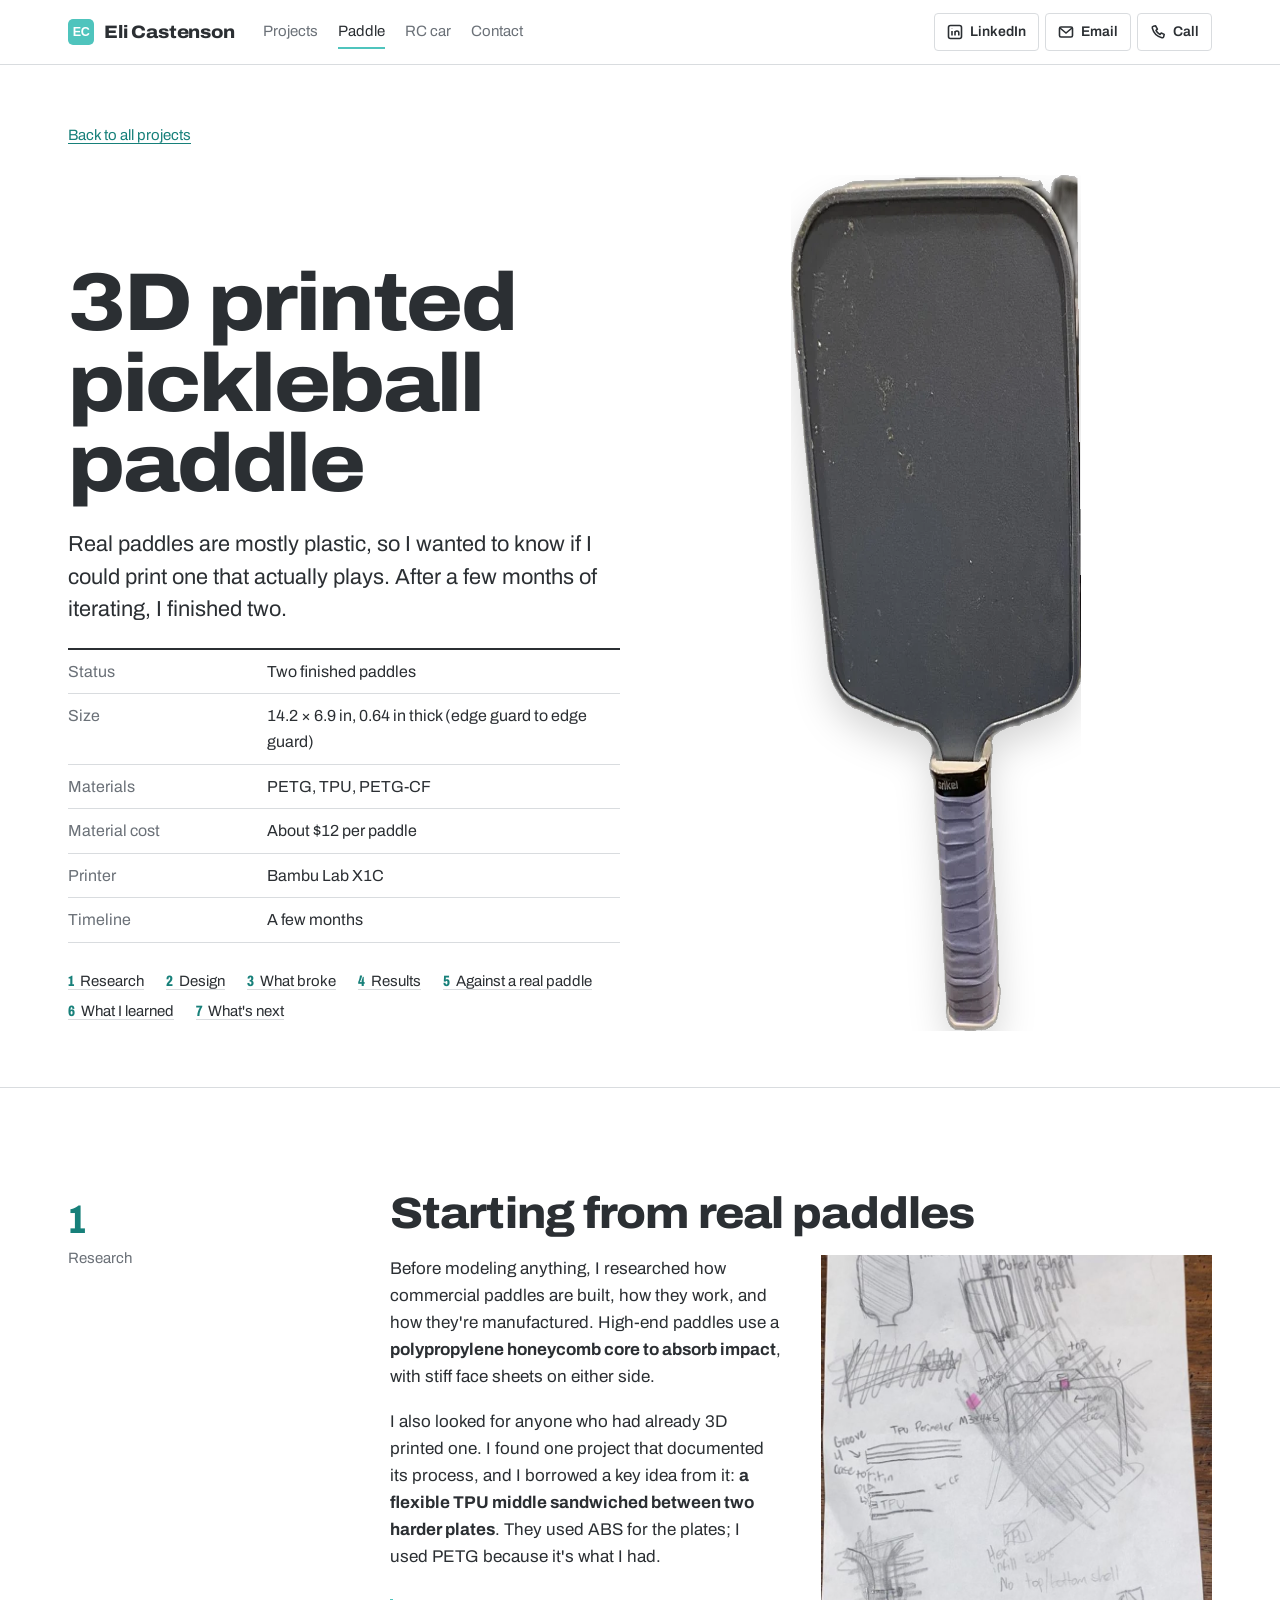
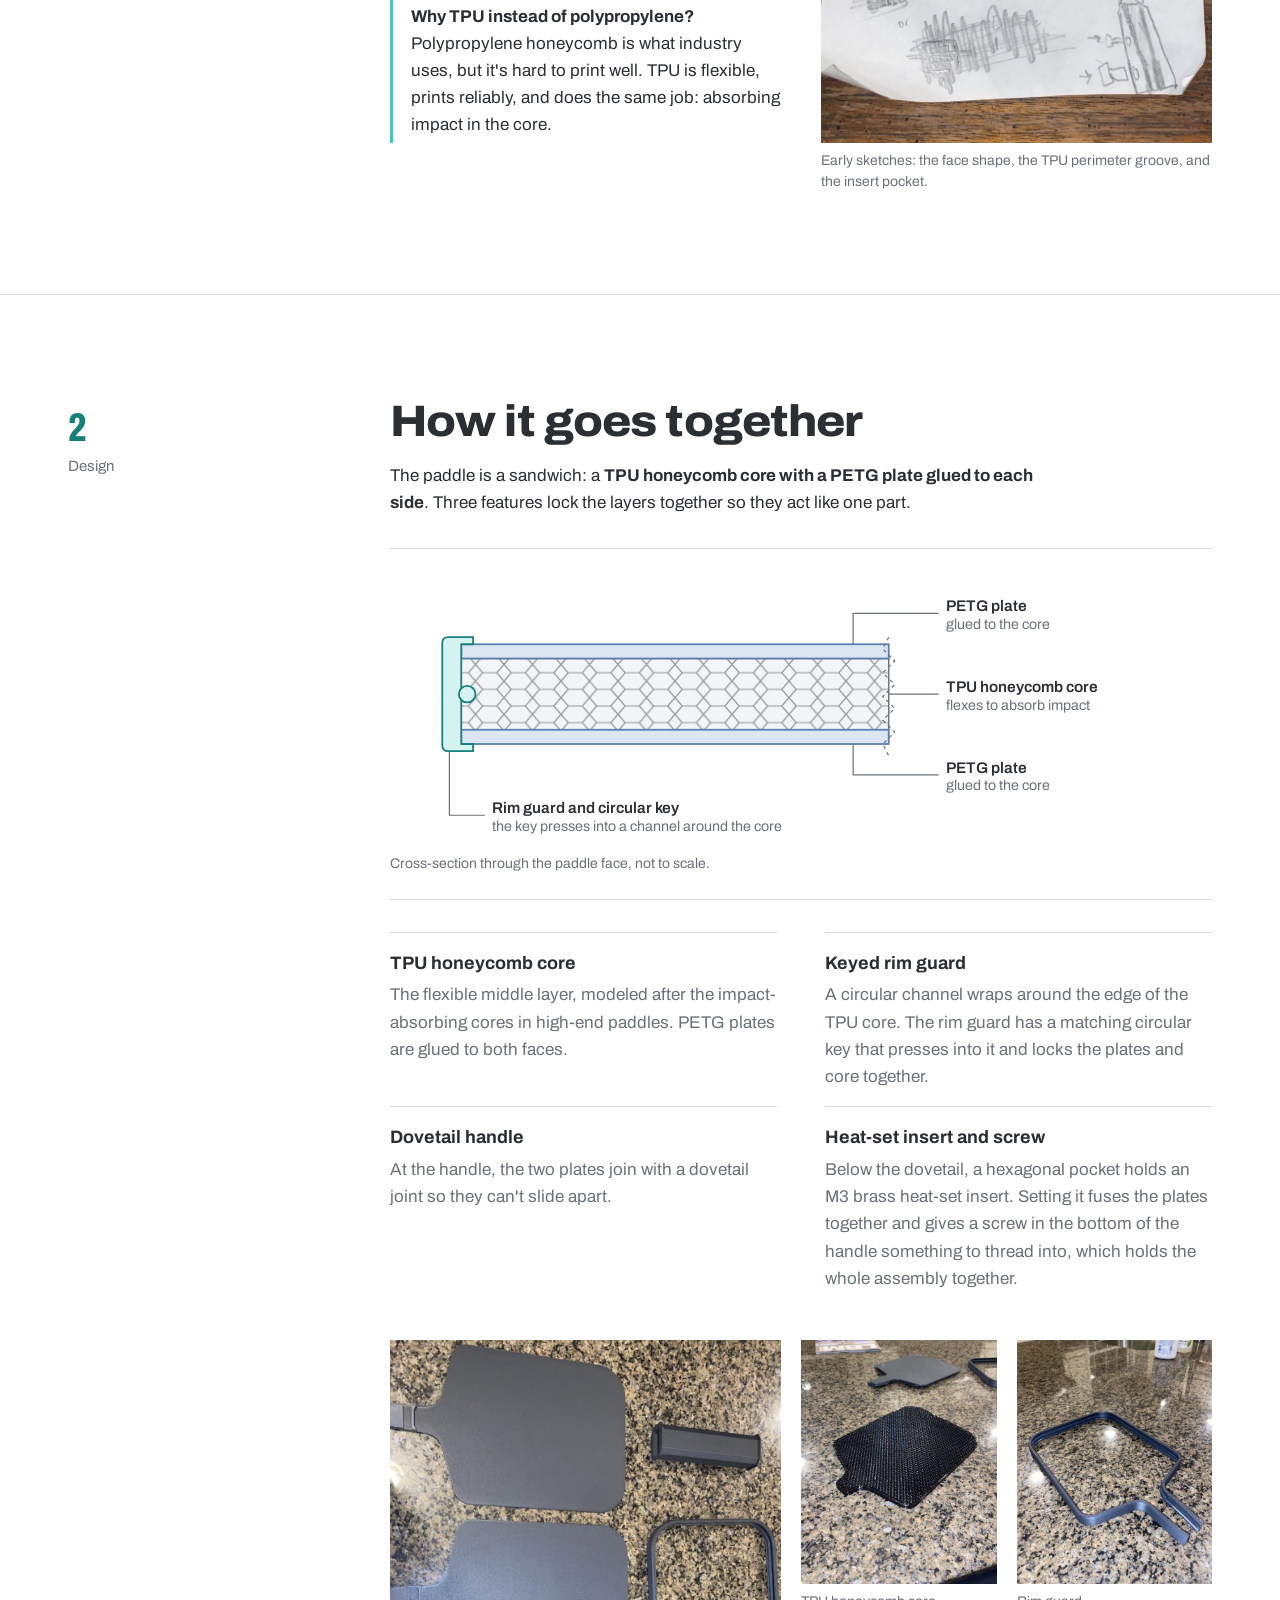
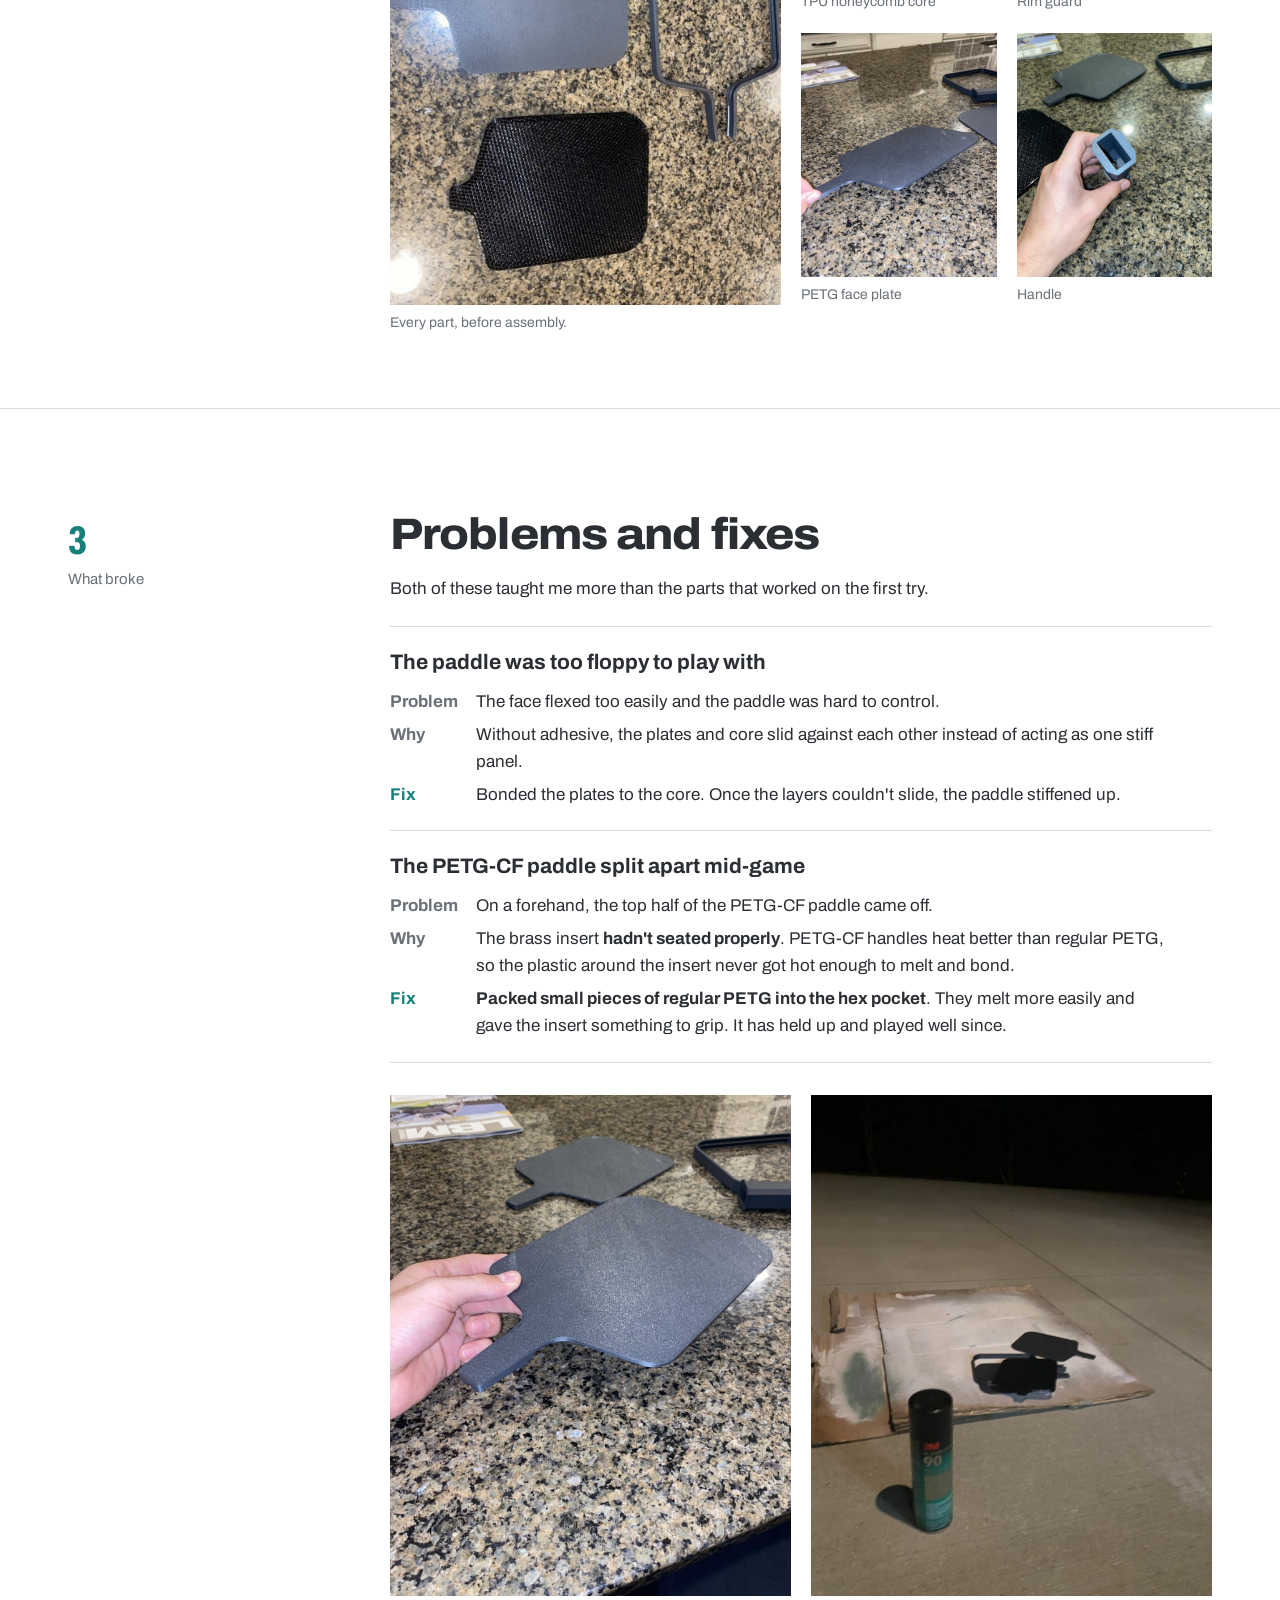
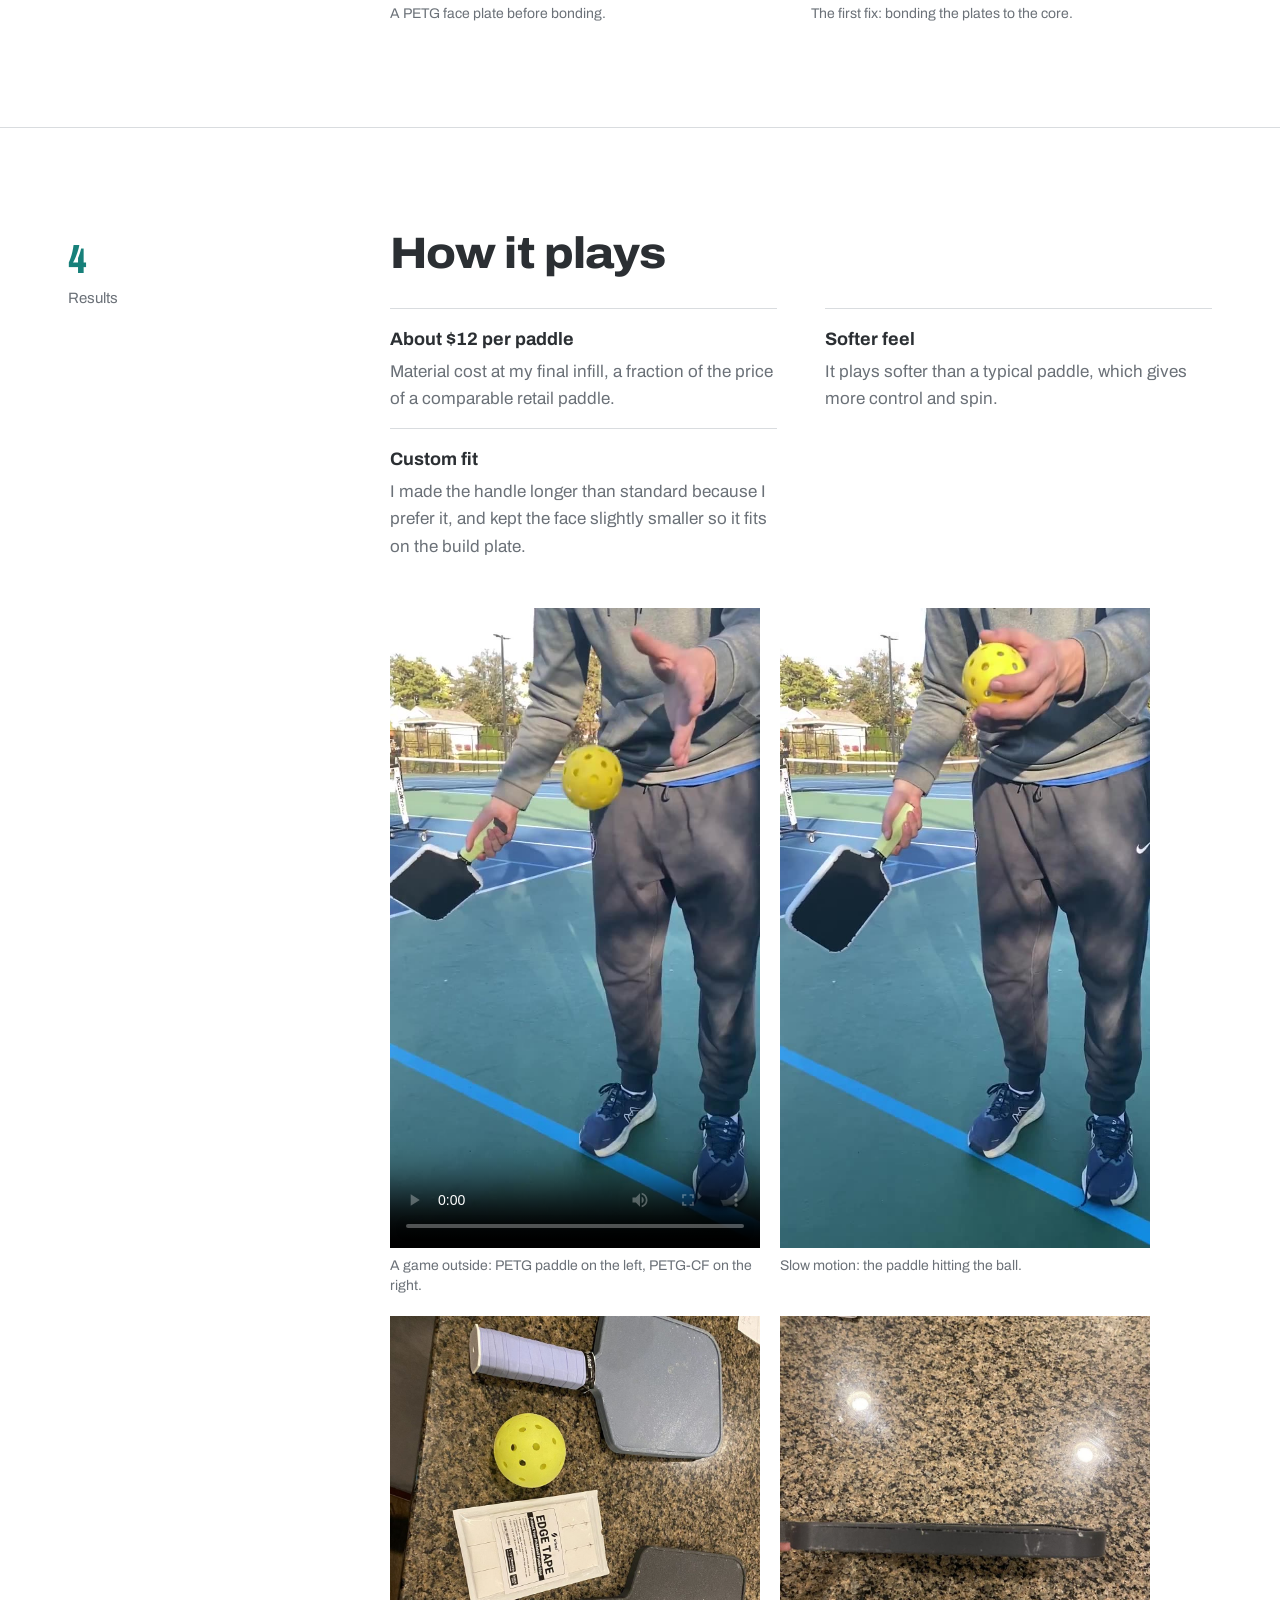
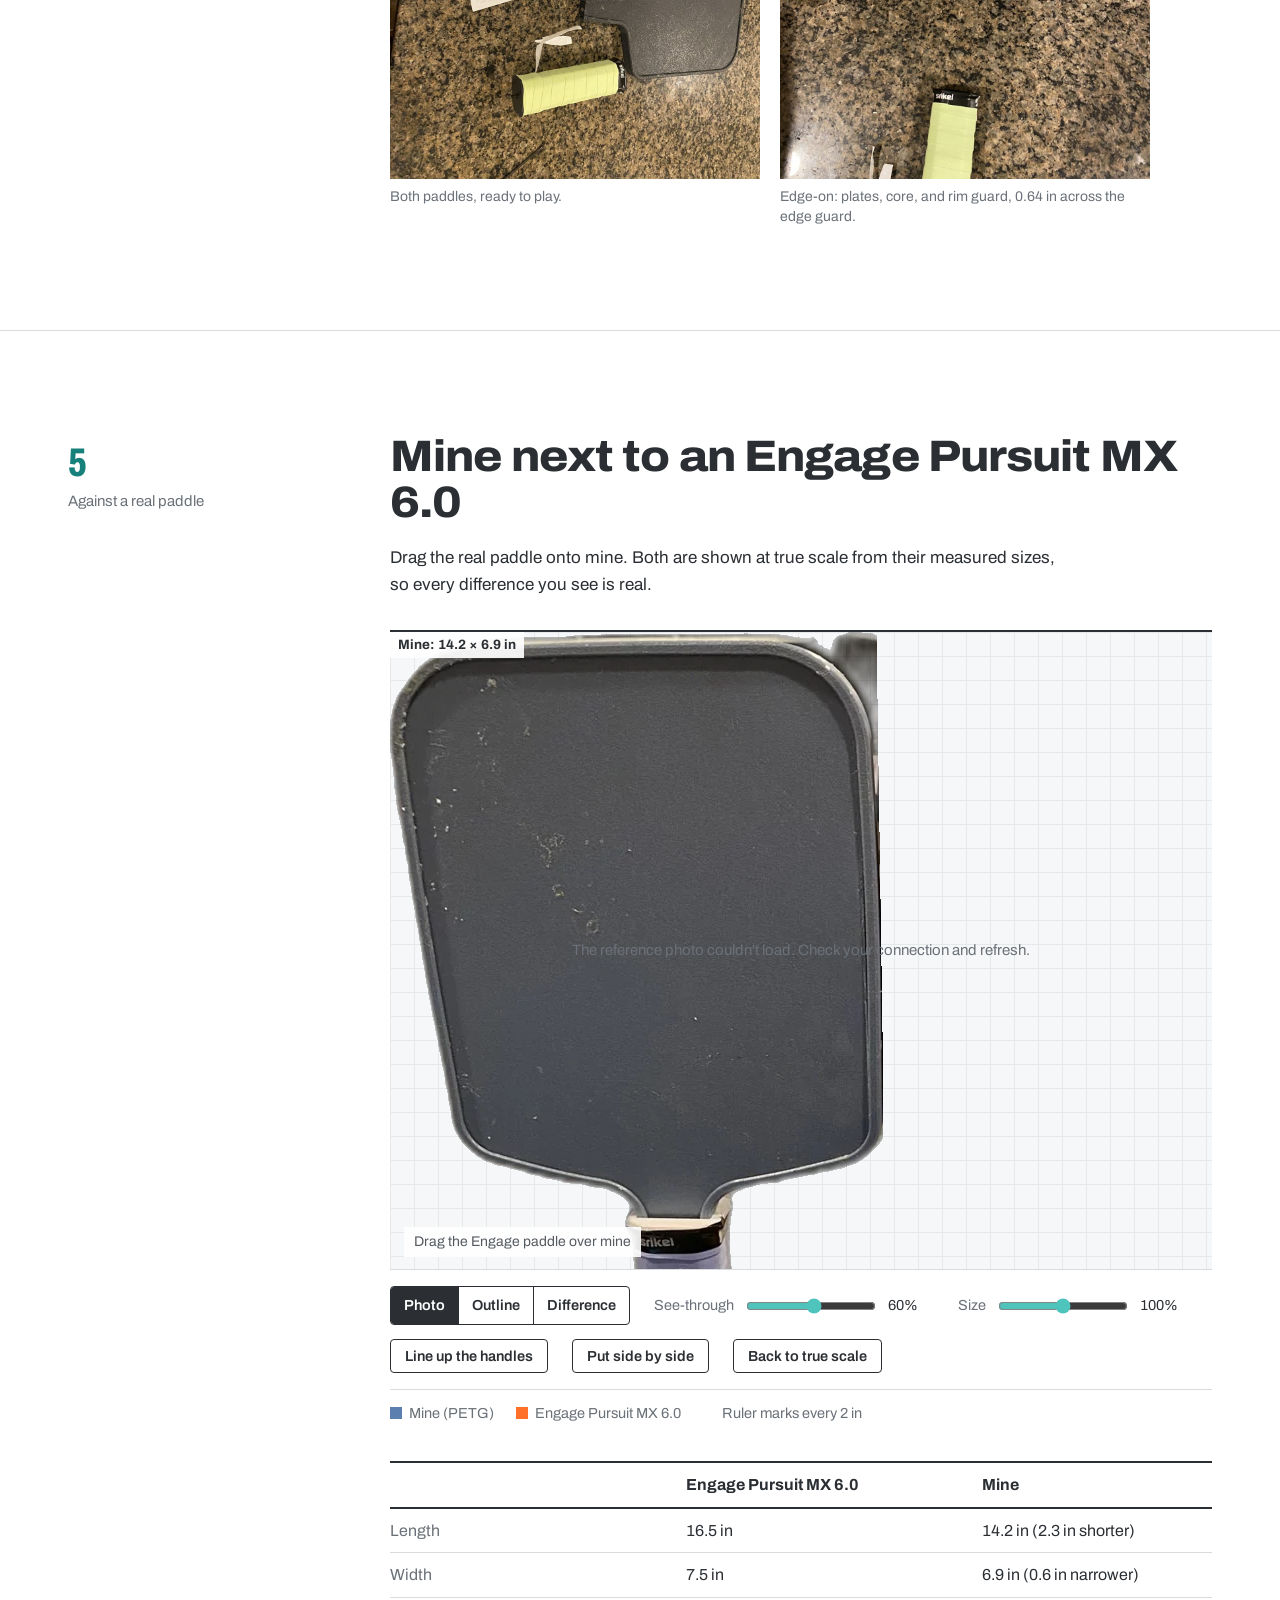
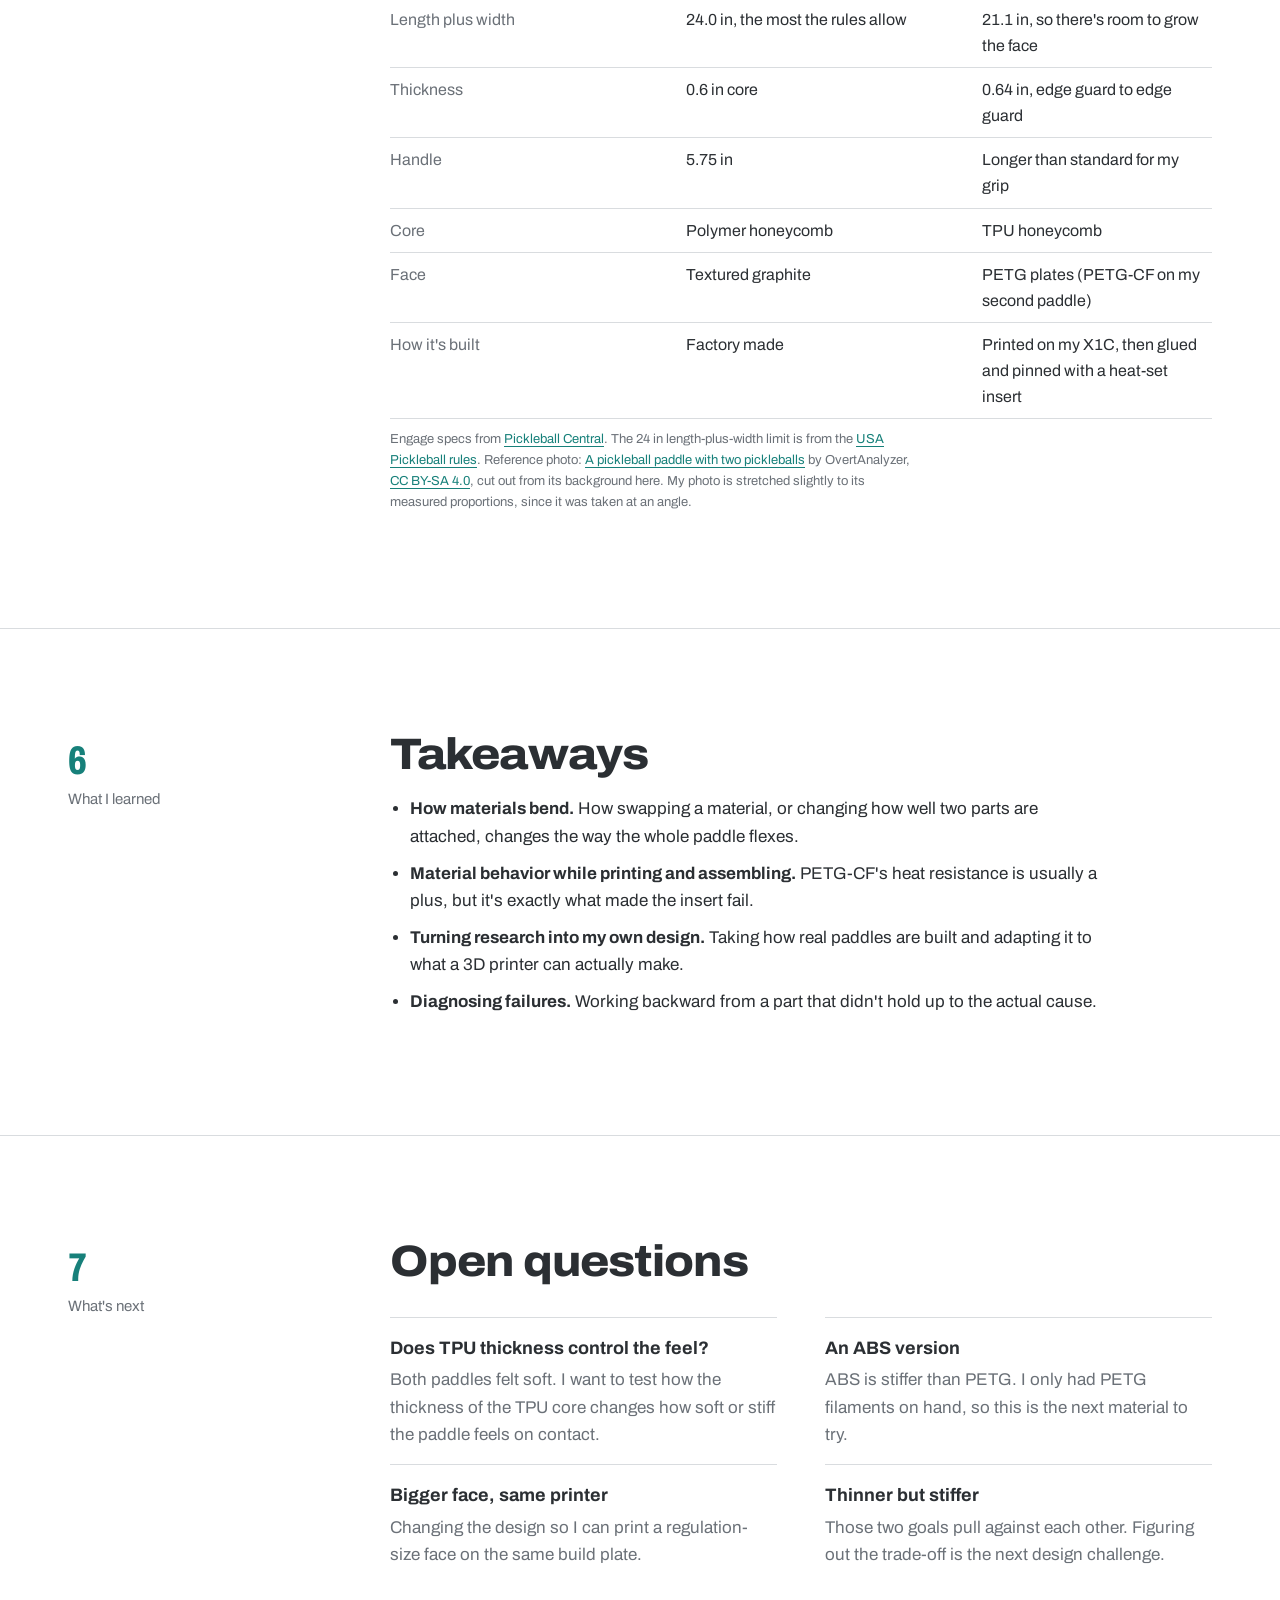
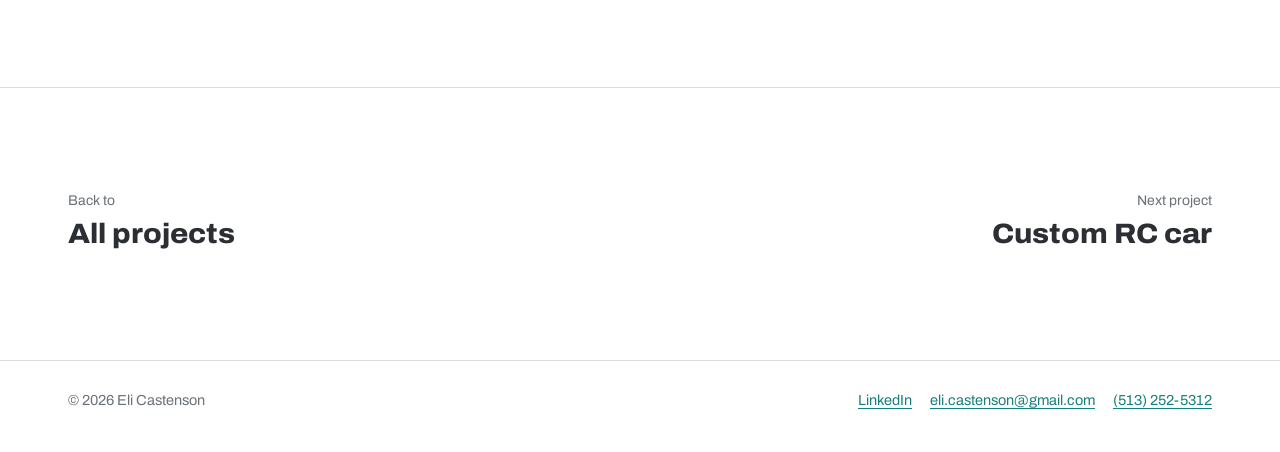
==== paddle.html @ 9dd08154 "Bold key phrases for skimming, link hero paddle to its project" ====
<!doctype html>
<html lang="en">
<head>
  <meta charset="utf-8">
  <meta name="viewport" content="width=device-width, initial-scale=1">
  <title>3D printed pickleball paddle: Eli Castenson</title>
  <meta name="description" content="Design process for a 3D printed pickleball paddle: TPU honeycomb core, PETG plates, keyed rim guard, and a heat-set insert handle, compared against an Engage Pursuit MX 6.0.">
  <meta property="og:title" content="3D printed pickleball paddle: Eli Castenson">
  <meta property="og:description" content="Design process for a 3D printed pickleball paddle: TPU honeycomb core, PETG plates, keyed rim guard, and a heat-set insert handle, compared against an Engage Pursuit MX 6.0.">
  <meta property="og:image" content="images/paddle/hero.jpg">
  <link rel="icon" href="favicon.svg" type="image/svg+xml">
  <link rel="icon" href="favicon-32.png" type="image/png" sizes="32x32">
  <link rel="icon" href="favicon.ico" sizes="any">
  <link rel="apple-touch-icon" href="apple-touch-icon.png">
  <meta name="theme-color" content="#ffffff">
  <link rel="preconnect" href="https://fonts.googleapis.com">
  <link rel="preconnect" href="https://fonts.gstatic.com" crossorigin>
  <link href="https://fonts.googleapis.com/css2?family=Archivo:wdth,wght@62..125,400..800&family=IBM+Plex+Mono:wght@400;500;600&display=swap" rel="stylesheet">
  <link rel="stylesheet" href="style.css">
</head>
<body>

<header class="site-header">
  <div class="wrap">
    <a class="brand" href="index.html"><img src="favicon.svg" alt="">Eli Castenson</a>
    <nav class="nav" aria-label="Main">
      <a href="index.html#projects">Projects</a>
      <a href="paddle.html" aria-current="page">Paddle</a>
      <a href="rc-car.html">RC car</a>
      <a href="index.html#contact">Contact</a>
    </nav>
    <div class="hdr-contact">
      <a href="https://www.linkedin.com/in/eli-castenson-846267266/" target="_blank" rel="noopener"><svg viewBox="0 0 16 16" fill="none" stroke="currentColor" stroke-width="1.6" aria-hidden="true"><rect x="1.5" y="1.5" width="13" height="13" rx="2"/><path d="M5 7v4.5M5 4.6v.1M8 11.5V7m0 2c0-1.3.9-2 2-2s1.8.7 1.8 2v2.5"/></svg><span>LinkedIn</span></a>
      <a href="mailto:eli.castenson@gmail.com"><svg viewBox="0 0 16 16" fill="none" stroke="currentColor" stroke-width="1.6" aria-hidden="true"><rect x="1.5" y="3" width="13" height="10" rx="1.5"/><path d="M2 4l6 5 6-5"/></svg><span>Email</span></a>
      <a href="tel:+15132525312"><svg viewBox="0 0 16 16" fill="none" stroke="currentColor" stroke-width="1.6" aria-hidden="true"><path d="M5.6 1.8 3.4 2.3c-.8.2-1.3 1-1.1 1.8 1.2 4.7 4.9 8.4 9.6 9.6.8.2 1.6-.3 1.8-1.1l.5-2.2-3-1.4-1.2 1.4c-1.8-.8-3.2-2.2-4-4l1.4-1.2z" stroke-linejoin="round"/></svg><span>Call</span></a>
    </div>
  </div>
</header>

<main>

  <section class="p-hero">
    <div class="wrap">
      <a class="back" href="index.html#projects">Back to all projects</a>
      <div class="p-hero-grid">
        <div class="p-hero-text">
          <h1>3D printed pickleball paddle</h1>
          <p class="lede">Real paddles are mostly plastic, so I wanted to know if I could print one that actually plays. After a few months of iterating, I finished two.</p>
          <table class="kv">
            <tr><th>Status</th><td>Two finished paddles</td></tr>
            <tr><th>Size</th><td>14.2 &times; 6.9 in, 0.64 in thick (edge guard to edge guard)</td></tr>
            <tr><th>Materials</th><td>PETG, TPU, PETG-CF</td></tr>
            <tr><th>Material cost</th><td>About $12 per paddle</td></tr>
            <tr><th>Printer</th><td>Bambu Lab X1C</td></tr>
            <tr><th>Timeline</th><td>A few months</td></tr>
          </table>
          <ol class="toc">
            <li><a href="#research"><span>1</span>Research</a></li>
            <li><a href="#design"><span>2</span>Design</a></li>
            <li><a href="#failures"><span>3</span>What broke</a></li>
            <li><a href="#results"><span>4</span>Results</a></li>
            <li><a href="#compare"><span>5</span>Against a real paddle</a></li>
            <li><a href="#learned"><span>6</span>What I learned</a></li>
            <li><a href="#next"><span>7</span>What's next</a></li>
          </ol>
        </div>
        <figure class="p-hero-media cut dimfig">
          <img src="images/compare/mine-petg.webp" alt="My PETG paddle, 14.2 inches long and 6.9 inches wide" width="493" height="856">
          <span class="dim dim-h" style="--a:0%;--b:100%;--at:-22px"><i></i><i></i><b></b><b></b><em>6.9 in</em></span>
          <span class="dim dim-v" style="--a:0%;--b:100%;--at:calc(100% + 26px)"><i></i><i></i><b></b><b></b><em>14.2 in</em></span>
        </figure>
      </div>
    </div>
  </section>

  <section id="research">
    <div class="wrap sec">
      <div class="sec-side"><b>1</b>Research</div>
      <div class="sec-main">
        <h2>Starting from real paddles</h2>
        <div class="split">
          <div>
            <p>Before modeling anything, I researched how commercial paddles are built, how they work, and how they're manufactured. High-end paddles use a <strong>polypropylene honeycomb core to absorb impact</strong>, with stiff face sheets on either side.</p>
            <p>I also looked for anyone who had already 3D printed one. I found one project that documented its process, and I borrowed a key idea from it: <strong>a flexible TPU middle sandwiched between two harder plates</strong>. They used ABS for the plates; I used PETG because it's what I had.</p>
            <div class="aside-note"><p><strong>Why TPU instead of polypropylene?</strong> Polypropylene honeycomb is what industry uses, but it's hard to print well. TPU is flexible, prints reliably, and does the same job: absorbing impact in the core.</p></div>
          </div>
          <figure>
            <img src="images/paddle/sketches.jpg" alt="Pencil sketches of the paddle face, the TPU core and its perimeter groove, and the hex insert pocket" style="aspect-ratio:4/5;object-fit:cover;width:100%">
            <figcaption>Early sketches: the face shape, the TPU perimeter groove, and the insert pocket.</figcaption>
          </figure>
        </div>
      </div>
    </div>
  </section>

  <section id="design">
    <div class="wrap sec">
      <div class="sec-side"><b>2</b>Design</div>
      <div class="sec-main">
        <h2>How it goes together</h2>
        <p>The paddle is a sandwich: a <strong>TPU honeycomb core with a PETG plate glued to each side</strong>. Three features lock the layers together so they act like one part.</p>
        <div class="diagram">
          <svg viewBox="0 0 640 230" role="img" aria-label="Cross-section of the paddle: PETG plate, TPU honeycomb core, PETG plate, with a rim guard whose circular key presses into a channel in the core">
            <defs><pattern id="hex" width="24" height="14" patternUnits="userSpaceOnUse"><path class="d-hex" d="M0,7 L6,0 H18 L24,7 L18,14 H6 Z"/></pattern></defs>
            <rect class="d-core" x="60" y="72" width="360" height="60"/>
            <rect x="60" y="72" width="360" height="60" fill="url(#hex)"/>
            <rect class="d-plate" x="60" y="60" width="360" height="12"/>
            <rect class="d-plate" x="60" y="132" width="360" height="12"/>
            <path class="d-line" d="M420,54 l-5,10 l10,10 l-10,10 l10,10 l-10,10 l10,10 l-10,10 l10,10 l-10,10 l5,10" stroke-dasharray="3 3"/>
            <path class="d-rim" d="M70,54 H49 Q44,54 44,59 V145 Q44,150 49,150 H70 V144 H60 V60 H70 Z"/>
            <circle class="d-rim" cx="65" cy="102" r="7"/>
            <polyline class="d-line" points="390,60 390,34 462,34"/><text class="d-label" x="468" y="32">PETG plate</text><text class="d-sub" x="468" y="47">glued to the core</text>
            <polyline class="d-line" points="420,102 462,102"/><text class="d-label" x="468" y="100">TPU honeycomb core</text><text class="d-sub" x="468" y="115">flexes to absorb impact</text>
            <polyline class="d-line" points="390,144 390,170 462,170"/><text class="d-label" x="468" y="168">PETG plate</text><text class="d-sub" x="468" y="183">glued to the core</text>
            <polyline class="d-line" points="50,150 50,204 80,204"/><text class="d-label" x="86" y="202">Rim guard and circular key</text><text class="d-sub" x="86" y="217">the key presses into a channel around the core</text>
          </svg>
          <figcaption>Cross-section through the paddle face, not to scale.</figcaption>
        </div>
        <dl class="defs">
          <div><dt>TPU honeycomb core</dt><dd>The flexible middle layer, modeled after the impact-absorbing cores in high-end paddles. PETG plates are glued to both faces.</dd></div>
          <div><dt>Keyed rim guard</dt><dd>A circular channel wraps around the edge of the TPU core. The rim guard has a matching circular key that presses into it and locks the plates and core together.</dd></div>
          <div><dt>Dovetail handle</dt><dd>At the handle, the two plates join with a dovetail joint so they can't slide apart.</dd></div>
          <div><dt>Heat-set insert and screw</dt><dd>Below the dovetail, a hexagonal pocket holds an M3 brass heat-set insert. Setting it fuses the plates together and gives a screw in the bottom of the handle something to thread into, which holds the whole assembly together.</dd></div>
        </dl>
        <div class="shots lead-wide">
          <figure class="tall"><img src="images/paddle/parts.jpg" alt="Every printed paddle part laid out before assembly: two plates, the TPU core, the rim guard, and the handle"><figcaption>Every part, before assembly.</figcaption></figure>
          <figure><img src="images/paddle/core.jpg" alt="The printed black TPU honeycomb core"><figcaption>TPU honeycomb core</figcaption></figure>
          <figure><img src="images/paddle/rim.jpg" alt="The printed rim guard that keys into the core"><figcaption>Rim guard</figcaption></figure>
          <figure><img src="images/paddle/plate-flat.jpg" alt="A printed gray PETG face plate on the counter"><figcaption>PETG face plate</figcaption></figure>
          <figure><img src="images/paddle/handle.jpg" alt="A printed handle piece held in hand"><figcaption>Handle</figcaption></figure>
        </div>
      </div>
    </div>
  </section>

  <section id="failures">
    <div class="wrap sec">
      <div class="sec-side"><b>3</b>What broke</div>
      <div class="sec-main">
        <h2>Problems and fixes</h2>
        <p>Both of these taught me more than the parts that worked on the first try.</p>
        <div style="margin-top:24px">
          <article class="fail">
            <h3>The paddle was too floppy to play with</h3>
            <dl>
              <dt>Problem</dt><dd>The face flexed too easily and the paddle was hard to control.</dd>
              <dt>Why</dt><dd>Without adhesive, the plates and core slid against each other instead of acting as one stiff panel.</dd>
              <dt class="f">Fix</dt><dd>Bonded the plates to the core. Once the layers couldn't slide, the paddle stiffened up.</dd>
            </dl>
          </article>
          <article class="fail">
            <h3>The PETG-CF paddle split apart mid-game</h3>
            <dl>
              <dt>Problem</dt><dd>On a forehand, the top half of the PETG-CF paddle came off.</dd>
              <dt>Why</dt><dd>The brass insert <strong>hadn't seated properly</strong>. PETG-CF handles heat better than regular PETG, so the plastic around the insert never got hot enough to melt and bond.</dd>
              <dt class="f">Fix</dt><dd><strong>Packed small pieces of regular PETG into the hex pocket</strong>. They melt more easily and gave the insert something to grip. It has held up and played well since.</dd>
            </dl>
          </article>
        </div>
        <div class="shots c2">
          <figure><img src="images/paddle/plate.jpg" alt="A printed PETG face plate held in hand"><figcaption>A PETG face plate before bonding.</figcaption></figure>
          <figure><img src="images/paddle/glue.jpg" alt="Spraying adhesive onto the paddle plates on a cardboard sheet"><figcaption>The first fix: bonding the plates to the core.</figcaption></figure>
        </div>
      </div>
    </div>
  </section>

  <section id="results">
    <div class="wrap sec">
      <div class="sec-side"><b>4</b>Results</div>
      <div class="sec-main">
        <h2>How it plays</h2>
        <dl class="defs">
          <div><dt>About $12 per paddle</dt><dd>Material cost at my final infill, a fraction of the price of a comparable retail paddle.</dd></div>
          <div><dt>Softer feel</dt><dd>It plays softer than a typical paddle, which gives more control and spin.</dd></div>
          <div><dt>Custom fit</dt><dd>I made the handle longer than standard because I prefer it, and kept the face slightly smaller so it fits on the build plate.</dd></div>
        </dl>
        <div class="shots c2 vids">
          <figure class="vid portrait"><video src="videos/pickle-game.mp4" poster="videos/pickle-game-poster.jpg" controls playsinline preload="metadata" aria-label="Video of a pickleball game outside using both paddles"></video><figcaption>A game outside: PETG paddle on the left, PETG-CF on the right.</figcaption></figure>
          <figure class="vid portrait"><video src="videos/pickle-slowmo.mp4" poster="videos/pickle-slowmo-poster.jpg" autoplay muted loop playsinline preload="metadata" aria-label="Slow-motion video of the paddle hitting a ball"></video><figcaption>Slow motion: the paddle hitting the ball.</figcaption></figure>
          <figure><img src="images/paddle/finished.jpg" alt="Both finished paddles next to a pickleball"><figcaption>Both paddles, ready to play.</figcaption></figure>
          <figure><img src="images/paddle/profile.jpg" alt="A finished paddle seen edge-on, showing its thickness"><figcaption>Edge-on: plates, core, and rim guard, 0.64 in across the edge guard.</figcaption></figure>
        </div>
      </div>
    </div>
  </section>

  <section id="compare">
    <div class="wrap sec">
      <div class="sec-side"><b>5</b>Against a real paddle</div>
      <div class="sec-main">
        <h2>Mine next to an Engage Pursuit MX 6.0</h2>
        <p>Drag the real paddle onto mine. Both are shown at true scale from their measured sizes, so every difference you see is real.</p>

        <div class="cmp" data-config='{"scale": "true", "mine": {"size": [6.9, 14.2], "target": [0.62, 1.0]}, "ref": {"src": "https://upload.wikimedia.org/wikipedia/commons/thumb/7/71/A_pickleball_paddle_with_two_pickleballs.jpg/1280px-A_pickleball_paddle_with_two_pickleballs.jpg", "cut": "dark", "seed": [0.5, 0.3], "box": [223, 38, 1061, 1945], "size": [7.5, 16.5], "anchor": [642, 1945]}}' data-view="photo">
          <div class="cmp-stage">
            <div class="cmp-ruler" aria-hidden="true"></div>
            <img class="cmp-base" src="images/compare/mine-petg.webp" alt="My PETG paddle at true scale">
            <span class="cmp-label mine">Mine: 14.2 &times; 6.9 in</span>
            <div class="cmp-ov" tabindex="0" role="group" aria-label="Engage Pursuit MX 6.0 overlay. Drag it, or use the arrow keys, to move it over my paddle.">
              <canvas class="cmp-photo"></canvas><canvas class="cmp-outline"></canvas>
              <span class="cmp-label" style="left:18%;top:-1%">Engage: 16.5 &times; 7.5 in</span>
            </div>
            <div class="cmp-hint">Drag the Engage paddle over mine</div>
            <div class="cmp-loading">Loading the reference photo</div>
          </div>
          <div class="cmp-controls">
            <div class="seg" role="group" aria-label="How to show the real paddle">
              <button type="button" data-mode="photo" aria-pressed="true">Photo</button>
              <button type="button" data-mode="outline" aria-pressed="false">Outline</button>
              <button type="button" data-mode="difference" aria-pressed="false">Difference</button>
            </div>
            <label class="range">See-through <input type="range" min="15" max="100" value="60" data-ctl="opacity"><output data-out="opacity">60%</output></label>
            <label class="range">Size <input type="range" min="50" max="150" value="100" data-ctl="size"><output data-out="size">100%</output></label>
            <button type="button" class="btn" data-act="lineup">Line up the handles</button>
            <button type="button" class="btn" data-act="apart">Put side by side</button>
            <button type="button" class="btn" data-act="truescale">Back to true scale</button>
            <span class="cmp-true" hidden>Not at true scale right now</span>
          </div>
          <div class="cmp-legend"><span class="k-mine">Mine (PETG)</span><span class="k-ref">Engage Pursuit MX 6.0</span><span>Ruler marks every 2 in</span></div>
        </div>

        <table class="kv wide" style="margin-top:36px">
          <thead><tr><th></th><th>Engage Pursuit MX 6.0</th><th>Mine</th></tr></thead>
          <tr><th>Length</th><td>16.5 in</td><td>14.2 in (2.3 in shorter)</td></tr>
          <tr><th>Width</th><td>7.5 in</td><td>6.9 in (0.6 in narrower)</td></tr>
          <tr><th>Length plus width</th><td>24.0 in, the most the rules allow</td><td>21.1 in, so there's room to grow the face</td></tr>
          <tr><th>Thickness</th><td>0.6 in core</td><td>0.64 in, edge guard to edge guard</td></tr>
          <tr><th>Handle</th><td>5.75 in</td><td>Longer than standard for my grip</td></tr>
          <tr><th>Core</th><td>Polymer honeycomb</td><td>TPU honeycomb</td></tr>
          <tr><th>Face</th><td>Textured graphite</td><td>PETG plates (PETG-CF on my second paddle)</td></tr>
          <tr><th>How it's built</th><td>Factory made</td><td>Printed on my X1C, then glued and pinned with a heat-set insert</td></tr>
        </table>
        <p class="cmp-credit">Engage specs from <a href="https://pickleballcentral.com/pursuit-mx-6-0-graphite-pickleball-paddle" target="_blank" rel="noopener">Pickleball Central</a>. The 24 in length-plus-width limit is from the <a href="https://playpickleball.com/2025-usa-pickleball-rules-section-2-court-and-equipment" target="_blank" rel="noopener">USA Pickleball rules</a>. Reference photo: <a href="https://commons.wikimedia.org/wiki/File:A_pickleball_paddle_with_two_pickleballs.jpg" target="_blank" rel="noopener">A pickleball paddle with two pickleballs</a> by OvertAnalyzer, <a href="https://creativecommons.org/licenses/by-sa/4.0/" target="_blank" rel="noopener">CC BY-SA 4.0</a>, cut out from its background here. My photo is stretched slightly to its measured proportions, since it was taken at an angle.</p>
      </div>
    </div>
  </section>

  <section id="learned">
    <div class="wrap sec">
      <div class="sec-side"><b>6</b>What I learned</div>
      <div class="sec-main prose">
        <h2>Takeaways</h2>
        <ul>
          <li><strong>How materials bend.</strong> How swapping a material, or changing how well two parts are attached, changes the way the whole paddle flexes.</li>
          <li><strong>Material behavior while printing and assembling.</strong> PETG-CF's heat resistance is usually a plus, but it's exactly what made the insert fail.</li>
          <li><strong>Turning research into my own design.</strong> Taking how real paddles are built and adapting it to what a 3D printer can actually make.</li>
          <li><strong>Diagnosing failures.</strong> Working backward from a part that didn't hold up to the actual cause.</li>
        </ul>
      </div>
    </div>
  </section>

  <section id="next">
    <div class="wrap sec">
      <div class="sec-side"><b>7</b>What's next</div>
      <div class="sec-main">
        <h2>Open questions</h2>
        <dl class="defs">
          <div><dt>Does TPU thickness control the feel?</dt><dd>Both paddles felt soft. I want to test how the thickness of the TPU core changes how soft or stiff the paddle feels on contact.</dd></div>
          <div><dt>An ABS version</dt><dd>ABS is stiffer than PETG. I only had PETG filaments on hand, so this is the next material to try.</dd></div>
          <div><dt>Bigger face, same printer</dt><dd>Changing the design so I can print a regulation-size face on the same build plate.</dd></div>
          <div><dt>Thinner but stiffer</dt><dd>Those two goals pull against each other. Figuring out the trade-off is the next design challenge.</dd></div>
        </dl>
      </div>
    </div>
  </section>

  <section>
    <div class="wrap next-nav">
      <a href="index.html#projects"><small>Back to</small>All projects</a>
      <a href="rc-car.html" style="text-align:right"><small>Next project</small>Custom RC car</a>
    </div>
  </section>

</main>

<footer class="site-footer">
  <div class="wrap">
    <span>&copy; <span id="year">2026</span> Eli Castenson</span>
    <span class="links">
      <a href="https://www.linkedin.com/in/eli-castenson-846267266/" target="_blank" rel="noopener">LinkedIn</a>
      <a href="mailto:eli.castenson@gmail.com">eli.castenson@gmail.com</a>
      <a href="tel:+15132525312">(513) 252-5312</a>
    </span>

  </div>
</footer>

<script src="script.js" defer></script>
<script src="compare.js" defer></script>
</body>
</html>
---- style.css ----
/* ==========================================================
   Eli Castenson: photos + measurements
   White paper, graphite ink, one teal accent (the tab icon color).
   One type family, Archivo; its width axis does the expressive work:
   wide + heavy for headlines, condensed for dimension labels.
   ========================================================== */
:root {
  --paper: #ffffff;
  --paper-2: #f3f4f5;        /* photo mats, stage backgrounds */
  --ink: #2b2f33;            /* graphite: TPU / PETG-CF filament */
  --ink-2: #6b7178;          /* secondary text */
  --rule: #d9dcdf;           /* hairlines */
  --teal: #4fc4bd;           /* accent: dimension lines, focus */
  --teal-ink: #17807a;       /* teal dark enough for text on white */
  --screen: #171b1f;         /* printer touchscreen */
  --hot: #ff8a4c;            /* hot nozzle, only inside printer UI */
  --max: 1240px;
  --gutter: clamp(16px, 4vw, 48px);
  --font: "Archivo", "Helvetica Neue", Arial, sans-serif;
  --mono: "IBM Plex Mono", ui-monospace, Menlo, monospace;
}
@media (prefers-color-scheme: dark) {
  :root:not([data-theme="light"]) {
    --paper: #16191c;
    --paper-2: #1f2327;
    --ink: #e7e9eb;
    --ink-2: #a2a9b0;
    --rule: #33383d;
    --teal-ink: #6fd6cf;
  }
}
:root[data-theme="dark"] {
  --paper: #16191c; --paper-2: #1f2327; --ink: #e7e9eb; --ink-2: #a2a9b0; --rule: #33383d; --teal-ink: #6fd6cf;
}

* { box-sizing: border-box; }
html { scroll-behavior: smooth; -webkit-text-size-adjust: 100%; }
body {
  margin: 0; background: var(--paper); color: var(--ink);
  font: 400 17px/1.6 var(--font); font-variation-settings: "wdth" 100;
  -webkit-font-smoothing: antialiased;
}
img, video { max-width: 100%; display: block; }
a { color: var(--teal-ink); text-decoration-thickness: 1px; text-underline-offset: 3px; }
a:hover { color: var(--ink); }
:focus-visible { outline: 2px solid var(--teal); outline-offset: 3px; }
::selection { background: var(--teal); color: #fff; }

.wrap { max-width: var(--max); margin: 0 auto; padding: 0 var(--gutter); }

/* ---------- type ---------- */
h1, h2, h3, h4 { margin: 0; font-weight: 800; letter-spacing: -0.015em; }
h1 { font-size: clamp(40px, 6.4vw, 84px); line-height: 0.98; font-variation-settings: "wdth" 112; letter-spacing: -0.03em; }
h2 { font-size: clamp(28px, 3.6vw, 44px); line-height: 1.05; font-variation-settings: "wdth" 108; letter-spacing: -0.02em; }
h3 { font-size: 20px; line-height: 1.25; font-weight: 700; font-variation-settings: "wdth" 100; letter-spacing: 0; }
p { margin: 0 0 1em; }
.lede { font-size: clamp(19px, 1.7vw, 22px); line-height: 1.5; max-width: 34em; color: var(--ink); }
.muted { color: var(--ink-2); }
.num { font-variant-numeric: tabular-nums; }
.todo { background: #fff3c4; color: #5a4a00; padding: 0 4px; border-radius: 2px; box-shadow: inset 0 -2px 0 #e0b400; }

/* ---------- header ---------- */
.site-header { border-bottom: 1px solid var(--rule); background: var(--paper); position: sticky; top: 0; z-index: 20; }
.site-header .wrap { display: flex; align-items: center; gap: 10px 28px; min-height: 64px; flex-wrap: wrap; padding-top: 8px; padding-bottom: 8px; }
.brand { display: flex; align-items: center; gap: 10px; color: var(--ink); text-decoration: none; font-weight: 800; font-size: 18px; font-variation-settings: "wdth" 110; letter-spacing: -0.01em; }
.brand img { width: 26px; height: 26px; border-radius: 5px; }
.nav { display: flex; gap: 4px 20px; flex-wrap: wrap; margin-right: auto; }
.nav a { color: var(--ink-2); text-decoration: none; font-size: 15px; padding: 4px 0; border-bottom: 2px solid transparent; }
.nav a:hover, .nav a[aria-current="page"] { color: var(--ink); border-bottom-color: var(--teal); }
.hdr-contact { display: flex; gap: 6px; }
.hdr-contact a {
  display: inline-flex; align-items: center; gap: 7px; color: var(--ink); text-decoration: none;
  font-size: 14px; font-weight: 600; padding: 7px 12px; border: 1px solid var(--rule); border-radius: 4px;
}
.hdr-contact a:hover { border-color: var(--ink); }
.hdr-contact svg { width: 16px; height: 16px; flex: none; }
@media (max-width: 860px) {
  .nav { order: 3; width: 100%; margin-right: 0; }
  .brand { margin-right: auto; }
}
@media (max-width: 520px) {
  .hdr-contact a span { position: absolute; width: 1px; height: 1px; overflow: hidden; clip: rect(0 0 0 0); }
  .hdr-contact a { padding: 8px 10px; }
}

/* ---------- sections ---------- */
section { padding: clamp(56px, 8vw, 104px) 0; }
section + section { border-top: 1px solid var(--rule); }
.sec { display: grid; grid-template-columns: minmax(0, 3fr) minmax(0, 9fr); gap: 24px 48px; }
.sec-side { font-size: 15px; color: var(--ink-2); padding-top: 10px; }
.sec-side b { display: block; color: var(--teal-ink); font-weight: 800; font-size: 40px; line-height: 1; font-variation-settings: "wdth" 70; margin-bottom: 6px; font-variant-numeric: tabular-nums; }
.sec-main > h2 { margin-bottom: 18px; max-width: 18em; }
.sec-main > .lede, .sec-main > p { max-width: 40em; }
@media (max-width: 860px) {
  .sec { grid-template-columns: 1fr; gap: 8px; }
  .sec-side { display: flex; align-items: baseline; gap: 10px; padding-top: 0; }
  .sec-side b { font-size: 28px; margin: 0; }
}

/* ---------- buttons ---------- */
.actions { display: flex; flex-wrap: wrap; gap: 10px; margin-top: 28px; }
.btn {
  display: inline-flex; align-items: center; gap: 8px; text-decoration: none;
  font: 600 16px var(--font); padding: 12px 18px; border-radius: 4px;
  border: 1.5px solid var(--ink); color: var(--ink); background: transparent; cursor: pointer;
}
.btn.solid { background: var(--ink); color: var(--paper); }
.btn:hover { background: var(--teal); border-color: var(--teal); color: #08302d; }

/* ==========================================================
   Dimension lines + leader callouts (the signature element)
   ========================================================== */
.dimfig { position: relative; margin: 0; }
.dim { position: absolute; color: var(--teal-ink); font: 600 14px/1 var(--font); font-variation-settings: "wdth" 72; font-variant-numeric: tabular-nums; pointer-events: none; }
.dim::before { content: ""; position: absolute; background: var(--teal); }
.dim i { position: absolute; background: var(--teal); }              /* extension lines */
.dim em { position: absolute; font-style: normal; background: var(--paper); padding: 2px 5px; white-space: nowrap; }
/* horizontal: spans --a to --b across, sits at --at from the top */
.dim-h { left: var(--a); width: calc(var(--b) - var(--a)); top: var(--at); height: 1px; }
.dim-h::before { inset: 0; height: 1px; }
.dim-h i { top: -7px; width: 1px; height: 15px; }
.dim-h i:first-of-type { left: 0; } .dim-h i:last-of-type { right: 0; }
.dim-h em { left: 50%; top: 0; transform: translate(-50%, -50%); }
.dim-h::after, .dim-v::after { content: ""; }
/* vertical: spans --a to --b down, sits at --at from the left */
.dim-v { top: var(--a); height: calc(var(--b) - var(--a)); left: var(--at); width: 1px; }
.dim-v::before { inset: 0; width: 1px; }
.dim-v i { left: -7px; height: 1px; width: 15px; }
.dim-v i:first-of-type { top: 0; } .dim-v i:last-of-type { bottom: 0; }
.dim-v em { top: 50%; left: 0; transform: translate(-50%, -50%) rotate(-90deg); }
/* arrowheads */
.dim b { position: absolute; width: 0; height: 0; border: 4px solid transparent; }
.dim-h b:first-of-type { left: 0; top: -4px; border-right: 8px solid var(--teal); border-left: 0; }
.dim-h b:last-of-type { right: 0; top: -4px; border-left: 8px solid var(--teal); border-right: 0; }
.dim-v b:first-of-type { top: 0; left: -4px; border-bottom: 8px solid var(--teal); border-top: 0; }
.dim-v b:last-of-type { bottom: 0; left: -4px; border-top: 8px solid var(--teal); border-bottom: 0; }

/* leader callouts: a dot on the part, a line out to the label */
.lead { position: absolute; left: var(--x); top: var(--y); pointer-events: none; }
.lead::before { content: ""; position: absolute; left: -5px; top: -5px; width: 10px; height: 10px; border-radius: 50%; background: var(--teal); box-shadow: 0 0 0 3px rgba(255,255,255,.85); }
.lead span {
  position: absolute; top: -12px; left: 18px; white-space: nowrap; padding: 3px 8px; background: rgba(255,255,255,.94);
  color: #1d2124; font: 600 13.5px/1.3 var(--font); font-variation-settings: "wdth" 80; border-left: 2px solid var(--teal);
}
.lead.l span { left: auto; right: 18px; border-left: 0; border-right: 2px solid var(--teal); }

/* ==========================================================
   Home
   ========================================================== */
.hero { padding: clamp(40px, 6vw, 72px) 0 0; overflow: hidden; }
.hero-grid { display: grid; grid-template-columns: minmax(0, 7fr) minmax(0, 5fr); gap: 32px; align-items: end; }
.hero h1 { max-width: 9.5em; }
.hero .lede { margin-top: 28px; }
.hero-who { margin-top: 18px; color: var(--ink-2); font-size: 16px; max-width: 30em; }
.hero-text { padding-bottom: clamp(40px, 6vw, 80px); }
.hero-shot { position: relative; justify-self: center; width: min(100%, 300px); margin: 24px 56px 56px 0; }
.hero-shot img { width: 100%; aspect-ratio: 6.9 / 14.2; object-fit: fill; filter: drop-shadow(0 18px 18px rgba(0,0,0,.16)); }
.hero-shot figcaption { position: absolute; left: 0; right: 0; bottom: -46px; font-size: 14px; color: var(--ink-2); }
.hero-plate { position: absolute; left: -30%; right: -30%; bottom: -6px; height: 10px; background: repeating-linear-gradient(90deg, var(--rule) 0 2px, transparent 2px 10px); opacity: .9; }
/* the one orchestrated moment: the photo prints in layer by layer, then its dimensions draw */
.hero-shot .layers { position: relative; }
@media (prefers-reduced-motion: no-preference) {
  .hero-shot .layers img { animation: print-up 2.6s steps(38, end) .3s both; }
  .hero-shot .layers::after {
    content: ""; position: absolute; left: -12px; right: -12px; height: 2px; background: var(--teal);
    box-shadow: 0 0 12px var(--teal); animation: nozzle-up 2.6s steps(38, end) .3s both, gone .3s 2.95s forwards;
  }
  .hero-shot .dim { animation: dim-in .6s ease 3s both; }
  .hero-shot .dim-h { transform-origin: center; }
  @keyframes print-up { from { clip-path: inset(100% 0 0 0); } to { clip-path: inset(0 0 0 0); } }
  @keyframes nozzle-up { from { bottom: 0; } to { bottom: 100%; } }
  @keyframes gone { to { opacity: 0; } }
  @keyframes dim-in { from { opacity: 0; } to { opacity: 1; } }
}
@media (max-width: 860px) {
  .hero-grid { grid-template-columns: 1fr; }
  .hero-text { padding-bottom: 0; }
  .hero-shot { width: min(62%, 240px); margin: 24px auto 72px; }
}

/* project rows: text left, photo bleeding off the right edge (or left, on the flipped row) */
.proj { display: grid; grid-template-columns: minmax(0, 5fr) minmax(0, 7fr); gap: 40px; align-items: center; padding: clamp(40px, 6vw, 72px) 0; border-top: 1px solid var(--rule); }
.proj:first-of-type { border-top: 0; }
.proj-media { position: relative; margin-right: calc(-1 * var(--gutter) - max(0px, (100vw - var(--max)) / 2)); }
.proj.flip .proj-text { order: 2; }
.proj.flip .proj-media { margin-right: 0; margin-left: calc(-1 * var(--gutter) - max(0px, (100vw - var(--max)) / 2)); }
.proj-media img { width: 100%; aspect-ratio: 4 / 3; object-fit: cover; }
.proj h2 a { color: inherit; text-decoration: none; }
.proj h2 a:hover { color: var(--teal-ink); }
.proj p { max-width: 30em; }
.spec-list { margin: 22px 0 26px; display: grid; grid-template-columns: max-content 1fr; gap: 6px 18px; font-size: 15.5px; }
.spec-list dt { color: var(--ink-2); }
.spec-list dd { margin: 0; font-variant-numeric: tabular-nums; }
.state { display: inline-flex; align-items: center; gap: 8px; font-size: 15px; font-weight: 600; margin-bottom: 14px; }
.state::before { content: ""; width: 9px; height: 9px; border-radius: 50%; background: var(--teal); }
.state.wip::before { background: var(--hot); }
.mini-process { list-style: none; padding: 0; margin: 0 0 24px; display: flex; flex-wrap: wrap; gap: 4px 0; font-size: 14px; color: var(--ink-2); }
.mini-process li { padding-right: 22px; position: relative; }
.mini-process li:not(:last-child)::after { content: ""; position: absolute; right: 7px; top: 50%; width: 9px; border-top: 1px solid var(--rule); }
.mini-process li.now { color: var(--ink); font-weight: 700; }
.mini-process li.todo { background: none; box-shadow: none; padding: 0 22px 0 0; color: var(--ink-2); opacity: .7; }
@media (max-width: 860px) {
  .proj, .proj.flip { grid-template-columns: 1fr; }
  .proj.flip .proj-text { order: 0; }
  .proj-media, .proj.flip .proj-media { margin: 0 calc(-1 * var(--gutter)); }
}

/* process: layer rows */
.stack { list-style: none; margin: 0; padding: 0; display: flex; flex-direction: column-reverse; border-top: 1px solid var(--rule); }
.stack > li { border-bottom: 1px solid var(--rule); }
.stack > li:first-child { border-bottom: 0; }
.stack > li:last-child { border-bottom: 1px solid var(--rule); }
.layer summary {
  list-style: none; cursor: pointer; display: grid; grid-template-columns: 70px minmax(0, 1fr) 26px; gap: 16px;
  align-items: baseline; padding: 18px 4px;
}
.layer summary::-webkit-details-marker { display: none; }
.layer summary:hover .lh-title { color: var(--teal-ink); }
.layer .ln { font-weight: 800; font-size: 22px; font-variation-settings: "wdth" 70; color: var(--teal-ink); font-variant-numeric: tabular-nums; }
.layer-head { display: grid; grid-template-columns: minmax(0, 1fr) minmax(0, 1.2fr); gap: 4px 24px; }
.lh-title { font-weight: 700; font-size: 19px; }
.lh-desc { color: var(--ink-2); }
.layer .ex { grid-column: 1 / -1; font-size: 14px; color: var(--ink-2); }
.chev { width: 22px; height: 22px; position: relative; align-self: center; }
.chev::before, .chev::after { content: ""; position: absolute; left: 4px; right: 4px; top: 10px; height: 2px; background: var(--ink); }
.chev::after { transform: rotate(90deg); transition: transform .2s ease; }
.layer[open] .chev::after { transform: rotate(0deg); }
.layer-detail { padding: 0 4px 28px 86px; }
.layer-intro { font-size: 18px; max-width: 40em; margin: 0 0 20px; }
.layer-cols { display: grid; grid-template-columns: 1fr 1fr; gap: 28px; }
.layer-col { display: grid; grid-template-columns: 160px minmax(0, 1fr); gap: 16px; align-items: start; }
.layer-col figure { margin: 0; }
.layer-col figure img { width: 100%; aspect-ratio: 4 / 3; object-fit: cover; }
.pos-top img { object-position: top; }
.layer-col h4 { font-size: 15px; font-weight: 700; margin-bottom: 4px; }
.layer-col p { font-size: 15px; margin: 0 0 6px; }
.more { font-size: 15px; font-weight: 600; }
.plate { display: none; }
.process-head { display: grid; grid-template-columns: minmax(0, 6fr) minmax(0, 5fr); gap: 16px 48px; align-items: end; margin-bottom: 32px; }
.process-head p { margin: 0; color: var(--ink-2); }
.hint { color: var(--ink); font-weight: 600; }
@media (max-width: 860px) {
  .process-head { grid-template-columns: 1fr; }
  .layer-head { grid-template-columns: 1fr; }
  .layer-detail { padding-left: 4px; }
  .layer-cols { grid-template-columns: 1fr; }
}
@media (max-width: 520px) {
  .layer summary { grid-template-columns: 44px minmax(0, 1fr) 22px; gap: 10px; }
  .layer-col { grid-template-columns: 1fr; }
}

/* skills */
.skills { display: grid; grid-template-columns: repeat(3, minmax(0, 1fr)); gap: 32px 48px; }
.skills h3 { padding-top: 14px; border-top: 2px solid var(--ink); margin-bottom: 10px; }
.skills ul { list-style: none; margin: 0; padding: 0; }
.skills li { padding: 7px 0; border-bottom: 1px solid var(--rule); }
@media (max-width: 760px) { .skills { grid-template-columns: 1fr; } }

/* about + approach */
.about-grid { display: grid; grid-template-columns: minmax(0, 7fr) minmax(0, 5fr); gap: 32px 64px; align-items: start; }
.about-grid h2 { margin-bottom: 20px; }
.about-grid p { max-width: 36em; }
.facts { width: 100%; border-collapse: collapse; font-size: 16px; }
.facts th, .facts td { text-align: left; vertical-align: top; padding: 10px 0; border-bottom: 1px solid var(--rule); }
.facts tr:first-child th, .facts tr:first-child td { border-top: 2px solid var(--ink); }
.facts th { font-weight: 400; color: var(--ink-2); width: 38%; padding-right: 16px; }
.approach { margin-top: clamp(48px, 7vw, 88px); }
.approach > h2 { margin-bottom: 8px; }
.approach > p { color: var(--ink-2); max-width: 40em; margin-bottom: 28px; }
.approach ol { list-style: none; counter-reset: a; margin: 0; padding: 0; display: grid; grid-template-columns: repeat(2, minmax(0, 1fr)); gap: 0 56px; }
.approach li { counter-increment: a; display: grid; grid-template-columns: 52px minmax(0, 1fr); gap: 14px; padding: 20px 0; border-top: 1px solid var(--rule); }
.approach li::before { content: counter(a); font-weight: 800; font-size: 34px; line-height: 1; color: var(--teal-ink); font-variation-settings: "wdth" 70; }
.approach h3 { margin-bottom: 6px; }
.approach li p { margin: 0; color: var(--ink-2); font-size: 16px; }
.approach li p + p { margin-top: 6px; font-size: 14.5px; }
@media (max-width: 860px) { .about-grid, .approach ol { grid-template-columns: 1fr; } }

/* contact */
.contact-list { display: grid; gap: 0; margin-top: 24px; max-width: 760px; }
.contact-item { display: grid; grid-template-columns: 120px minmax(0, 1fr); gap: 16px; padding: 18px 0; border-top: 1px solid var(--rule); color: var(--ink); text-decoration: none; align-items: baseline; }
.contact-item:last-child { border-bottom: 1px solid var(--rule); }
.contact-item b { font-size: clamp(20px, 2.6vw, 30px); font-weight: 700; font-variation-settings: "wdth" 104; overflow-wrap: anywhere; }
.contact-item:hover b { color: var(--teal-ink); }
.ci-label { color: var(--ink-2); font-size: 15px; }
@media (max-width: 520px) { .contact-item { grid-template-columns: 1fr; gap: 2px; } }

/* footer */
.site-footer { border-top: 1px solid var(--rule); padding: 28px 0 40px; font-size: 14.5px; color: var(--ink-2); }
.site-footer .wrap { display: flex; justify-content: space-between; gap: 12px 24px; flex-wrap: wrap; }
.links { display: flex; gap: 18px; flex-wrap: wrap; }
.credits { flex-basis: 100%; font-size: 13px; }

/* ==========================================================
   Project pages
   ========================================================== */
.p-hero { padding: clamp(32px, 5vw, 56px) 0 0; overflow: hidden; }
.back { display: inline-block; font-size: 15px; margin-bottom: 28px; }
.p-hero-grid { display: grid; grid-template-columns: minmax(0, 6fr) minmax(0, 6fr); gap: 40px; align-items: end; }
.p-hero h1 { margin-bottom: 24px; max-width: 8.5em; }
.p-hero-text { padding-bottom: clamp(32px, 5vw, 64px); }
.p-hero-media { position: relative; margin-right: calc(-1 * var(--gutter) - max(0px, (100vw - var(--max)) / 2)); }
.p-hero-media img { width: 100%; aspect-ratio: 5 / 4; object-fit: cover; }
.p-hero-media.cut { margin-right: 0; justify-self: center; width: min(100%, 290px); margin-bottom: 56px; }
.p-hero-media.cut img { aspect-ratio: 6.9 / 14.2; object-fit: fill; filter: drop-shadow(0 18px 18px rgba(0,0,0,.16)); }
.toc { list-style: none; margin: 26px 0 0; padding: 0; display: flex; flex-wrap: wrap; gap: 6px 22px; font-size: 15px; }
.toc a { color: var(--ink); text-decoration: none; border-bottom: 1px solid var(--rule); }
.toc a:hover { border-color: var(--teal); }
.toc span { color: var(--teal-ink); font-weight: 800; font-variation-settings: "wdth" 70; margin-right: 6px; }
@media (max-width: 860px) {
  .p-hero-grid { grid-template-columns: 1fr; }
  .p-hero-text { padding-bottom: 0; }
  .p-hero-media { margin: 0 calc(-1 * var(--gutter)); }
  .p-hero-media.cut { margin: 8px auto 64px; width: min(60%, 240px); }
}

/* figures: square corners, thin mat, captions set small */
figure { margin: 0; }
figcaption { font-size: 14px; line-height: 1.45; color: var(--ink-2); margin-top: 8px; max-width: 34em; }
.shots { display: grid; gap: 20px; margin-top: 32px; }
.shots.c2 { grid-template-columns: repeat(2, minmax(0, 1fr)); }
.shots.c3 { grid-template-columns: repeat(3, minmax(0, 1fr)); }
.shots.c4 { grid-template-columns: repeat(4, minmax(0, 1fr)); }
.shots.lead-wide { grid-template-columns: 2fr 1fr 1fr; }
.shots img { width: 100%; aspect-ratio: 4 / 5; object-fit: cover; background: var(--paper-2); }
.shots .wide img { aspect-ratio: 4 / 3; }
.shots .tall { grid-row: span 2; }
.shots .tall img { aspect-ratio: auto; height: 100%; }
@media (max-width: 860px) { .shots.c3, .shots.c4, .shots.lead-wide { grid-template-columns: repeat(2, minmax(0, 1fr)); } .shots .tall { grid-row: auto; } .shots .tall img { aspect-ratio: 4 / 5; height: auto; } }
@media (max-width: 480px) { .shots.c2 { grid-template-columns: 1fr; } }

.split { display: grid; grid-template-columns: minmax(0, 1fr) minmax(0, 1fr); gap: 40px; align-items: start; }
@media (max-width: 860px) { .split { grid-template-columns: 1fr; } }
.aside-note { border-left: 3px solid var(--teal); padding: 4px 0 4px 18px; margin: 28px 0; max-width: 36em; }
.aside-note p { margin: 0; }

/* key-value spec (project heroes, comparison table) */
.kv { width: 100%; max-width: 560px; border-collapse: collapse; font-size: 16px; margin-top: 4px; }
.kv th, .kv td { text-align: left; vertical-align: top; padding: 9px 12px 9px 0; border-bottom: 1px solid var(--rule); }
.kv tr:first-child th, .kv tr:first-child td { border-top: 2px solid var(--ink); }
.kv th { font-weight: 400; color: var(--ink-2); width: 36%; }
.kv td { font-variant-numeric: tabular-nums; }
.kv thead th { color: var(--ink); font-weight: 700; border-top: 2px solid var(--ink); }
.kv.wide { max-width: none; }

/* section diagram */
.diagram { margin-top: 32px; padding: 24px 0; border-top: 1px solid var(--rule); border-bottom: 1px solid var(--rule); }
.diagram svg { width: 100%; height: auto; display: block; max-width: 760px; }
.d-plate { fill: #dbe6f2; stroke: #5b7fae; stroke-width: 1.5; }
.d-core { fill: var(--paper-2); stroke: var(--ink-2); stroke-width: 1.2; }
.d-hex { fill: none; stroke: var(--ink-2); stroke-width: 1; opacity: .7; }
.d-rim { fill: #d6f2f0; stroke: var(--teal-ink); stroke-width: 1.5; }
.d-line { stroke: var(--ink-2); stroke-width: 1; fill: none; }
.d-label { font: 600 13px var(--font); fill: var(--ink); }
.d-sub { font: 400 12px var(--font); fill: var(--ink-2); }

/* feature definitions */
.defs { margin: 32px 0 0; display: grid; grid-template-columns: repeat(2, minmax(0, 1fr)); gap: 0 48px; }
.defs div { padding: 16px 0; border-top: 1px solid var(--rule); }
.defs dt { font-weight: 700; font-size: 18px; margin-bottom: 4px; }
.defs dd { margin: 0; color: var(--ink-2); }
@media (max-width: 760px) { .defs { grid-template-columns: 1fr; } }

/* problem / why / fix */
.fail { padding: 22px 0; border-top: 1px solid var(--rule); }
.fail:last-child { border-bottom: 1px solid var(--rule); }
.fail h3 { margin-bottom: 12px; font-size: 21px; }
.fail dl { margin: 0; display: grid; grid-template-columns: 70px minmax(0, 1fr); gap: 6px 16px; max-width: 46em; }
.fail dt { font-weight: 700; color: var(--ink-2); }
.fail dt.f { color: var(--teal-ink); }
.fail dd { margin: 0; }
@media (max-width: 520px) { .fail dl { grid-template-columns: 1fr; gap: 0; } .fail dd { margin-bottom: 8px; } }

/* numbered chain (the drivetrain chain reaction) */
.chain { list-style: none; counter-reset: c; margin: 24px 0 0; padding: 0; }
.chain li { counter-increment: c; display: grid; grid-template-columns: 44px minmax(0, 1fr); gap: 12px; padding: 16px 0; border-top: 1px solid var(--rule); }
.chain li::before { content: counter(c); font-weight: 800; font-size: 28px; line-height: 1; color: var(--hot); font-variation-settings: "wdth" 70; }
.chain h3 { margin-bottom: 4px; font-size: 18px; }
.chain p { margin: 0; color: var(--ink-2); }

.v-compare { display: grid; grid-template-columns: 1fr 1fr; gap: 0 48px; margin-top: 28px; }
.v-compare > div { border-top: 2px solid var(--ink); padding-top: 14px; }
.v-compare > div.after { border-top-color: var(--teal); }
.v-compare ul { margin: 10px 0 0; padding-left: 18px; }
.v-compare li { margin: 6px 0; }
@media (max-width: 700px) { .v-compare { grid-template-columns: 1fr; gap: 28px; } }

.quote { font-size: clamp(26px, 3.4vw, 40px); line-height: 1.15; font-weight: 800; font-variation-settings: "wdth" 106; letter-spacing: -0.02em; margin: 0 0 28px; max-width: 20em; }
.prose ul { padding-left: 20px; max-width: 42em; }
.prose li { margin: 10px 0; }

.next-nav { display: flex; justify-content: space-between; gap: 16px; flex-wrap: wrap; }
.next-nav a { font-size: clamp(20px, 2.4vw, 28px); font-weight: 800; font-variation-settings: "wdth" 106; text-decoration: none; color: var(--ink); }
.next-nav a small { display: block; font-size: 14px; font-weight: 400; color: var(--ink-2); font-variation-settings: "wdth" 100; }
.next-nav a:hover { color: var(--teal-ink); }

/* videos */
.vid video { width: 100%; background: #000; }
.vid.portrait video { aspect-ratio: 9 / 16; max-height: 640px; object-fit: cover; }
.vid.landscape video { aspect-ratio: 16 / 9; }
.vids { max-width: 760px; }

/* photo placeholder (missing file) */
.ph { display: flex; flex-direction: column; align-items: center; justify-content: center; gap: 6px; text-align: center; padding: 16px; min-height: 160px; border: 1px dashed var(--ink-2); background: var(--paper-2); color: var(--ink-2); }
.ph code { font: 12px var(--mono); }

/* ==========================================================
   Now printing: the printer's touchscreen
   ========================================================== */
.jobs { display: grid; grid-template-columns: repeat(3, minmax(0, 1fr)); gap: 16px; margin-top: 32px; align-items: start; }
.job { background: var(--screen); color: #d9e2ea; border-radius: 6px; padding: 18px; display: flex; flex-direction: column; gap: 14px; }
.job-head { display: flex; justify-content: space-between; align-items: center; gap: 8px; font: 500 12.5px var(--mono); }
.job-head code { color: #7f8c98; overflow: hidden; text-overflow: ellipsis; white-space: nowrap; }
.live { color: var(--hot); display: inline-flex; align-items: center; gap: 6px; white-space: nowrap; }
.live::before { content: ""; width: 8px; height: 8px; border-radius: 50%; background: currentColor; animation: blink 1.8s steps(2, start) infinite; }
@keyframes blink { to { visibility: hidden; } }
.job h3 { color: #fff; font-size: 20px; }
.job .cursor { margin: 0; font-size: 15px; color: #a9b4bf; }
.cursor::after { content: "_"; color: var(--hot); animation: blink 1.6s steps(2, start) infinite; }
.mini { position: relative; height: 92px; border-radius: 4px; overflow: hidden; background: #1f252b; }
.mini .obj {
  position: absolute; left: 50%; bottom: 8px; width: 56%; transform: translateX(-50%);
  height: calc((100% - 24px) * var(--p, 0) / 100);
  background: repeating-linear-gradient(0deg, var(--job, #5b7fae) 0 3px, color-mix(in srgb, var(--job, #5b7fae) 70%, #000) 3px 4px);
  transition: height 2.8s ease;
}
.mini .obj::after { content: ""; position: absolute; left: 0; top: 0; height: 3px; width: 100%; background: var(--hot); transform-origin: left; animation: lay 2.2s linear infinite; }
@keyframes lay { from { transform: scaleX(0); } to { transform: scaleX(1); } }
.mini .bed { position: absolute; left: 10%; right: 10%; bottom: 4px; height: 4px; background: #4b5560; }
.mini .nozzle {
  position: absolute; width: 18px; height: 14px; left: 22%; bottom: calc(8px + (100% - 24px) * var(--p, 0) / 100);
  background: #d9e2ea; clip-path: polygon(0 0, 100% 0, 100% 55%, 62% 55%, 50% 100%, 38% 55%, 0 55%);
  animation: sweep 2.2s ease-in-out infinite alternate; transition: bottom 2.8s ease;
}
@keyframes sweep { from { left: 22%; } to { left: calc(78% - 18px); } }
.bar { height: 6px; background: #2a3138; overflow: hidden; }
.bar span { display: block; height: 100%; width: calc(var(--p, 0) * 1%); background: repeating-linear-gradient(-45deg, var(--hot) 0 8px, #e2570f 8px 16px); background-size: 22.6px 22.6px; animation: stripes 1.6s linear infinite; transition: width 2.8s ease; }
@keyframes stripes { to { background-position: 22.6px 0; } }
.job-meta { display: flex; justify-content: space-between; font: 500 12.5px var(--mono); color: #7f8c98; }
.job-meta b { color: #fff; font-weight: 600; }
.steps { list-style: none; padding: 0; margin: 0; font-size: 15px; display: grid; gap: 2px; }
.steps li { display: grid; grid-template-columns: 18px minmax(0, 1fr); color: #8d98a3; align-items: start; }
.steps li::before { content: "○"; padding-top: 3px; font-size: 12px; }
.steps li.done { color: #7fd3a1; } .steps li.done::before { content: "✓"; }
.steps li.now { color: #fff; } .steps li.now::before { content: "▸"; color: var(--hot); }
.step-btn { all: unset; box-sizing: border-box; cursor: pointer; width: 100%; padding: 3px 8px; margin-left: -4px; border-radius: 3px; color: inherit; }
.step-btn:hover { background: #262d34; color: #fff; }
.step-btn:focus-visible { outline: 2px solid var(--teal); outline-offset: 1px; }
.steps li.sel .step-btn { background: #2a3138; color: #fff; box-shadow: inset 2px 0 0 var(--teal); }
@media (max-width: 1000px) { .jobs { grid-template-columns: 1fr 1fr; } }
@media (max-width: 640px) { .jobs { grid-template-columns: 1fr; } }

.inspector { margin-top: 16px; display: grid; grid-template-columns: minmax(0, 1.05fr) minmax(0, 1fr); background: var(--screen); color: #d9e2ea; border-radius: 6px; overflow: hidden; scroll-margin-top: 90px; }
.inspector[hidden] { display: none; }
.insp-sim { padding: 18px; border-right: 1px solid #2a3138; display: flex; flex-direction: column; gap: 12px; min-width: 0; }
#insp-canvas { width: 100%; height: 280px; display: block; border-radius: 4px; background: #1f252b; }
.insp-readout { display: grid; grid-template-columns: repeat(4, minmax(0, 1fr)); gap: 8px; }
.insp-readout div { background: #1f252b; border-radius: 4px; padding: 8px 10px; min-width: 0; }
.insp-readout span { display: block; font-size: 12px; color: #8d98a3; }
.insp-readout b { font: 600 15px var(--mono); color: #fff; white-space: nowrap; }
.insp-readout .heating b { color: var(--hot); }
.term { height: 132px; overflow: hidden; background: #101316; border-radius: 4px; padding: 10px 12px; font: 12px/1.6 var(--mono); color: #8fd19e; display: flex; flex-direction: column; justify-content: flex-end; }
.term div { white-space: nowrap; overflow: hidden; text-overflow: ellipsis; }
.term .c { color: #7f8c98; } .term .ok { color: #7fd3a1; }
.term .typing::after { content: "▌"; color: var(--hot); animation: blink 1s steps(2, start) infinite; }
.insp-info { padding: 22px 24px 24px; display: flex; flex-direction: column; gap: 12px; min-width: 0; }
.insp-meta { display: flex; flex-wrap: wrap; align-items: center; gap: 8px 12px; }
.insp-status { font-size: 13px; font-weight: 700; padding: 2px 9px; border-radius: 3px; }
.insp-status.done { background: #1d3a2a; color: #7fd3a1; }
.insp-status.now { background: #3e2717; color: var(--hot); }
.insp-status.next { background: #262d34; color: #a9b4bf; }
.insp-job { font-size: 14px; color: #8d98a3; }
.insp-info h3 { color: #fff; font-size: 26px; font-weight: 800; font-variation-settings: "wdth" 106; }
.insp-body { display: flex; flex-direction: column; gap: 12px; }
.insp-body p { margin: 0; color: #c3ccd5; font-size: 16px; }
.insp-facts { list-style: none; padding: 0; margin: 0; display: flex; flex-wrap: wrap; gap: 6px; }
.insp-facts li { font-size: 13.5px; padding: 3px 9px; border-radius: 3px; background: #1f3533; color: #9fe3de; }
.insp-q { border-left: 3px solid var(--hot); padding: 4px 0 4px 12px; }
.insp-q b { color: var(--hot); }
.insp-body .todo { color: #5a4a00; }
.inspector.swap .insp-info { animation: insp-in .3s ease; }
@keyframes insp-in { from { opacity: 0; } to { opacity: 1; } }
.viewer-main img, .viewer-main video { width: 100%; aspect-ratio: 4 / 3; object-fit: cover; border-radius: 4px; background: #000; display: block; }
.viewer-main .is-video video { object-fit: contain; }
.viewer-main .is-diagram img, .viewer-main .is-diagram svg { aspect-ratio: 300 / 330; object-fit: contain; max-height: 440px; width: 100%; background: #1c2228; border-radius: 4px; display: block; }
.viewer-main figcaption { color: #9aa7b4; }
.thumbs { display: flex; gap: 8px; flex-wrap: wrap; margin-top: 10px; }
.thumb { all: unset; cursor: pointer; width: 60px; height: 60px; border-radius: 3px; overflow: hidden; border: 2px solid #2a3138; position: relative; flex: none; box-sizing: border-box; }
.thumb img { width: 100%; height: 100%; object-fit: cover; display: block; }
.thumb img[src$=".svg"] { object-fit: contain; background: #1c2228; }
.thumb.vid::after { content: "▶"; position: absolute; inset: 0; display: grid; place-items: center; color: #fff; font-size: 15px; background: rgba(0,0,0,.35); }
.thumb[aria-current="true"] { border-color: var(--teal); }
.thumb:focus-visible { outline: 2px solid var(--teal); outline-offset: 2px; }
/* turn-the-input scrubber for the gear diagrams */
.scrub { display: grid; grid-template-columns: auto minmax(0, 1fr) auto; gap: 10px; align-items: center; margin-top: 10px; font-size: 14px; color: #c3ccd5; }
.scrub button { all: unset; cursor: pointer; font-weight: 700; color: #fff; background: #2a3138; padding: 5px 10px; border-radius: 3px; }
.scrub button:focus-visible { outline: 2px solid var(--teal); }
.scrub input { width: 100%; accent-color: var(--teal); }
.scrub output { font-variant-numeric: tabular-nums; white-space: nowrap; }
.gx-scrub .gx-spin { animation-play-state: paused !important; animation-delay: calc(var(--gx-t, 0) * -1s) !important; }
@media (max-width: 900px) { .inspector { grid-template-columns: 1fr; } .insp-sim { border-right: 0; border-bottom: 1px solid #2a3138; } #insp-canvas { height: 230px; } }
@media (max-width: 480px) { .insp-readout { grid-template-columns: 1fr 1fr; } .insp-info { padding: 18px; } }

/* ==========================================================
   Drag-to-compare
   ========================================================== */
.cmp { margin-top: 32px; }
.cmp-stage {
  position: relative; height: clamp(440px, 62vw, 640px); overflow: hidden; touch-action: pan-y;
  background-color: #f6f7f8;
  background-image: linear-gradient(#e6e8ea 1px, transparent 1px), linear-gradient(90deg, #e6e8ea 1px, transparent 1px);
  background-size: 24px 24px; border-top: 2px solid var(--ink); border-bottom: 1px solid var(--rule);
}
.cmp.rc .cmp-stage { height: clamp(380px, 56vw, 600px); }
.cmp-base { position: absolute; object-fit: fill; user-select: none; -webkit-user-drag: none; pointer-events: none; }
.cmp-ov { position: absolute; left: 0; top: 0; cursor: grab; touch-action: none; opacity: 0; transition: opacity .3s; }
.cmp.ready .cmp-ov { opacity: 1; }
.cmp-ov.dragging { cursor: grabbing; }
.cmp-ov.glide { transition: transform .6s cubic-bezier(.2,.8,.2,1); }
.cmp-ov:focus-visible { outline: 2px dashed var(--teal); outline-offset: 4px; }
.cmp-ov canvas { position: absolute; inset: 0; width: 100%; height: 100%; }
.cmp-photo { opacity: var(--op, .6); }
.cmp-outline { display: none; }
.cmp[data-view="outline"] .cmp-photo { opacity: .12; }
.cmp[data-view="outline"] .cmp-outline { display: block; }
.cmp[data-view="difference"] .cmp-photo { opacity: 1; mix-blend-mode: difference; }
.cmp-loading { position: absolute; inset: 0; display: grid; place-items: center; color: var(--ink-2); font-size: 15px; }
.cmp-hint { position: absolute; left: 14px; bottom: 12px; font-size: 14px; color: #555b61; background: rgba(255,255,255,.9); padding: 4px 10px; pointer-events: none; transition: opacity .3s; }
.cmp.touched .cmp-hint { opacity: 0; }
.cmp-label { position: absolute; font-size: 13.5px; font-weight: 700; color: #2b2f33; background: rgba(255,255,255,.92); padding: 2px 8px; pointer-events: none; white-space: nowrap; }
.cmp-ov .cmp-label { transform: rotate(var(--r, 0deg)) scaleX(var(--fl, 1)); transform-origin: left top; color: #9a4a12; }
.cmp-ruler { position: absolute; left: 0; top: 0; bottom: 0; width: 40px; pointer-events: none; }
.cmp-ruler .tick { position: absolute; left: 0; width: 8px; height: 1px; background: #8a9096; }
.cmp-ruler .tick.major { width: 14px; }
.cmp-ruler .tick.major::after { content: attr(data-in); position: absolute; left: 18px; top: -8px; font: 600 12px var(--font); font-variation-settings: "wdth" 72; color: #6b7178; }
.cmp-controls { display: flex; flex-wrap: wrap; gap: 14px 24px; align-items: center; padding: 16px 0; border-bottom: 1px solid var(--rule); }
.seg { display: inline-flex; border: 1px solid var(--ink); border-radius: 4px; overflow: hidden; }
.seg button { all: unset; cursor: pointer; padding: 7px 13px; font-size: 14.5px; font-weight: 600; color: var(--ink); }
.seg button + button { border-left: 1px solid var(--ink); }
.seg button[aria-pressed="true"] { background: var(--ink); color: var(--paper); }
.seg button:focus-visible { outline: 2px solid var(--teal); outline-offset: -3px; }
.range { display: inline-flex; align-items: center; gap: 10px; font-size: 14.5px; color: var(--ink-2); }
.range input { width: 130px; accent-color: var(--teal); }
.range output { min-width: 3.2em; color: var(--ink); font-variant-numeric: tabular-nums; }
.cmp-controls .btn { padding: 8px 14px; font-size: 14.5px; }
.cmp-true { font-size: 14px; color: #9a4a12; }
.cmp-legend { display: flex; flex-wrap: wrap; gap: 6px 22px; font-size: 14.5px; padding-top: 12px; color: var(--ink-2); }
.cmp-legend span::before { content: ""; display: inline-block; width: 12px; height: 12px; margin-right: 7px; vertical-align: -1px; }
.cmp-legend .k-mine::before { background: #5b7fae; }
.cmp-legend .k-ref::before { background: #ff7029; }
.cmp-credit { font-size: 13px; color: var(--ink-2); margin-top: 10px; }
/* part markers */
.mk { position: absolute; width: 22px; height: 22px; margin: -11px 0 0 -11px; border-radius: 50%; display: grid; place-items: center; font: 700 12px var(--font); pointer-events: none; transition: transform .2s; }
.cmp-stage > .mk-layer .mk { background: #5b7fae; color: #fff; box-shadow: 0 0 0 2px #fff; }
.cmp-ov .mk { background: #ff7029; color: #fff; box-shadow: 0 0 0 2px #fff; transform: rotate(var(--r, 0deg)) scale(calc(1 / var(--s, 1))); }
.mk.on { animation: mk-pulse 1.2s ease-in-out infinite; z-index: 2; }
@keyframes mk-pulse { 50% { box-shadow: 0 0 0 2px #fff, 0 0 0 9px rgba(79,196,189,.45); } }
.mk-layer { position: absolute; pointer-events: none; }
.parts { display: flex; flex-wrap: wrap; gap: 6px; margin-top: 16px; }
.parts button { all: unset; cursor: pointer; font-size: 14.5px; padding: 6px 12px; border: 1px solid var(--rule); border-radius: 4px; }
.parts button b { color: var(--teal-ink); margin-right: 6px; font-variant-numeric: tabular-nums; }
.parts button[aria-pressed="true"] { border-color: var(--ink); background: var(--ink); color: var(--paper); }
.parts button[aria-pressed="true"] b { color: var(--teal); }
.parts button:focus-visible { outline: 2px solid var(--teal); }
.cmp-note { margin-top: 14px; padding: 4px 0 4px 16px; border-left: 3px solid var(--teal); max-width: 46em; min-height: 1.6em; }
.cmp-note p { margin: 0; }
@media (max-width: 600px) { .range input { width: 100px; } .cmp-controls { gap: 12px 16px; } }

@media (prefers-reduced-motion: reduce) {
  *, *::before, *::after { animation-duration: .001ms !important; animation-iteration-count: 1 !important; transition-duration: .001ms !important; }
  html { scroll-behavior: auto; }
}

/* printer status strip under the hero */
.hero-status { margin-top: 32px; display: inline-flex; flex-wrap: wrap; align-items: center; gap: 6px 18px; background: var(--screen); color: #a9b4bf; padding: 10px 16px; border-radius: 6px; font: 500 13px var(--mono); }
.hero-status .ok { color: #7fd3a1; display: inline-flex; align-items: center; gap: 7px; }
.hero-status .ok::before { content: ""; width: 8px; height: 8px; border-radius: 50%; background: currentColor; }
.hero-status code { color: #fff; font: inherit; }
.p-hero-media.wide43 img { aspect-ratio: 4 / 3; }
html, body { overflow-x: clip; }
.proj-media, .p-hero-media { overflow: hidden; }
.proj-media img.mat { object-fit: contain; background: var(--paper-2); padding: 4% 0; }
.proj h2 { margin-bottom: 14px; }
.hero-shot { width: min(100%, 230px); }
.hero-grid { align-items: center; }
.cmp-loading[hidden] { display: none; }
@media (max-width: 860px) { .hero-shot { width: min(46%, 190px); } .p-hero-media.cut { width: min(46%, 200px); } }

/* Skim-reading: bold key phrases in longer paragraphs */
p strong, dd strong, li p strong, figcaption strong { font-weight: 700; color: var(--ink); }
.muted strong { color: var(--ink); }

/* Hero ties into the paddle project */
.hero-shot a.layers { display: block; }
a.hero-status { text-decoration: none; transition: background .15s; }
a.hero-status:hover { background: #22282d; }
a.hero-status .go { color: var(--teal); text-decoration: underline; text-underline-offset: 3px; }
.hero-shot figcaption a { color: inherit; text-decoration: underline; text-underline-offset: 3px; }
.hero-shot figcaption a:hover { color: var(--ink); }
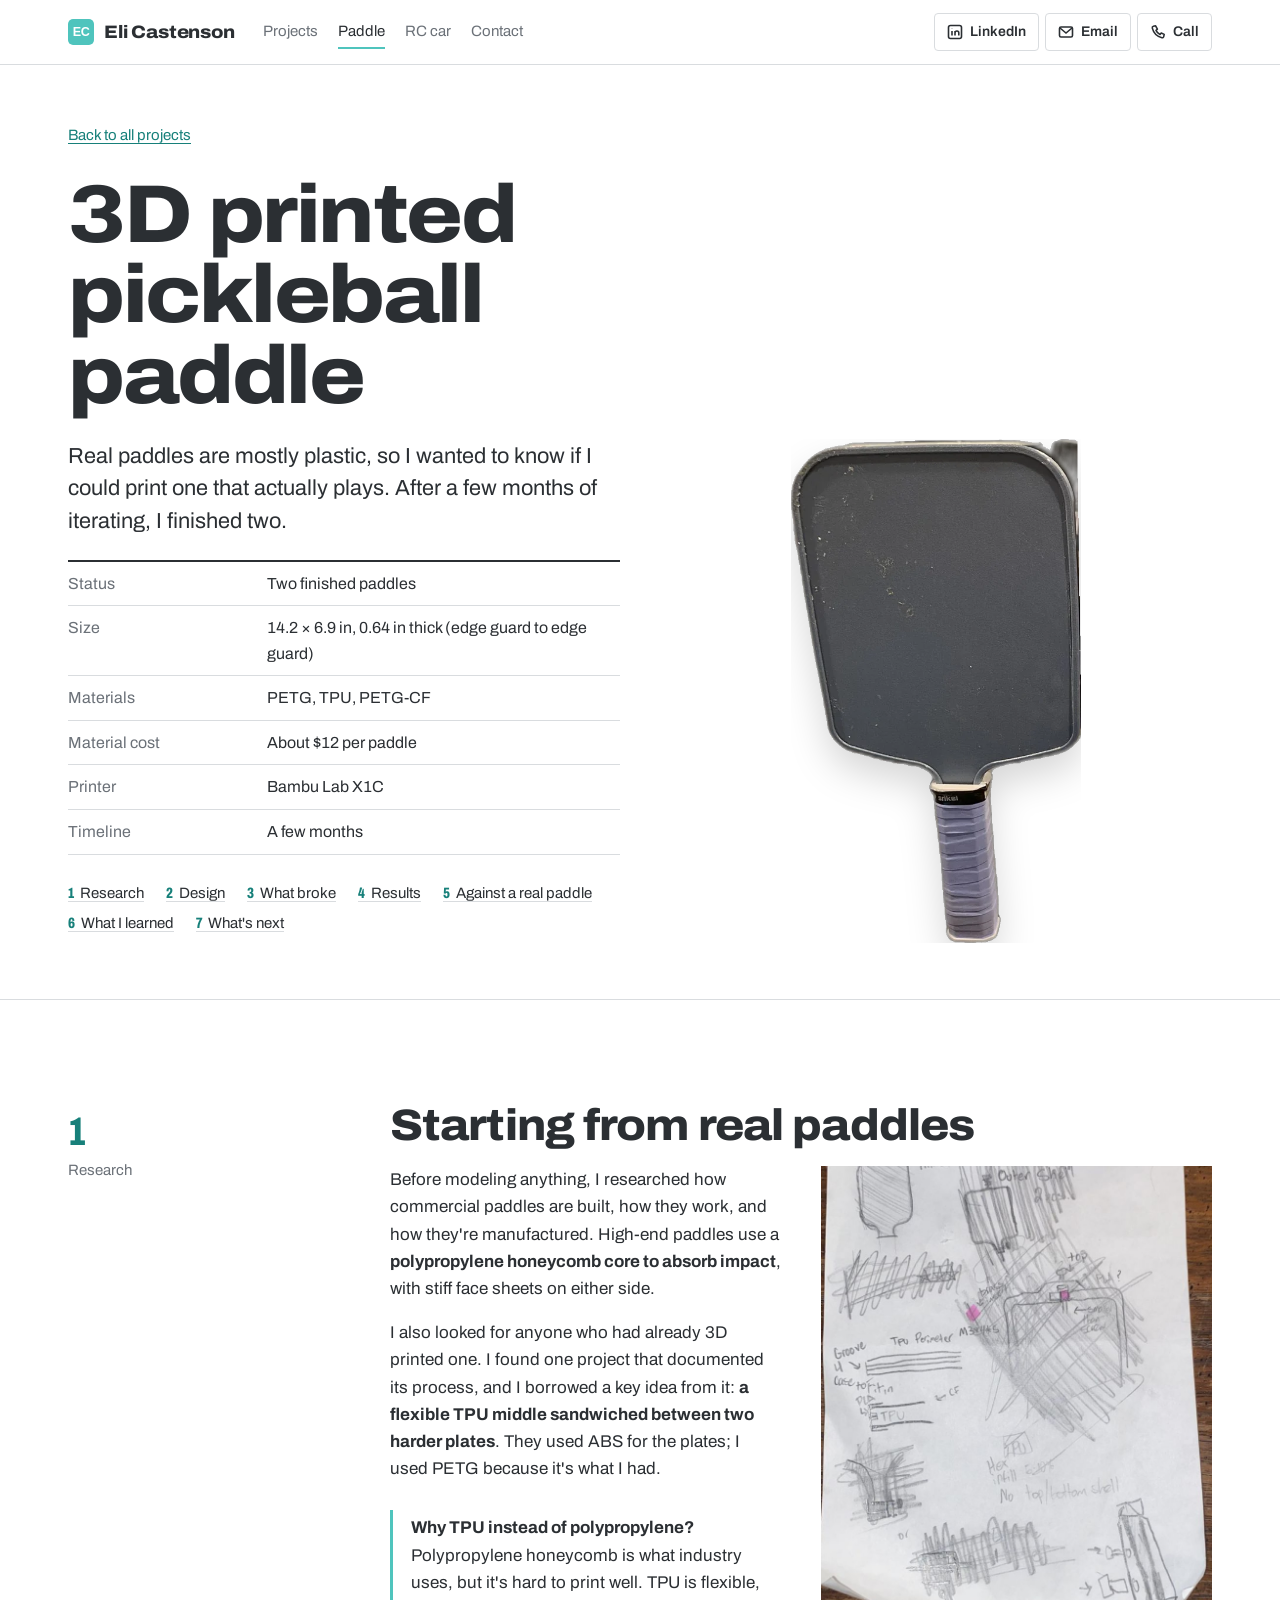
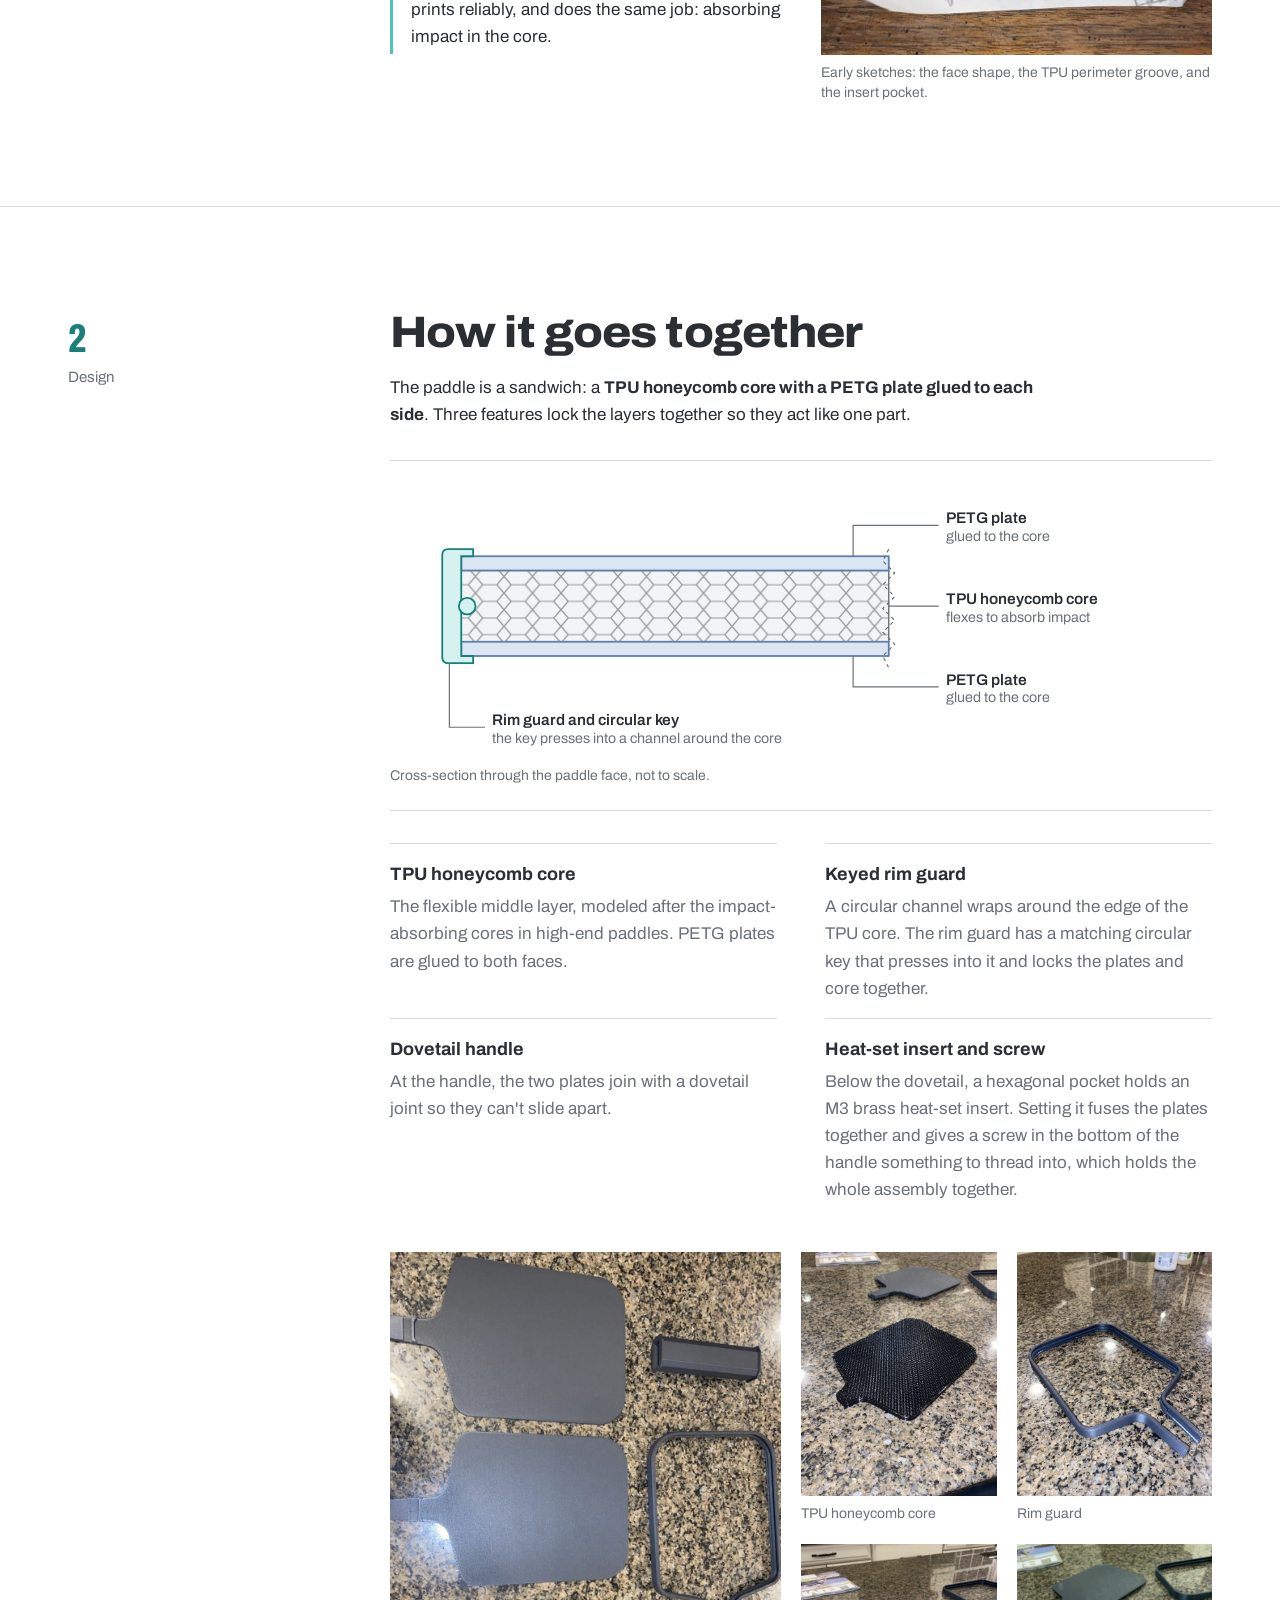
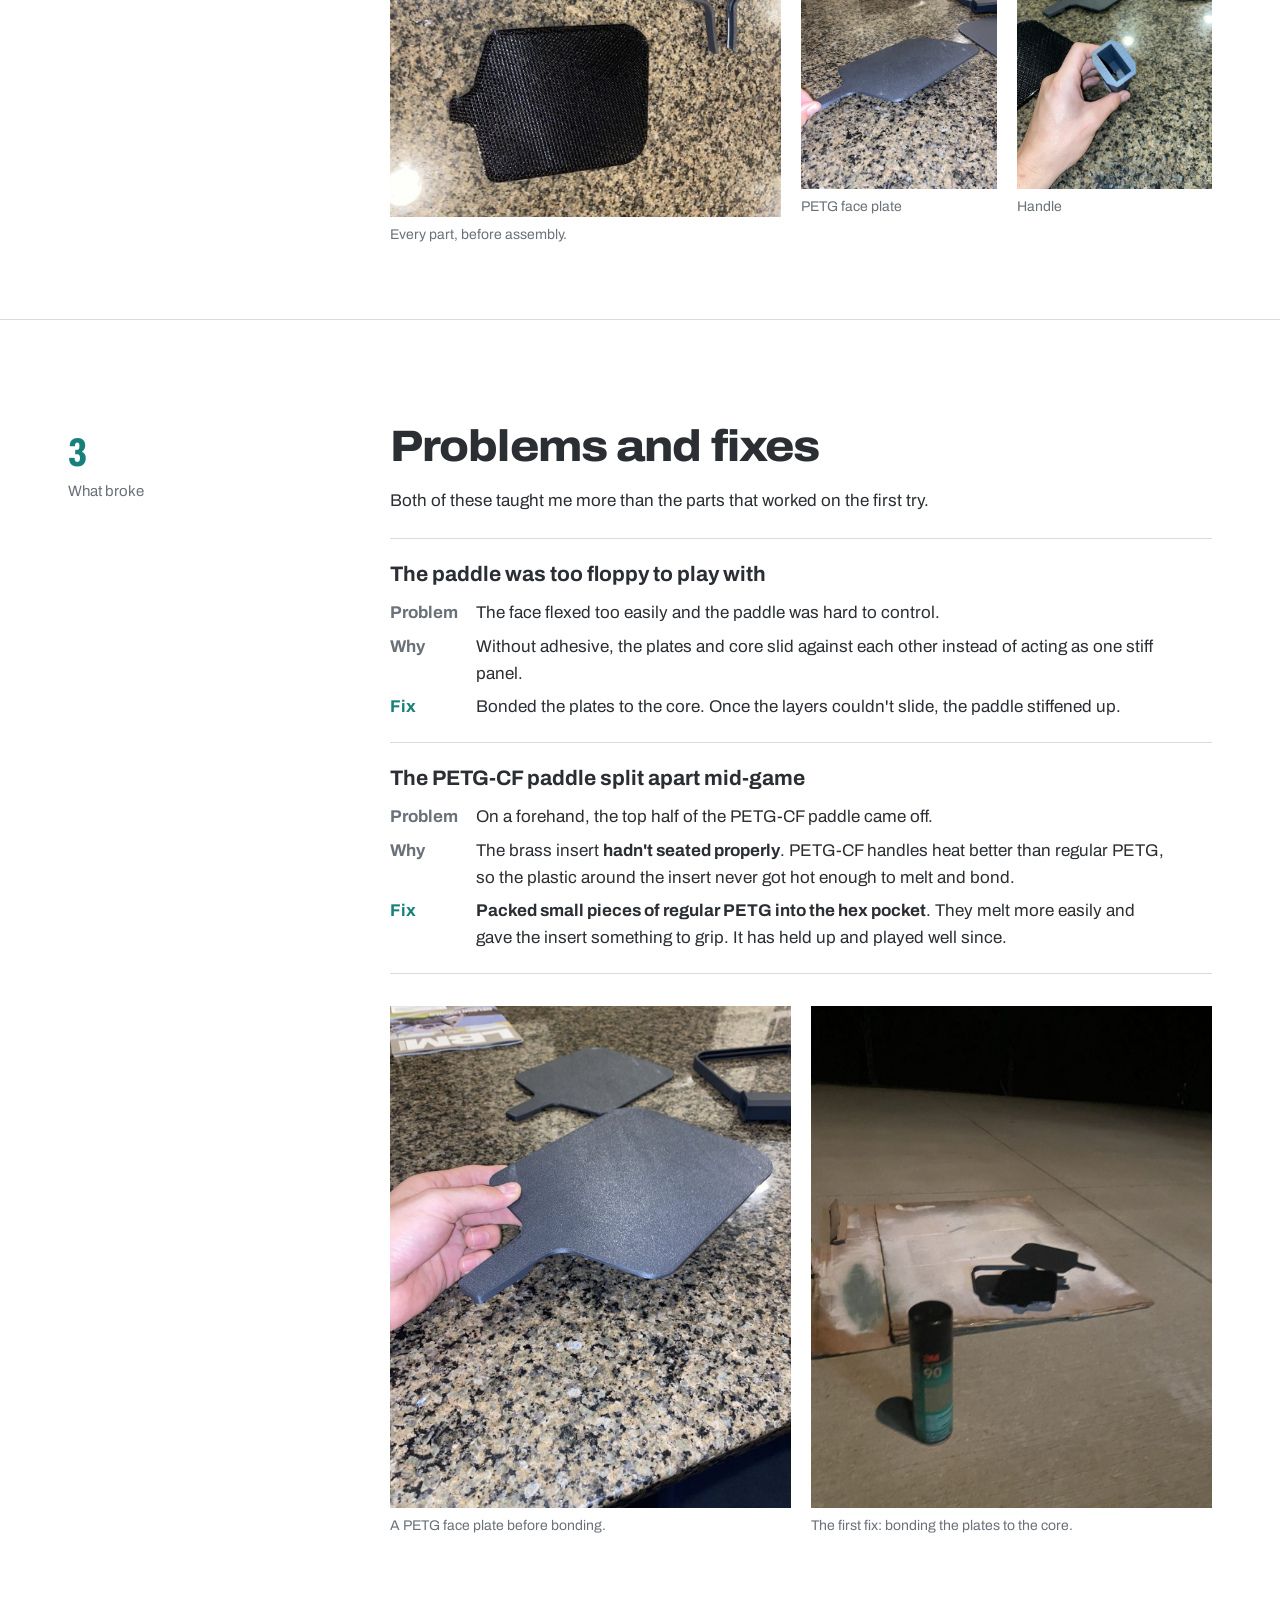
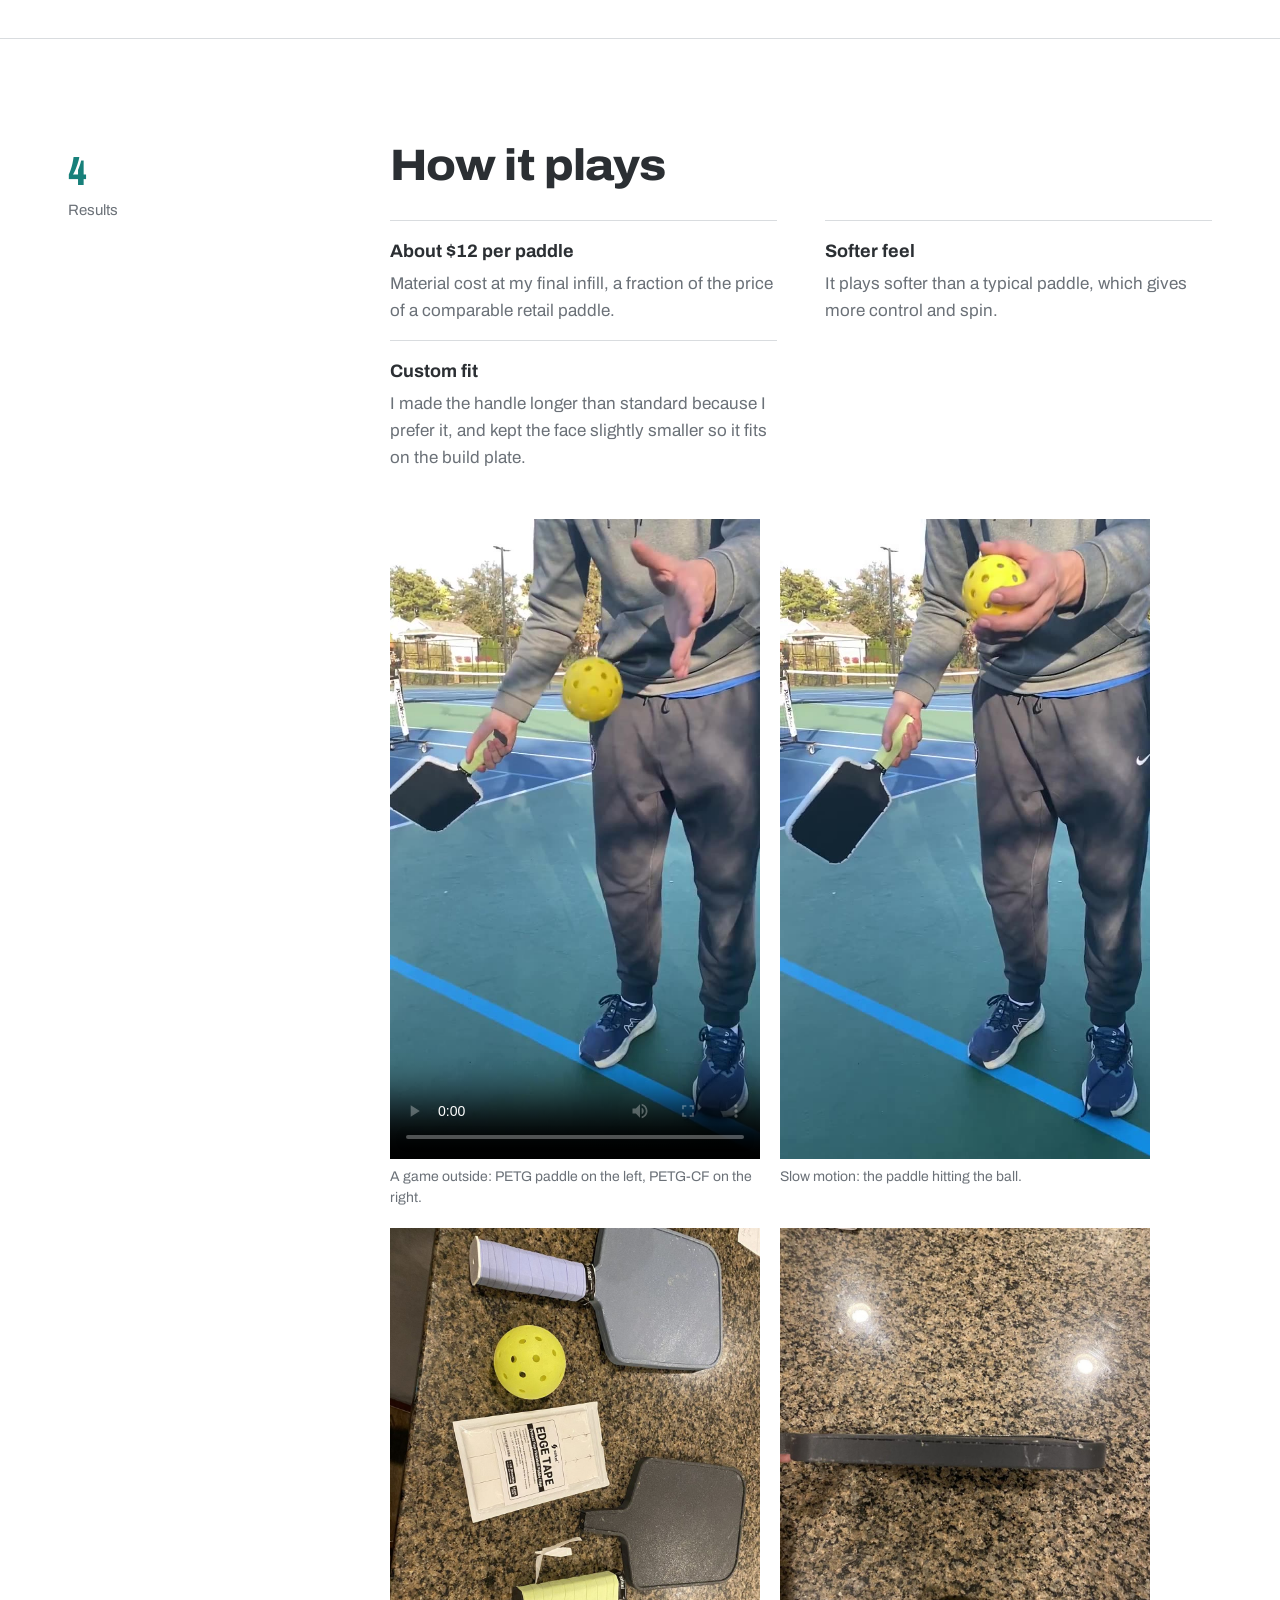
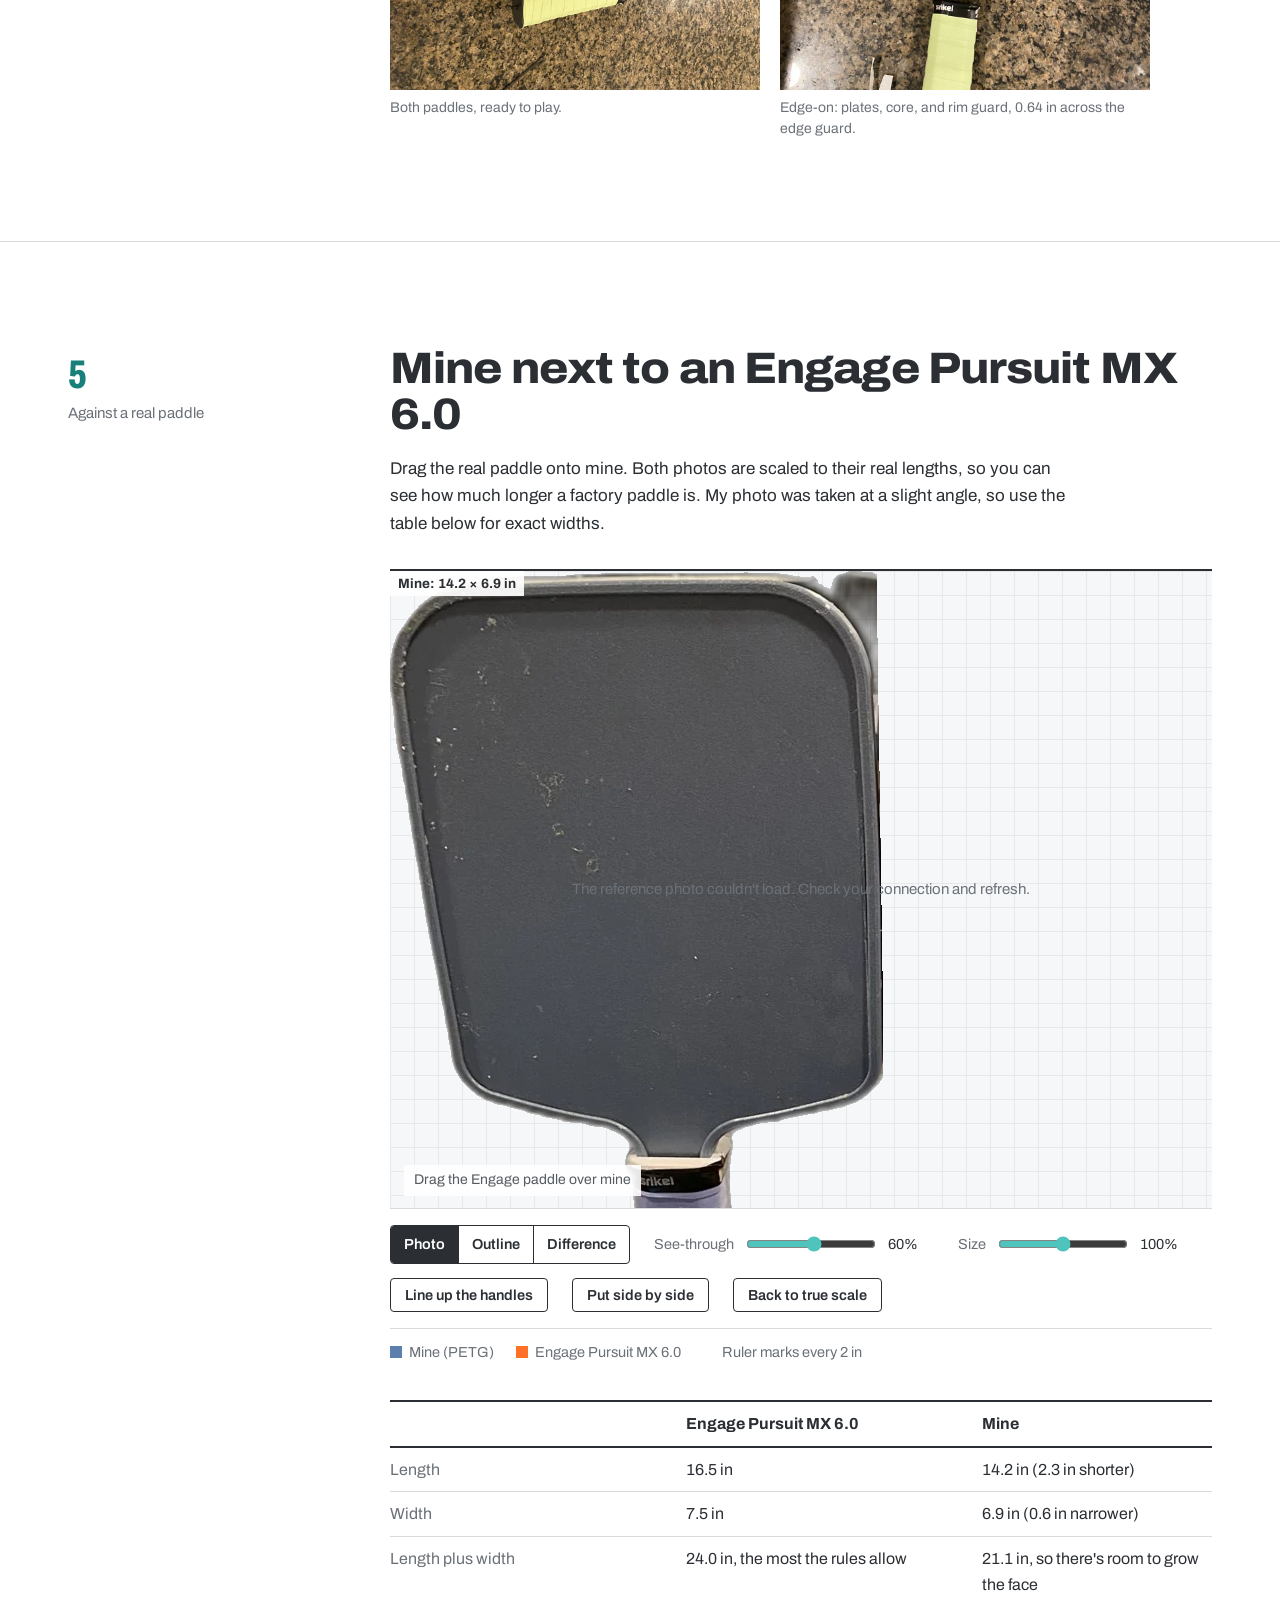
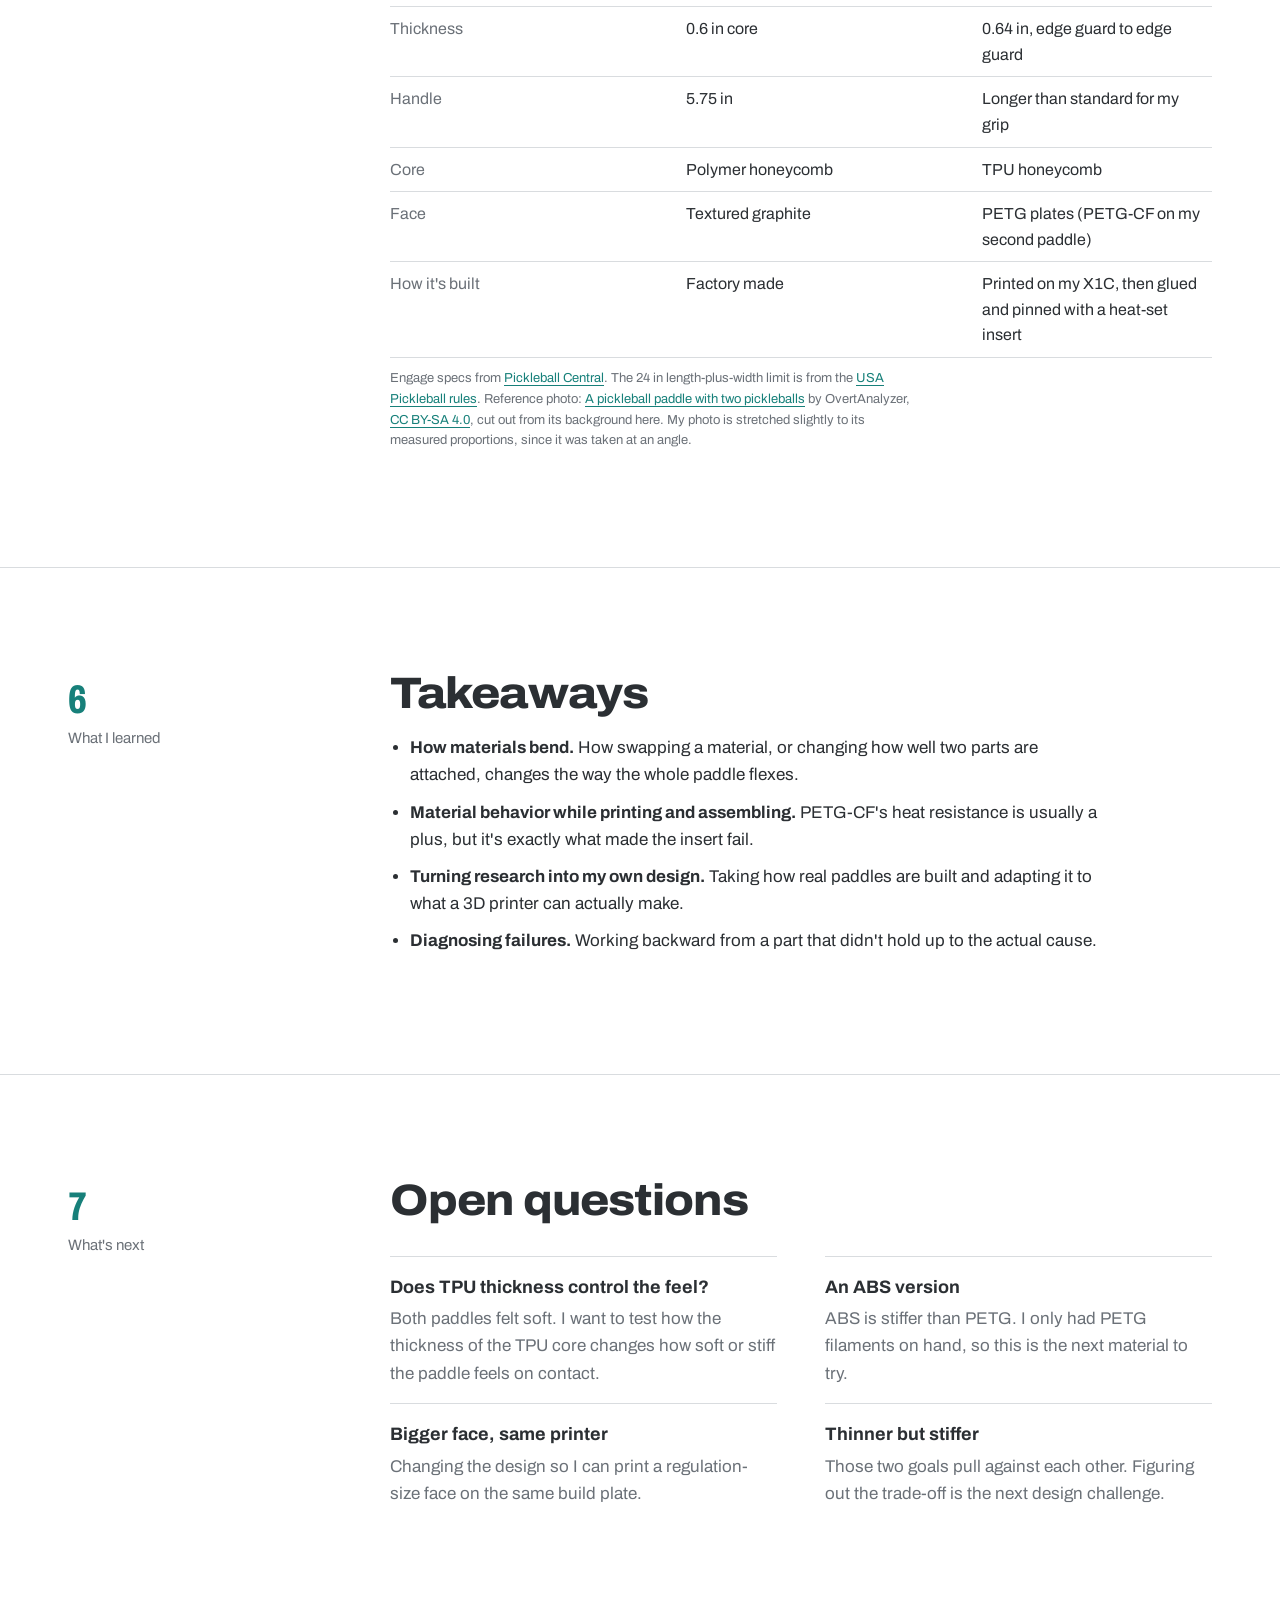
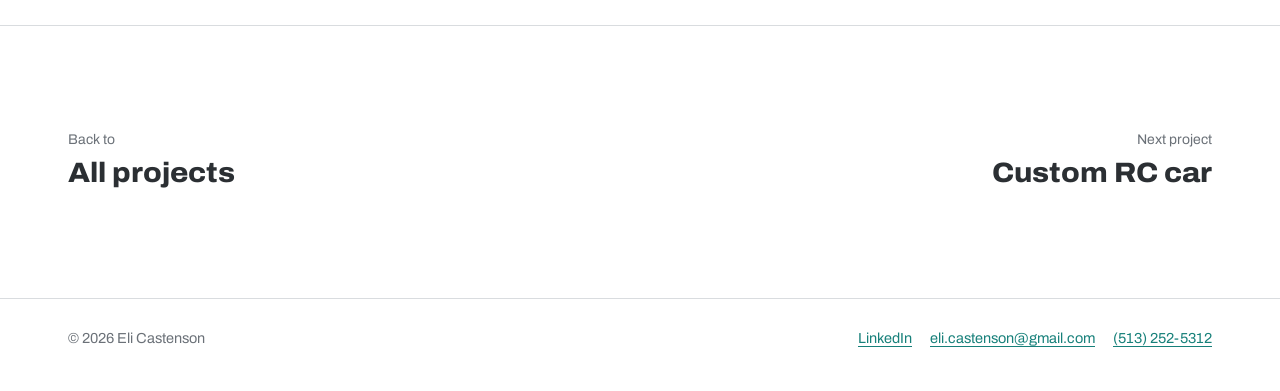
==== commit 27ac88a5: "Animated printer hero that cycles parts from each project; stop stretching photos Co-Authored-By: Cl" ====
--- a/paddle.html
+++ b/paddle.html
@@ -16,7 +16,7 @@
   <link rel="preconnect" href="https://fonts.googleapis.com">
   <link rel="preconnect" href="https://fonts.gstatic.com" crossorigin>
   <link href="https://fonts.googleapis.com/css2?family=Archivo:wdth,wght@62..125,400..800&family=IBM+Plex+Mono:wght@400;500;600&display=swap" rel="stylesheet">
-  <link rel="stylesheet" href="style.css">
+  <link rel="stylesheet" href="style.css?v=12">
 </head>
 <body>
 
@@ -190,12 +190,12 @@
       <div class="sec-side"><b>5</b>Against a real paddle</div>
       <div class="sec-main">
         <h2>Mine next to an Engage Pursuit MX 6.0</h2>
-        <p>Drag the real paddle onto mine. Both are shown at true scale from their measured sizes, so every difference you see is real.</p>
+        <p>Drag the real paddle onto mine. Both photos are scaled to their real lengths, so you can see how much longer a factory paddle is. My photo was taken at a slight angle, so use the table below for exact widths.</p>
 
         <div class="cmp" data-config='{"scale": "true", "mine": {"size": [6.9, 14.2], "target": [0.62, 1.0]}, "ref": {"src": "https://upload.wikimedia.org/wikipedia/commons/thumb/7/71/A_pickleball_paddle_with_two_pickleballs.jpg/1280px-A_pickleball_paddle_with_two_pickleballs.jpg", "cut": "dark", "seed": [0.5, 0.3], "box": [223, 38, 1061, 1945], "size": [7.5, 16.5], "anchor": [642, 1945]}}' data-view="photo">
           <div class="cmp-stage">
             <div class="cmp-ruler" aria-hidden="true"></div>
-            <img class="cmp-base" src="images/compare/mine-petg.webp" alt="My PETG paddle at true scale">
+            <img class="cmp-base" src="images/compare/mine-petg.webp" alt="My PETG paddle, scaled to its real length">
             <span class="cmp-label mine">Mine: 14.2 &times; 6.9 in</span>
             <div class="cmp-ov" tabindex="0" role="group" aria-label="Engage Pursuit MX 6.0 overlay. Drag it, or use the arrow keys, to move it over my paddle.">
               <canvas class="cmp-photo"></canvas><canvas class="cmp-outline"></canvas>
@@ -287,7 +287,7 @@
   </div>
 </footer>
 
-<script src="script.js" defer></script>
-<script src="compare.js" defer></script>
+<script src="script.js?v=12" defer></script>
+<script src="compare.js?v=12" defer></script>
 </body>
 </html>
--- a/style.css
+++ b/style.css
@@ -153,29 +153,9 @@
 .hero .lede { margin-top: 28px; }
 .hero-who { margin-top: 18px; color: var(--ink-2); font-size: 16px; max-width: 30em; }
 .hero-text { padding-bottom: clamp(40px, 6vw, 80px); }
-.hero-shot { position: relative; justify-self: center; width: min(100%, 300px); margin: 24px 56px 56px 0; }
-.hero-shot img { width: 100%; aspect-ratio: 6.9 / 14.2; object-fit: fill; filter: drop-shadow(0 18px 18px rgba(0,0,0,.16)); }
-.hero-shot figcaption { position: absolute; left: 0; right: 0; bottom: -46px; font-size: 14px; color: var(--ink-2); }
-.hero-plate { position: absolute; left: -30%; right: -30%; bottom: -6px; height: 10px; background: repeating-linear-gradient(90deg, var(--rule) 0 2px, transparent 2px 10px); opacity: .9; }
-/* the one orchestrated moment: the photo prints in layer by layer, then its dimensions draw */
-.hero-shot .layers { position: relative; }
-@media (prefers-reduced-motion: no-preference) {
-  .hero-shot .layers img { animation: print-up 2.6s steps(38, end) .3s both; }
-  .hero-shot .layers::after {
-    content: ""; position: absolute; left: -12px; right: -12px; height: 2px; background: var(--teal);
-    box-shadow: 0 0 12px var(--teal); animation: nozzle-up 2.6s steps(38, end) .3s both, gone .3s 2.95s forwards;
-  }
-  .hero-shot .dim { animation: dim-in .6s ease 3s both; }
-  .hero-shot .dim-h { transform-origin: center; }
-  @keyframes print-up { from { clip-path: inset(100% 0 0 0); } to { clip-path: inset(0 0 0 0); } }
-  @keyframes nozzle-up { from { bottom: 0; } to { bottom: 100%; } }
-  @keyframes gone { to { opacity: 0; } }
-  @keyframes dim-in { from { opacity: 0; } to { opacity: 1; } }
-}
 @media (max-width: 860px) {
   .hero-grid { grid-template-columns: 1fr; }
   .hero-text { padding-bottom: 0; }
-  .hero-shot { width: min(62%, 240px); margin: 24px auto 72px; }
 }
 
 /* project rows: text left, photo bleeding off the right edge (or left, on the flipped row) */
@@ -302,7 +282,7 @@
 .p-hero-media { position: relative; margin-right: calc(-1 * var(--gutter) - max(0px, (100vw - var(--max)) / 2)); }
 .p-hero-media img { width: 100%; aspect-ratio: 5 / 4; object-fit: cover; }
 .p-hero-media.cut { margin-right: 0; justify-self: center; width: min(100%, 290px); margin-bottom: 56px; }
-.p-hero-media.cut img { aspect-ratio: 6.9 / 14.2; object-fit: fill; filter: drop-shadow(0 18px 18px rgba(0,0,0,.16)); }
+.p-hero-media.cut img { aspect-ratio: auto; height: auto; object-fit: contain; filter: drop-shadow(0 18px 18px rgba(0,0,0,.16)); }
 .toc { list-style: none; margin: 26px 0 0; padding: 0; display: flex; flex-wrap: wrap; gap: 6px 22px; font-size: 15px; }
 .toc a { color: var(--ink); text-decoration: none; border-bottom: 1px solid var(--rule); }
 .toc a:hover { border-color: var(--teal); }
@@ -571,29 +551,46 @@
   html { scroll-behavior: auto; }
 }
 
-/* printer status strip under the hero */
-.hero-status { margin-top: 32px; display: inline-flex; flex-wrap: wrap; align-items: center; gap: 6px 18px; background: var(--screen); color: #a9b4bf; padding: 10px 16px; border-radius: 6px; font: 500 13px var(--mono); }
-.hero-status .ok { color: #7fd3a1; display: inline-flex; align-items: center; gap: 7px; }
-.hero-status .ok::before { content: ""; width: 8px; height: 8px; border-radius: 50%; background: currentColor; }
-.hero-status code { color: #fff; font: inherit; }
 .p-hero-media.wide43 img { aspect-ratio: 4 / 3; }
 html, body { overflow-x: clip; }
 .proj-media, .p-hero-media { overflow: hidden; }
 .proj-media img.mat { object-fit: contain; background: var(--paper-2); padding: 4% 0; }
 .proj h2 { margin-bottom: 14px; }
-.hero-shot { width: min(100%, 230px); }
 .hero-grid { align-items: center; }
 .cmp-loading[hidden] { display: none; }
-@media (max-width: 860px) { .hero-shot { width: min(46%, 190px); } .p-hero-media.cut { width: min(46%, 200px); } }
+@media (max-width: 860px) { .p-hero-media.cut { width: min(46%, 200px); } }
 
 /* Skim-reading: bold key phrases in longer paragraphs */
 p strong, dd strong, li p strong, figcaption strong { font-weight: 700; color: var(--ink); }
 .muted strong { color: var(--ink); }
 
-/* Hero ties into the paddle project */
-.hero-shot a.layers { display: block; }
-a.hero-status { text-decoration: none; transition: background .15s; }
-a.hero-status:hover { background: #22282d; }
-a.hero-status .go { color: var(--teal); text-decoration: underline; text-underline-offset: 3px; }
-.hero-shot figcaption a { color: inherit; text-decoration: underline; text-underline-offset: 3px; }
-.hero-shot figcaption a:hover { color: var(--ink); }
+/* ==========================================================
+   Hero printer (hero-printer.js)
+   ========================================================== */
+.hp { justify-self: center; width: min(100%, 380px); margin: 8px 0 clamp(32px, 5vw, 64px); }
+.hp-top { display: flex; justify-content: space-between; align-items: flex-end; gap: 10px; margin: 0 6px -1px; }
+.hp-ams, .hp-ext { display: flex; align-items: center; gap: 8px; background: #2b3136; border: 1px solid #3a4148; border-bottom: 0; border-radius: 8px 8px 0 0; padding: 8px 10px 9px; }
+.hp-top small { font: 500 10px var(--mono); color: #8a949d; letter-spacing: .04em; margin-left: 2px; }
+.sp { position: relative; width: 30px; height: 30px; border-radius: 50%; background: radial-gradient(circle, #1b1f23 0 27%, var(--c) 29% 86%, #4a525a 88%); box-shadow: inset 0 -2px 3px rgba(0,0,0,.35); }
+.sp::after { content: ""; position: absolute; inset: 0; border-radius: 50%; background: repeating-conic-gradient(from 0deg, rgba(255,255,255,.16) 0 6deg, transparent 6deg 120deg); -webkit-mask: radial-gradient(circle, transparent 0 18%, #000 19% 27%, transparent 28%); mask: radial-gradient(circle, transparent 0 18%, #000 19% 27%, transparent 28%); }
+.sp.on { outline: 2px solid var(--teal); outline-offset: 2px; }
+.hp.printing .sp.on::after { animation: sp-spin 1.6s linear infinite; }
+@keyframes sp-spin { to { transform: rotate(-360deg); } }
+.hp-box { background: #24292e; border: 1px solid #3a4148; border-radius: 10px; padding: 10px; box-shadow: 0 18px 30px -18px rgba(0,0,0,.45); }
+.hp-cv { display: block; width: 100%; aspect-ratio: 1 / 0.96; border-radius: 6px; background: #15191c; box-shadow: inset 0 0 0 1px #3a4148; }
+.hp-scr { margin-top: 10px; display: grid; grid-template-columns: auto minmax(0, 1fr); align-items: center; gap: 6px 12px; background: #101316; border-radius: 5px; padding: 9px 11px; font: 500 11.5px var(--mono); color: #a9b4bf; }
+.hp-state { color: #ffb38a; display: inline-flex; align-items: center; gap: 6px; }
+.hp-state::before { content: ""; width: 7px; height: 7px; border-radius: 50%; background: currentColor; }
+.hp-state.ok { color: #7fd3a1; }
+.hp-file { color: #fff; font: inherit; overflow: hidden; text-overflow: ellipsis; white-space: nowrap; }
+.hp-bar { grid-column: 1 / -1; height: 4px; background: #262c31; border-radius: 2px; overflow: hidden; }
+.hp-bar i { display: block; height: 100%; width: 0; background: var(--teal); }
+.hp-read { grid-column: 1 / -1; display: flex; justify-content: space-between; color: #8a949d; }
+.hp-cap { margin-top: 14px; font-size: 15px; color: var(--ink-2); min-height: 2.9em; }
+.hp-cap strong { color: var(--ink); }
+.hp-link { white-space: nowrap; }
+.hp-pick { display: flex; flex-wrap: wrap; gap: 6px; margin-top: 4px; }
+.hp-pick button { font: 500 12px var(--mono); color: var(--ink-2); background: transparent; border: 1px solid var(--rule); border-radius: 4px; padding: 5px 8px; cursor: pointer; }
+.hp-pick button:hover { color: var(--ink); border-color: var(--ink-2); }
+.hp-pick button[aria-pressed="true"] { color: var(--paper); background: var(--ink); border-color: var(--ink); }
+@media (max-width: 860px) { .hp { width: min(100%, 360px); margin-top: 28px; } }
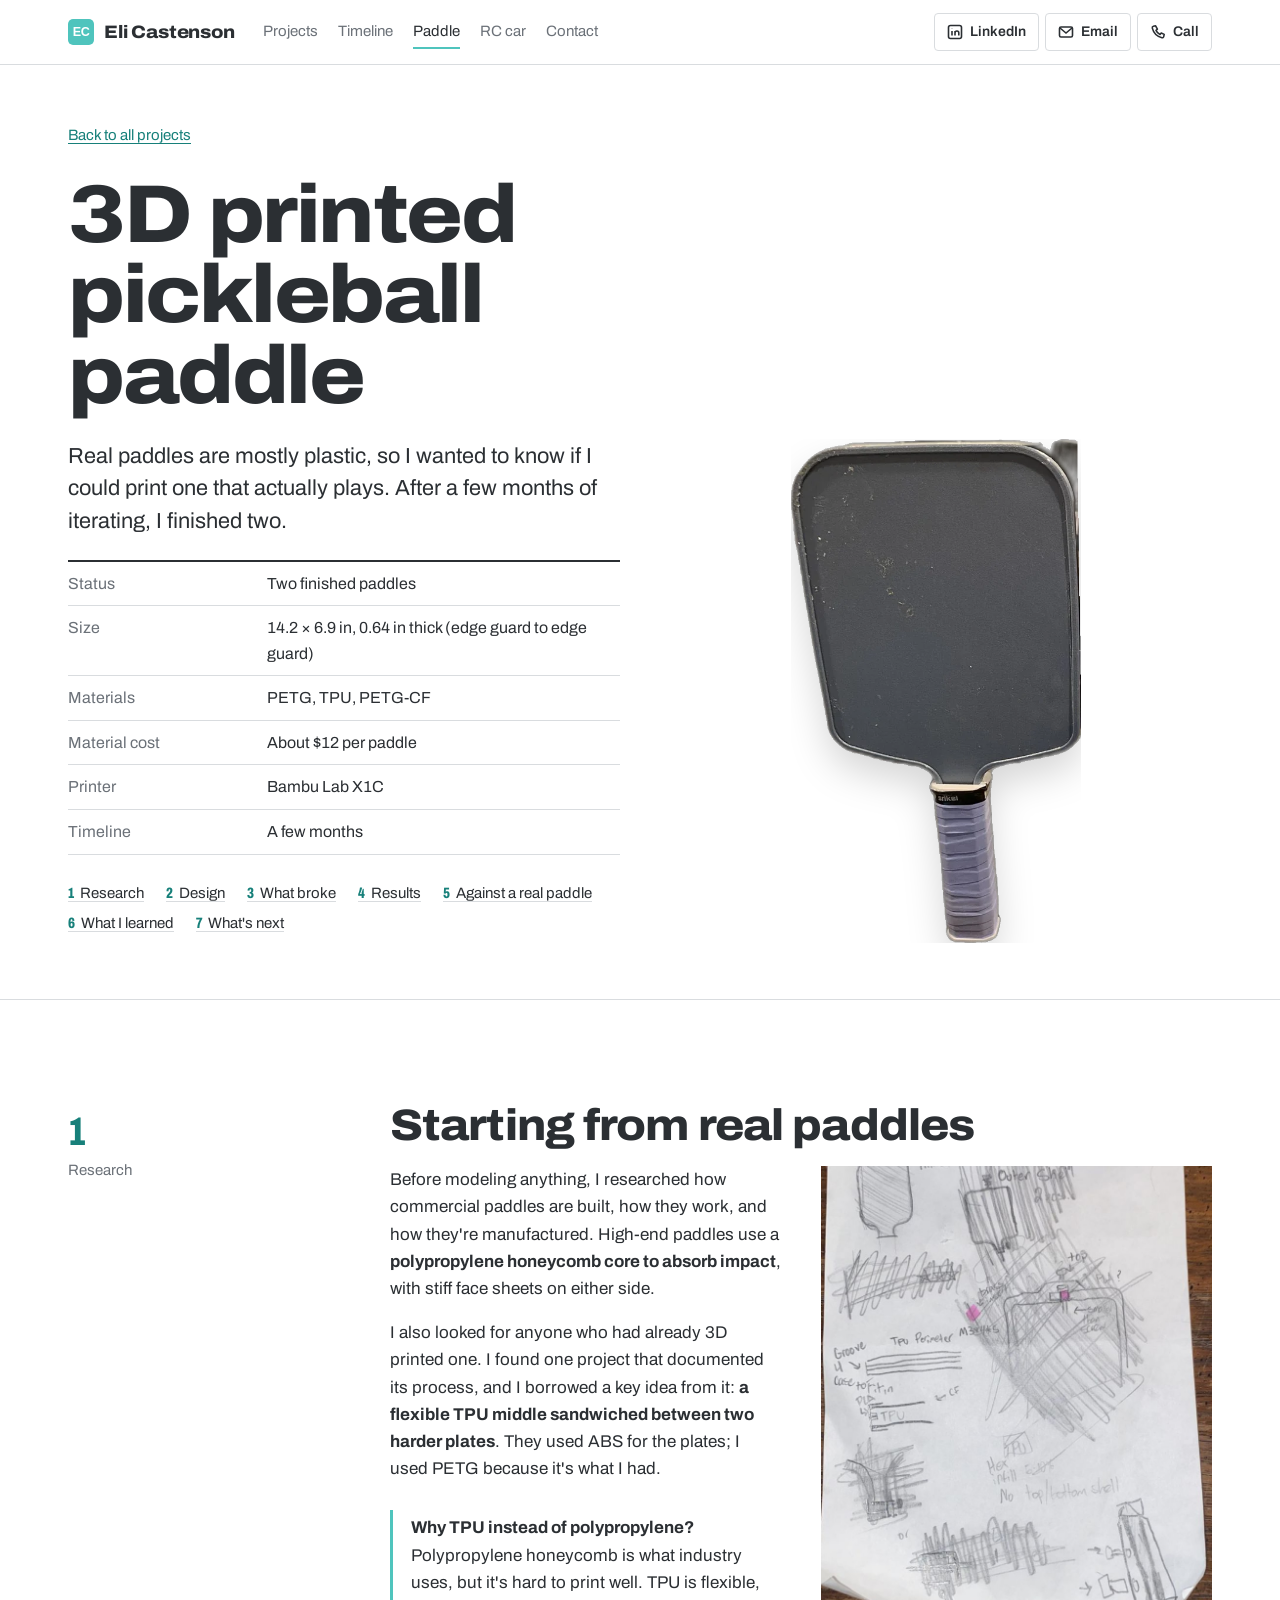
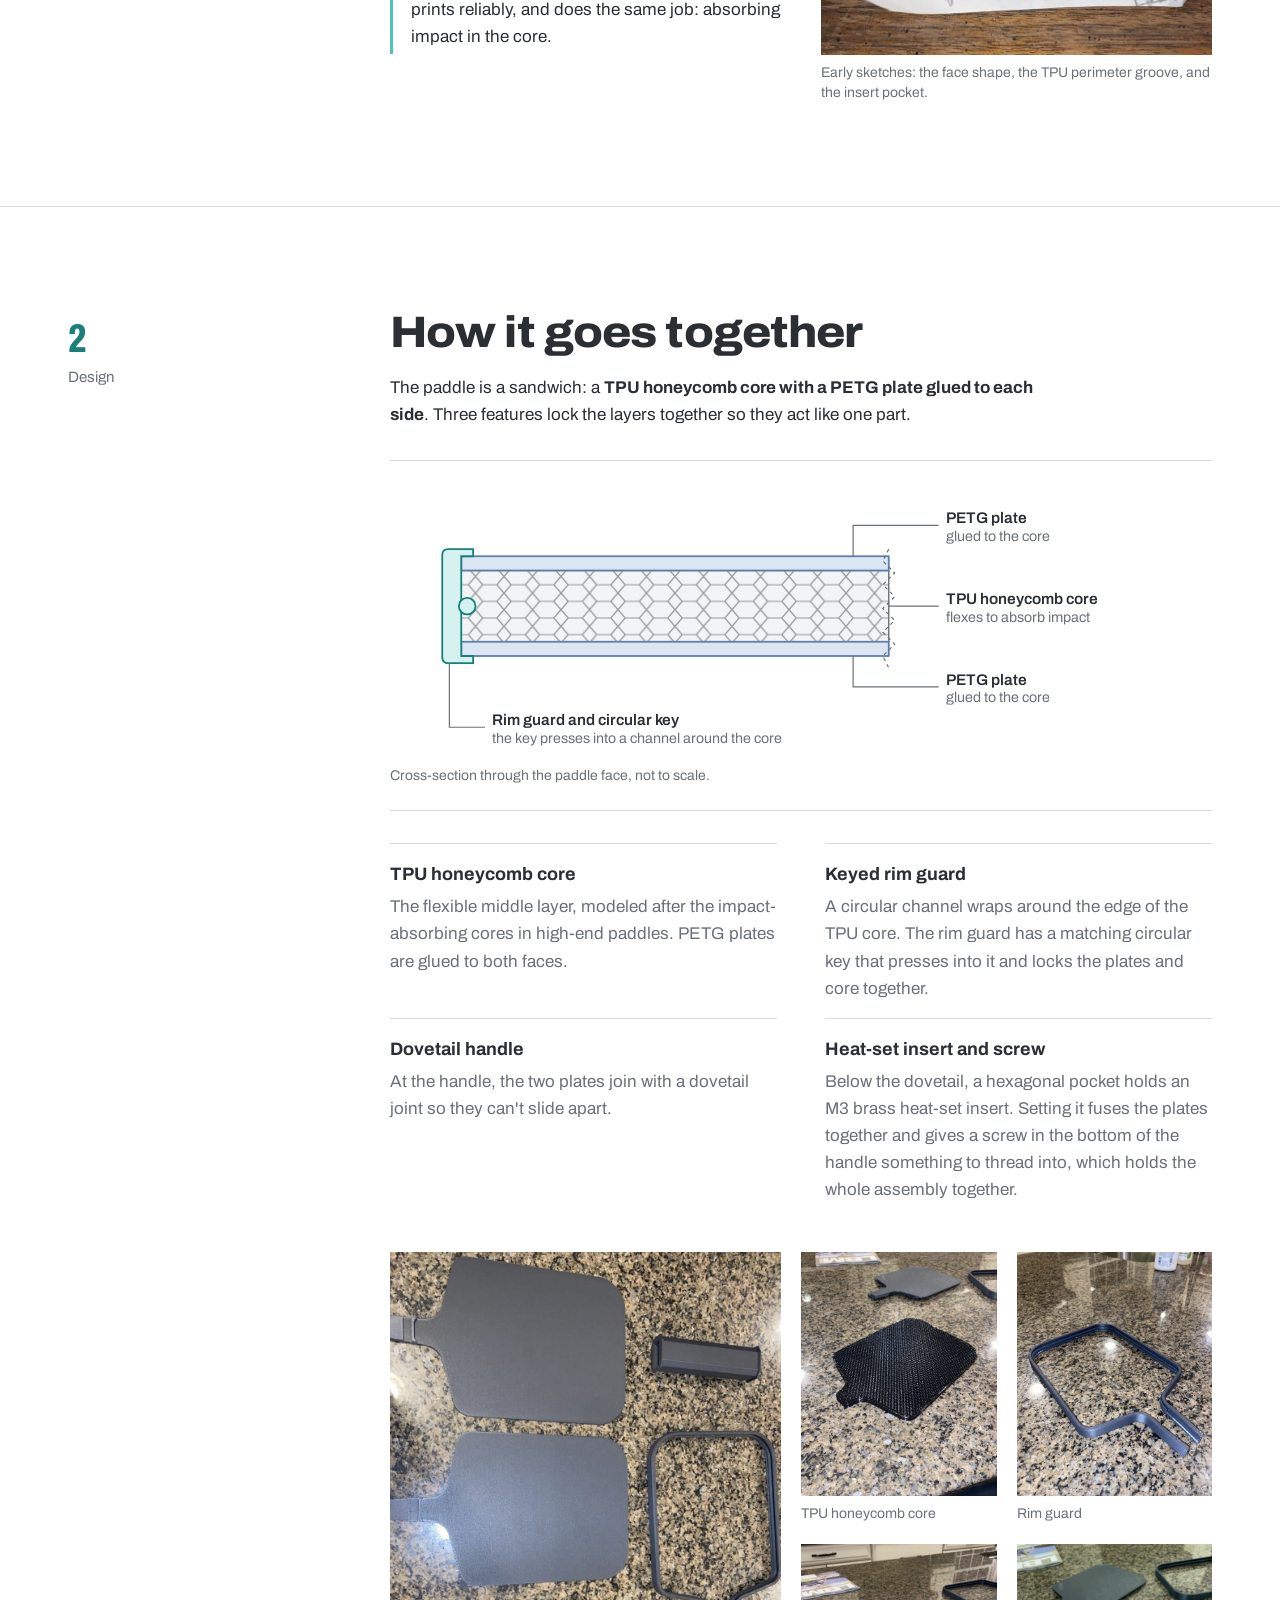
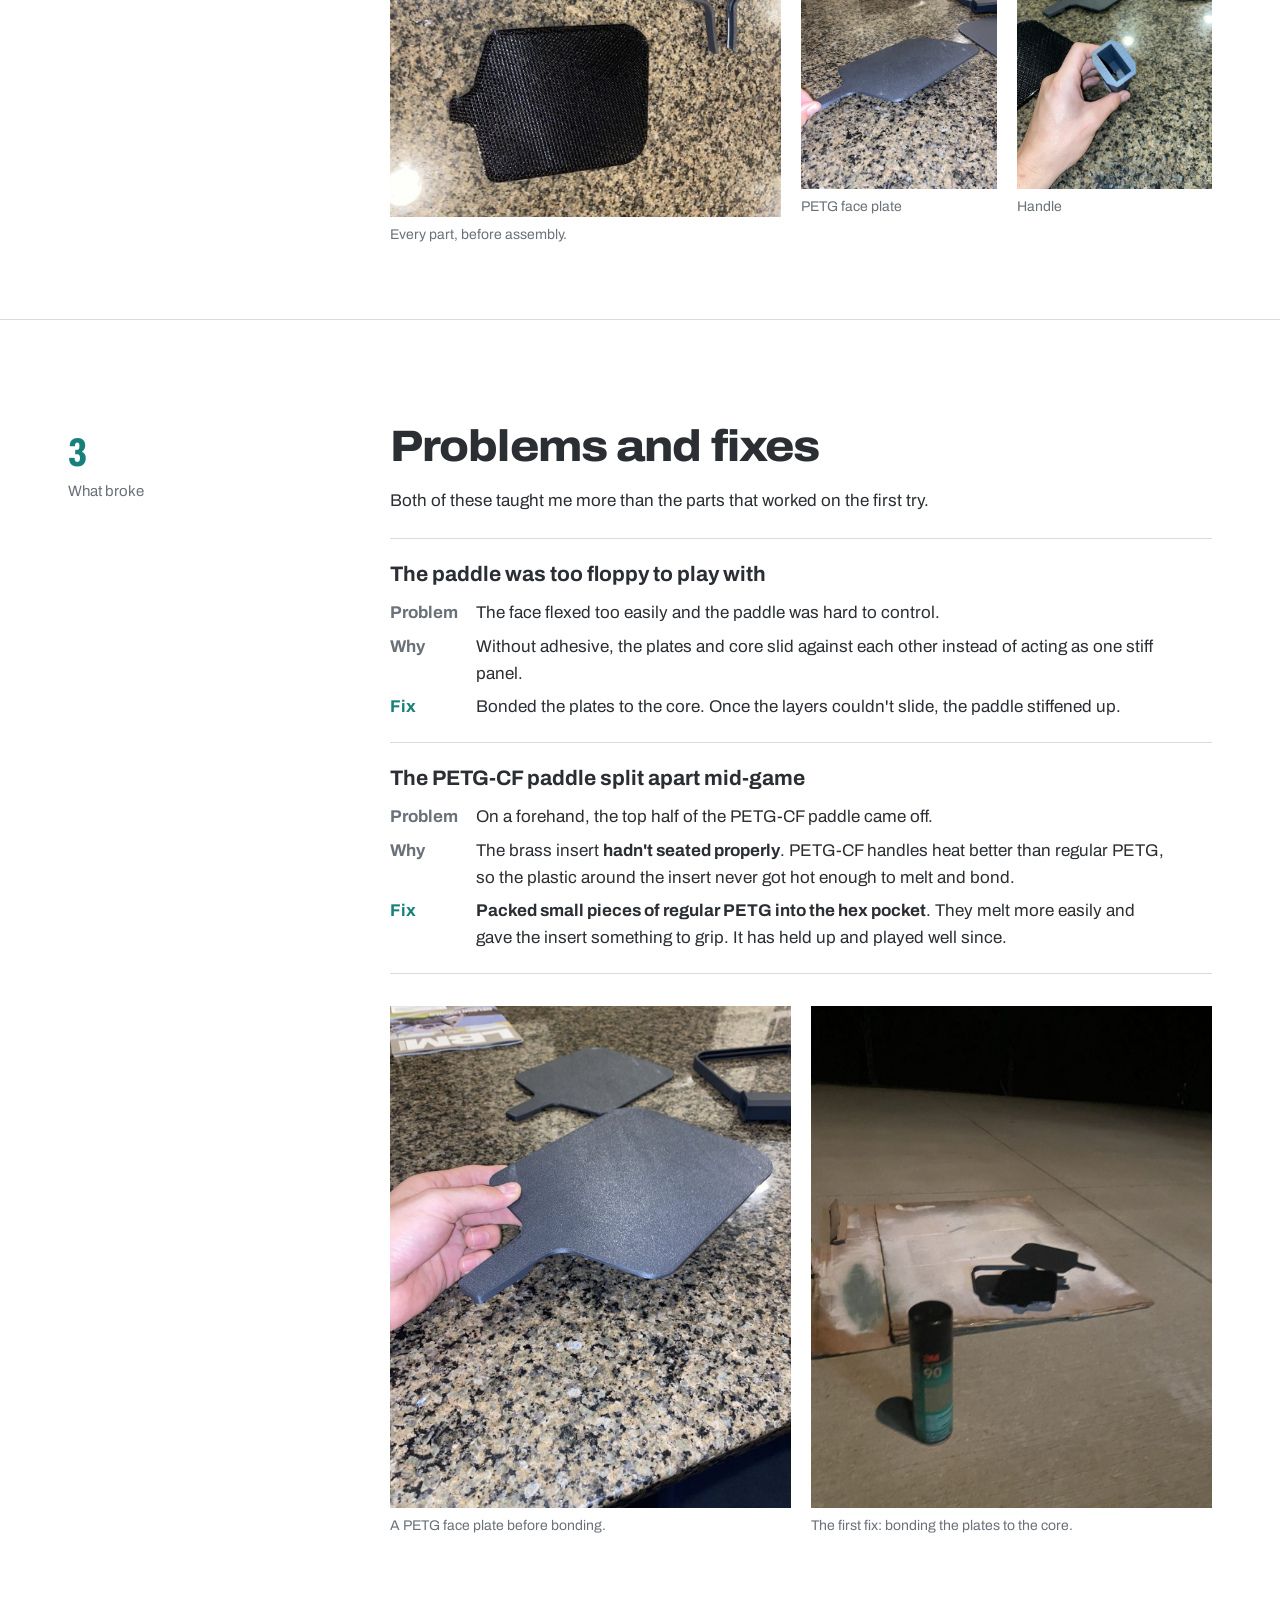
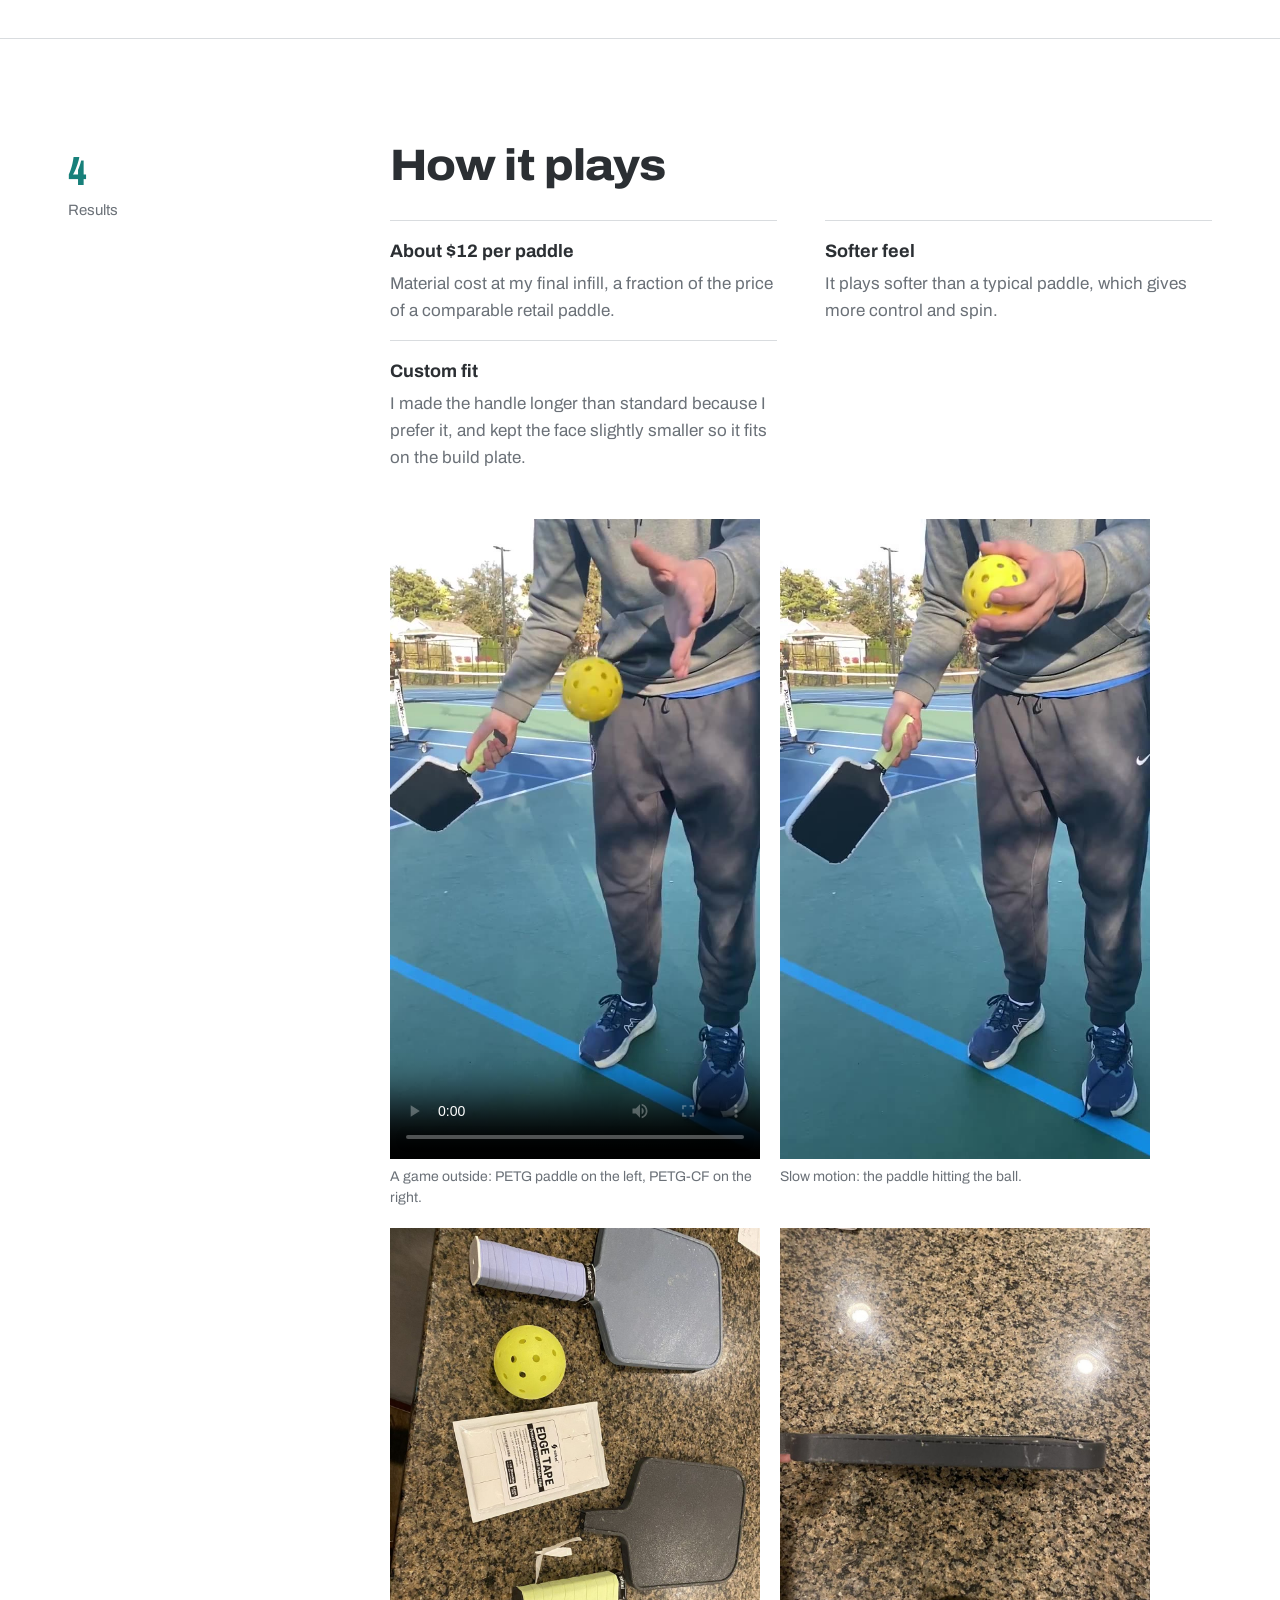
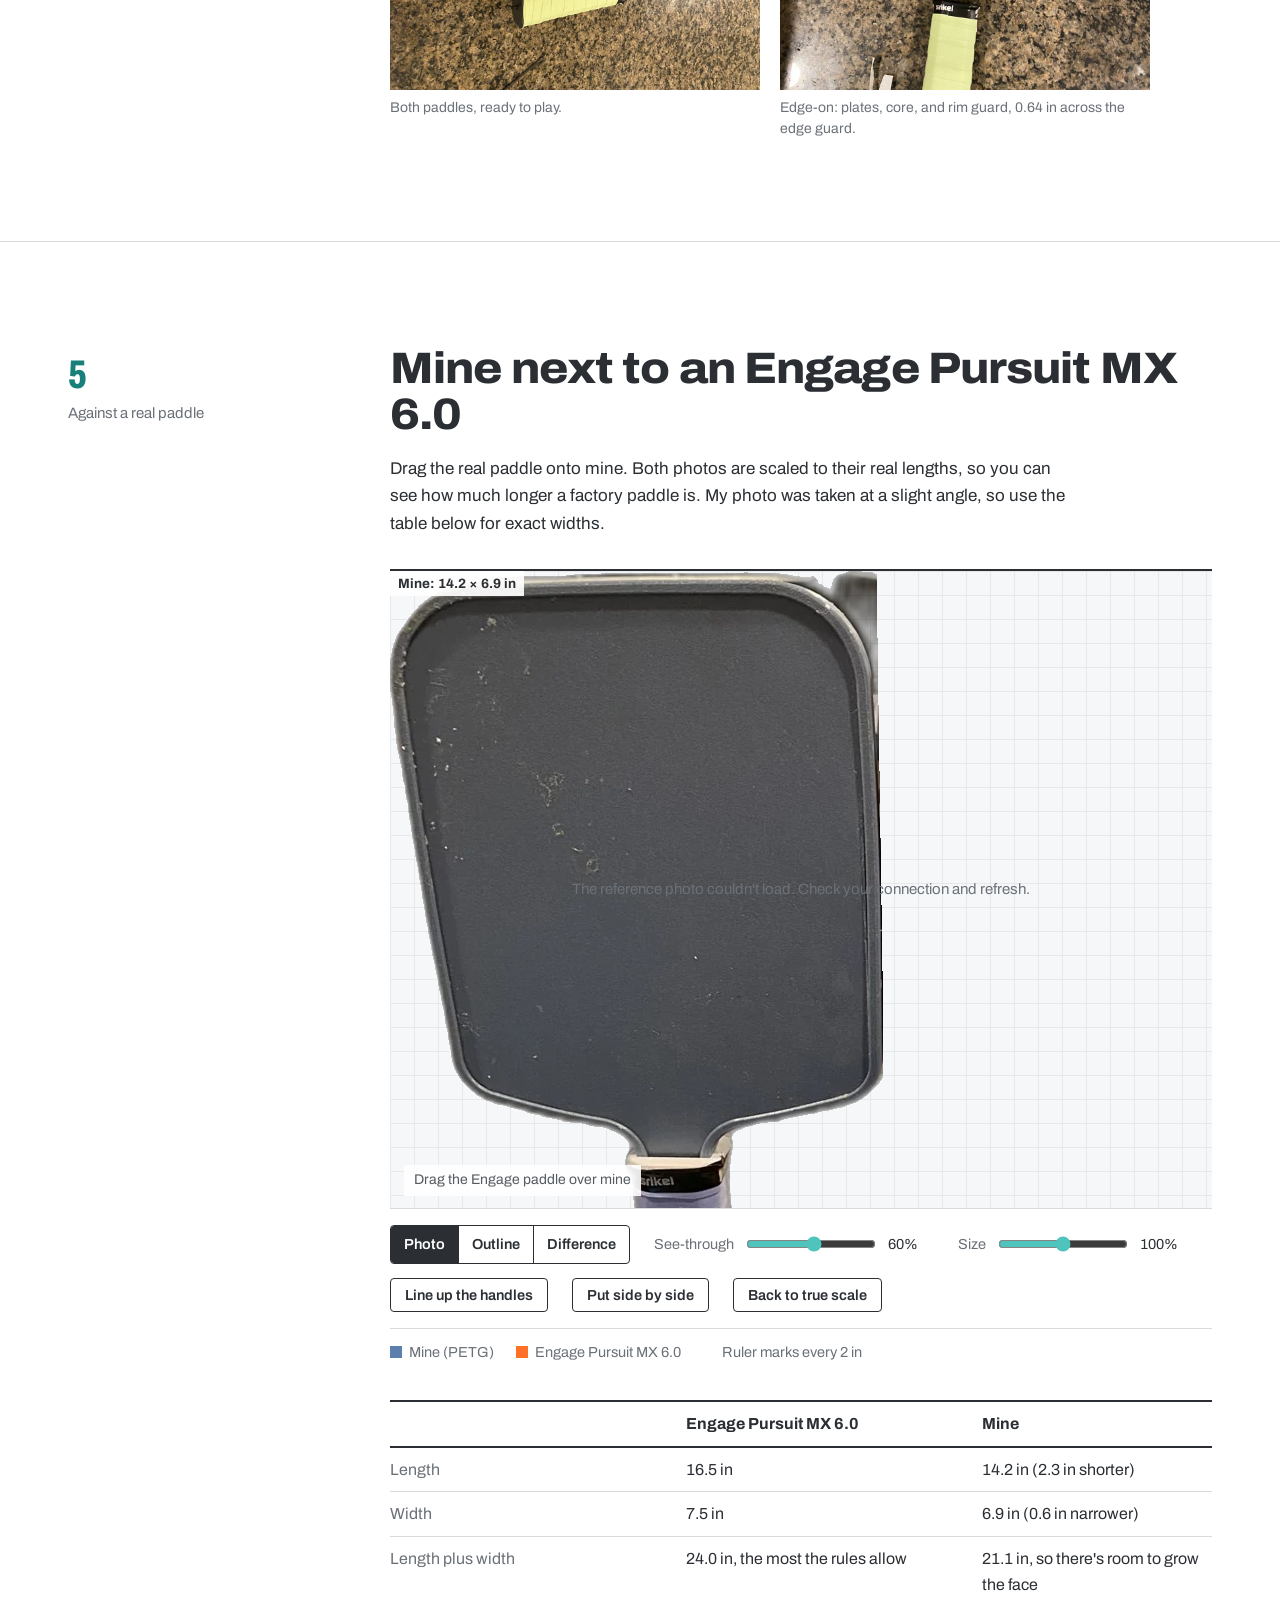
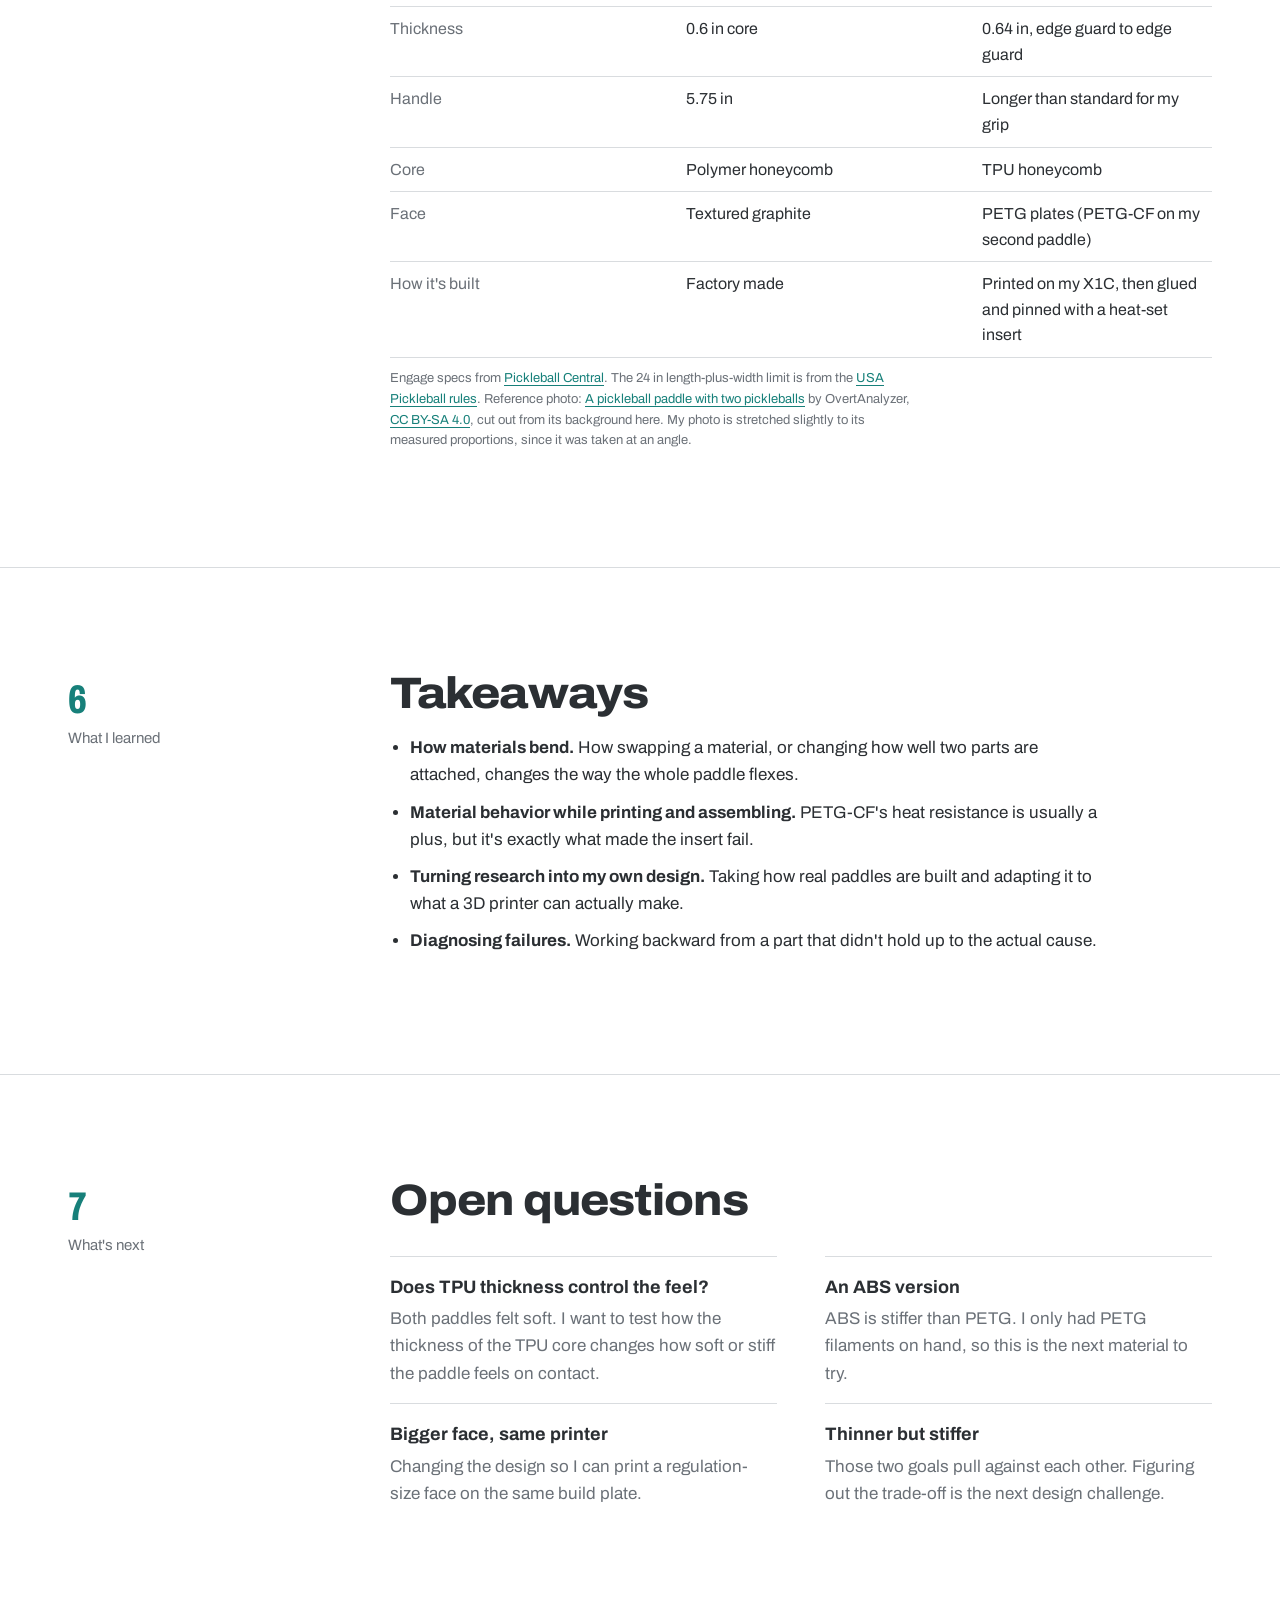
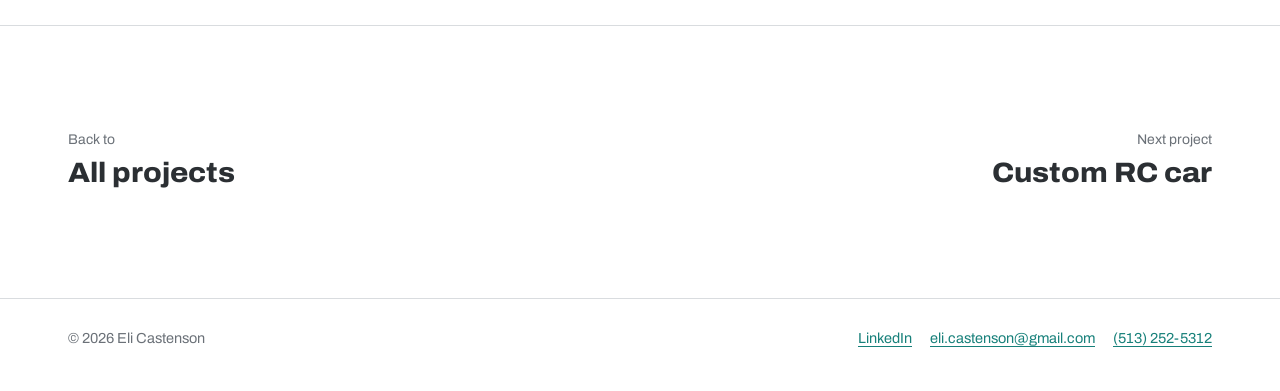
==== commit 60ed606a: "Add All projects timeline page and link it from the nav Co-Authored-By: Claude Opus 5.5 <noreply@ant" ====
--- a/paddle.html
+++ b/paddle.html
@@ -16,7 +16,7 @@
   <link rel="preconnect" href="https://fonts.googleapis.com">
   <link rel="preconnect" href="https://fonts.gstatic.com" crossorigin>
   <link href="https://fonts.googleapis.com/css2?family=Archivo:wdth,wght@62..125,400..800&family=IBM+Plex+Mono:wght@400;500;600&display=swap" rel="stylesheet">
-  <link rel="stylesheet" href="style.css?v=12">
+  <link rel="stylesheet" href="style.css?v=13">
 </head>
 <body>
 
@@ -25,6 +25,7 @@
     <a class="brand" href="index.html"><img src="favicon.svg" alt="">Eli Castenson</a>
     <nav class="nav" aria-label="Main">
       <a href="index.html#projects">Projects</a>
+      <a href="projects.html">Timeline</a>
       <a href="paddle.html" aria-current="page">Paddle</a>
       <a href="rc-car.html">RC car</a>
       <a href="index.html#contact">Contact</a>
@@ -268,7 +269,7 @@
 
   <section>
     <div class="wrap next-nav">
-      <a href="index.html#projects"><small>Back to</small>All projects</a>
+      <a href="projects.html"><small>Back to</small>All projects</a>
       <a href="rc-car.html" style="text-align:right"><small>Next project</small>Custom RC car</a>
     </div>
   </section>
@@ -287,7 +288,7 @@
   </div>
 </footer>
 
-<script src="script.js?v=12" defer></script>
-<script src="compare.js?v=12" defer></script>
+<script src="script.js?v=13" defer></script>
+<script src="compare.js?v=13" defer></script>
 </body>
 </html>
--- a/style.css
+++ b/style.css
@@ -594,3 +594,108 @@
 .hp-pick button:hover { color: var(--ink); border-color: var(--ink-2); }
 .hp-pick button[aria-pressed="true"] { color: var(--paper); background: var(--ink); border-color: var(--ink); }
 @media (max-width: 860px) { .hp { width: min(100%, 360px); margin-top: 28px; } }
+
+/* ==========================================================
+   All projects timeline (projects.html)
+   ========================================================== */
+.tl-head { padding: clamp(32px, 5vw, 56px) 0 8px; }
+.tl-head h1 { margin-top: 10px; }
+.tl-head .lede { margin-top: 18px; max-width: 36em; }
+
+/* chart: 18 months, Dec 2025 to May 2027 */
+.tl-chart-sec { padding: 28px 0 8px; }
+.tl-scroll { overflow-x: auto; padding-bottom: 6px; }
+.tl-chart { --m: calc((100% - var(--lab)) / 18); --lab: 230px; position: relative; min-width: 760px; padding: 34px 0 6px; }
+.tl-seasons { position: absolute; inset: 0 0 0 var(--lab); }
+.tl-seasons span { position: absolute; top: 0; bottom: 0; left: calc(var(--a) / 18 * 100%); width: calc((var(--b) - var(--a)) / 18 * 100%); border-left: 1px solid var(--rule); padding: 0 8px; font: 500 12px var(--mono); color: var(--ink-2); white-space: nowrap; }
+.tl-seasons span:nth-child(odd) { background: color-mix(in srgb, var(--paper-2) 60%, transparent); }
+.tl-now { position: absolute; top: 0; bottom: 0; left: calc(var(--lab) + (100% - var(--lab)) * var(--now) / 18); width: 0; border-left: 2px solid var(--hot); z-index: 2; pointer-events: none; }
+.tl-now span { position: absolute; top: 0; left: 6px; font: 600 12px var(--mono); color: var(--hot); background: var(--paper); padding: 0 4px; }
+.tl-row { position: relative; display: grid; grid-template-columns: var(--lab) minmax(0, 1fr); align-items: center; min-height: 58px; color: var(--ink); text-decoration: none; border-top: 1px solid var(--rule); }
+.tl-row:last-of-type { border-bottom: 1px solid var(--rule); }
+.tl-row:hover .tl-name { color: var(--teal-ink); }
+.tl-name { font-weight: 700; font-size: 15px; line-height: 1.25; padding-right: 16px; }
+.tl-name em { display: block; font-style: normal; font-weight: 500; font-size: 13px; color: var(--ink-2); margin-top: 2px; }
+.tl-track { position: relative; height: 58px; }
+.tl-bar { position: absolute; top: 21px; height: 16px; left: calc(var(--a) / 18 * 100%); width: calc((var(--b) - var(--a)) / 18 * 100%); background: var(--ink); border-radius: 3px; }
+.tl-bar.wip { background: var(--teal); }
+.tl-bar.fuzzy { -webkit-mask: linear-gradient(90deg, transparent, #000 calc(1.5 / (var(--b) - var(--a)) * 100%)); mask: linear-gradient(90deg, transparent, #000 calc(1.5 / (var(--b) - var(--a)) * 100%)); }
+.tl-bar.plan { background: repeating-linear-gradient(90deg, var(--teal) 0 8px, transparent 8px 14px); opacity: .7; height: 4px; top: 27px; border-radius: 2px; }
+.tl-dot { position: absolute; top: 18px; left: calc(var(--at) / 18 * 100%); width: 12px; height: 12px; margin-left: -6px; margin-top: 4px; border-radius: 50%; background: var(--paper); border: 3px solid var(--ink); z-index: 3; }
+.tl-dot i { position: absolute; top: 18px; left: 50%; transform: translateX(-50%); font: 500 11px var(--mono); font-style: normal; color: var(--ink-2); white-space: nowrap; }
+.tl-key { display: flex; flex-wrap: wrap; align-items: center; gap: 6px 10px; margin-top: 14px; font-size: 13.5px; color: var(--ink-2); }
+.tl-key .k { display: inline-block; width: 22px; height: 8px; border-radius: 2px; background: var(--ink); margin-left: 8px; }
+.tl-key .k:first-child { margin-left: 0; }
+.tl-key .k.wip { background: var(--teal); }
+.tl-key .k.plan { height: 4px; background: repeating-linear-gradient(90deg, var(--teal) 0 5px, transparent 5px 8px); }
+.tl-key .k.fade { background: linear-gradient(90deg, transparent, var(--ink)); }
+
+/* gallery, oldest first, on a vertical spine */
+.tl-list { padding: clamp(24px, 4vw, 48px) 0 clamp(48px, 7vw, 96px); }
+.tl-item { position: relative; display: grid; grid-template-columns: minmax(0, 3fr) minmax(0, 9fr); gap: 24px 48px; padding: clamp(32px, 5vw, 56px) 0; border-top: 1px solid var(--rule); scroll-margin-top: 80px; }
+.tl-when { position: relative; padding-left: 28px; display: flex; flex-direction: column; align-items: flex-start; gap: 6px; }
+.tl-when::before { content: ""; position: absolute; left: 6px; top: 8px; width: 12px; height: 12px; border-radius: 50%; background: var(--paper); border: 3px solid var(--teal); }
+.tl-item:not(:last-child) .tl-when::after { content: ""; position: absolute; left: 11px; top: 26px; bottom: calc(-1 * clamp(64px, 10vw, 112px)); border-left: 2px solid var(--rule); }
+.tl-when b { color: var(--teal-ink); font-weight: 800; font-size: 40px; line-height: 1; font-variation-settings: "wdth" 70; font-variant-numeric: tabular-nums; }
+.tl-date { font: 500 13px var(--mono); color: var(--ink-2); }
+.tl-when .state { margin: 4px 0 0; font-size: 14px; }
+.tl-body h2 { margin-bottom: 14px; }
+.tl-body h2 a { color: inherit; text-decoration: none; }
+.tl-body h2 a:hover { color: var(--teal-ink); }
+.tl-body > p { max-width: 42em; }
+.tl-shots { display: grid; grid-template-columns: 2fr 1fr 1fr 1fr; gap: 8px; margin: 22px 0; }
+.tl-shots a { display: block; overflow: hidden; border-radius: 3px; background: var(--paper-2); }
+.tl-shots img { display: block; width: 100%; height: 100%; aspect-ratio: 1; object-fit: cover; transition: transform .3s; }
+.tl-shots a:first-child img { aspect-ratio: auto; }
+.tl-shots a:hover img { transform: scale(1.03); }
+.tl-shots.two { grid-template-columns: 1fr 1fr; max-width: 560px; }
+.tl-shots.two a:first-child img, .tl-shots img.dia { aspect-ratio: 300 / 330; object-fit: contain; background: #1c2228; }
+.tl-steps { list-style: none; margin: 0 0 24px; padding: 0; display: grid; gap: 0; max-width: 42em; }
+.tl-steps li { position: relative; padding: 7px 0 7px 26px; font-size: 15px; color: var(--ink-2); border-top: 1px dashed var(--rule); }
+.tl-steps li::before { content: ""; position: absolute; left: 2px; top: 13px; width: 10px; height: 10px; border-radius: 50%; border: 2px solid var(--rule); }
+.tl-steps li.done { color: var(--ink); }
+.tl-steps li.done::before { background: var(--ink); border-color: var(--ink); }
+.tl-steps li.now { color: var(--ink); font-weight: 600; }
+.tl-steps li.now::before { background: var(--hot); border-color: var(--hot); }
+.tl-steps li.now::after { content: "now"; margin-left: 8px; font: 600 11px var(--mono); color: var(--hot); }
+.tl-steps time { font: 500 12.5px var(--mono); color: var(--ink-2); white-space: nowrap; }
+@media (max-width: 860px) {
+  .tl-item { grid-template-columns: 1fr; gap: 12px; }
+  .tl-when { flex-direction: row; flex-wrap: wrap; align-items: baseline; gap: 6px 12px; }
+  .tl-when b { font-size: 28px; }
+  .tl-when::after { display: none; }
+  .tl-shots { grid-template-columns: 1fr 1fr; }
+  .tl-shots a:first-child { grid-column: 1 / -1; }
+  .tl-shots a:first-child img { aspect-ratio: 4 / 3; }
+  .tl-chart { --lab: 170px; }
+}
+.proj-head { display: flex; flex-wrap: wrap; align-items: baseline; justify-content: space-between; gap: 8px 24px; }
+.proj-head a { font-size: 15px; font-weight: 600; }
+.tl-seasons b { font-weight: inherit; }
+.tl-seasons .sh { display: none; }
+.tl-dot i { left: auto; right: 14px; transform: none; top: -1px; background: var(--paper); padding: 0 4px; }
+@media (max-width: 640px) {
+  .tl-scroll { overflow: visible; }
+  .tl-chart { --lab: 0px; min-width: 0; padding-top: 26px; }
+  .tl-seasons span { padding: 0 4px; font-size: 11px; }
+  .tl-seasons b:first-child { display: none; }
+  .tl-seasons .sh { display: inline; }
+  .tl-row { grid-template-columns: 1fr; min-height: 0; padding-top: 10px; }
+  .tl-name { position: relative; z-index: 3; font-size: 14px; }
+  .tl-name em { display: inline; margin-left: 6px; }
+  .tl-track { height: 34px; }
+  .tl-bar { top: 10px; height: 12px; }
+  .tl-bar.plan { top: 14px; }
+  .tl-dot { top: 7px; }
+  .tl-dot i { display: none; }
+  .tl-shots { grid-template-columns: repeat(3, 1fr); }
+  .tl-shots.two { grid-template-columns: 1fr 1fr; }
+  .tl-shots.two a:first-child { grid-column: auto; }
+  .tl-shots.two a:first-child img { aspect-ratio: 300 / 330; }
+}
+.tl-dot i { top: 15px; right: -4px; background: none; padding: 0; }
+@media (max-width: 640px) {
+  .tl-now span { top: auto; bottom: -20px; left: -16px; }
+  .tl-name { justify-self: start; background: var(--paper); padding: 0 6px 0 0; }
+  .tl-key { margin-top: 30px; }
+}
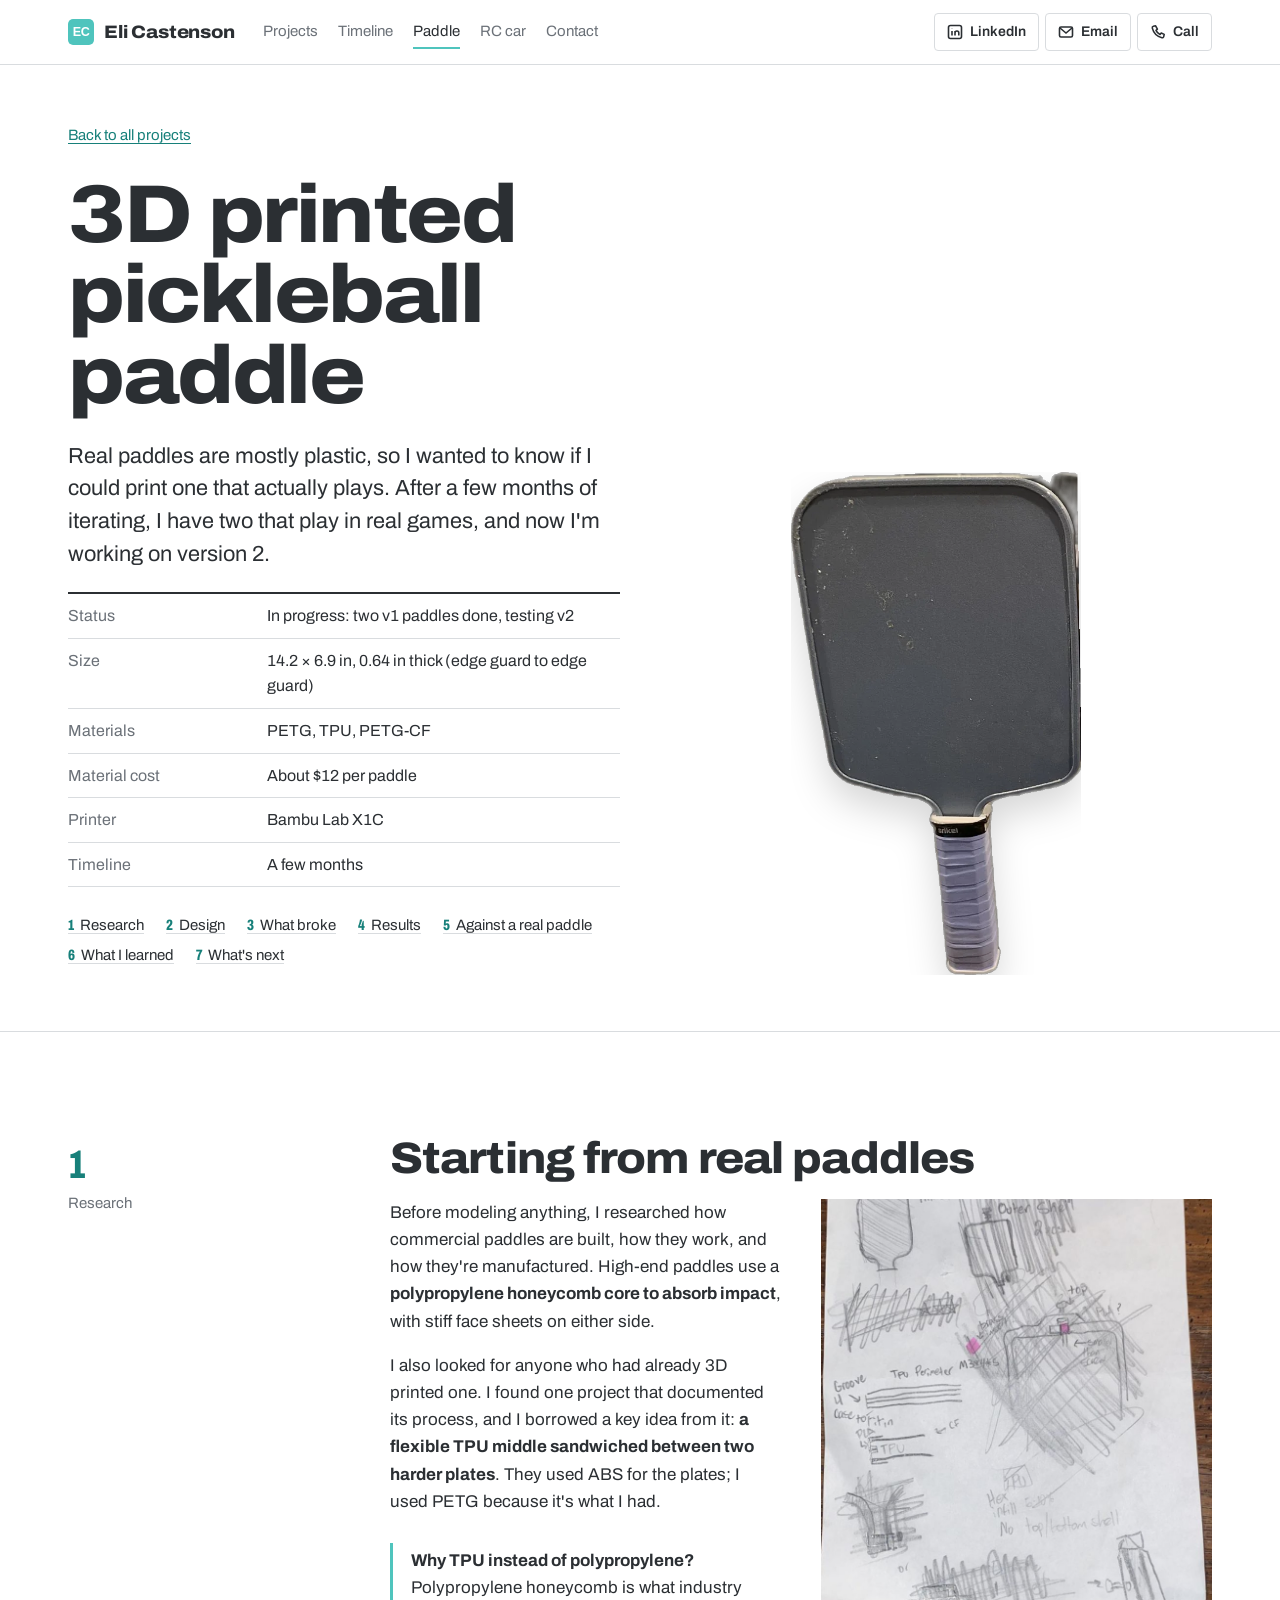
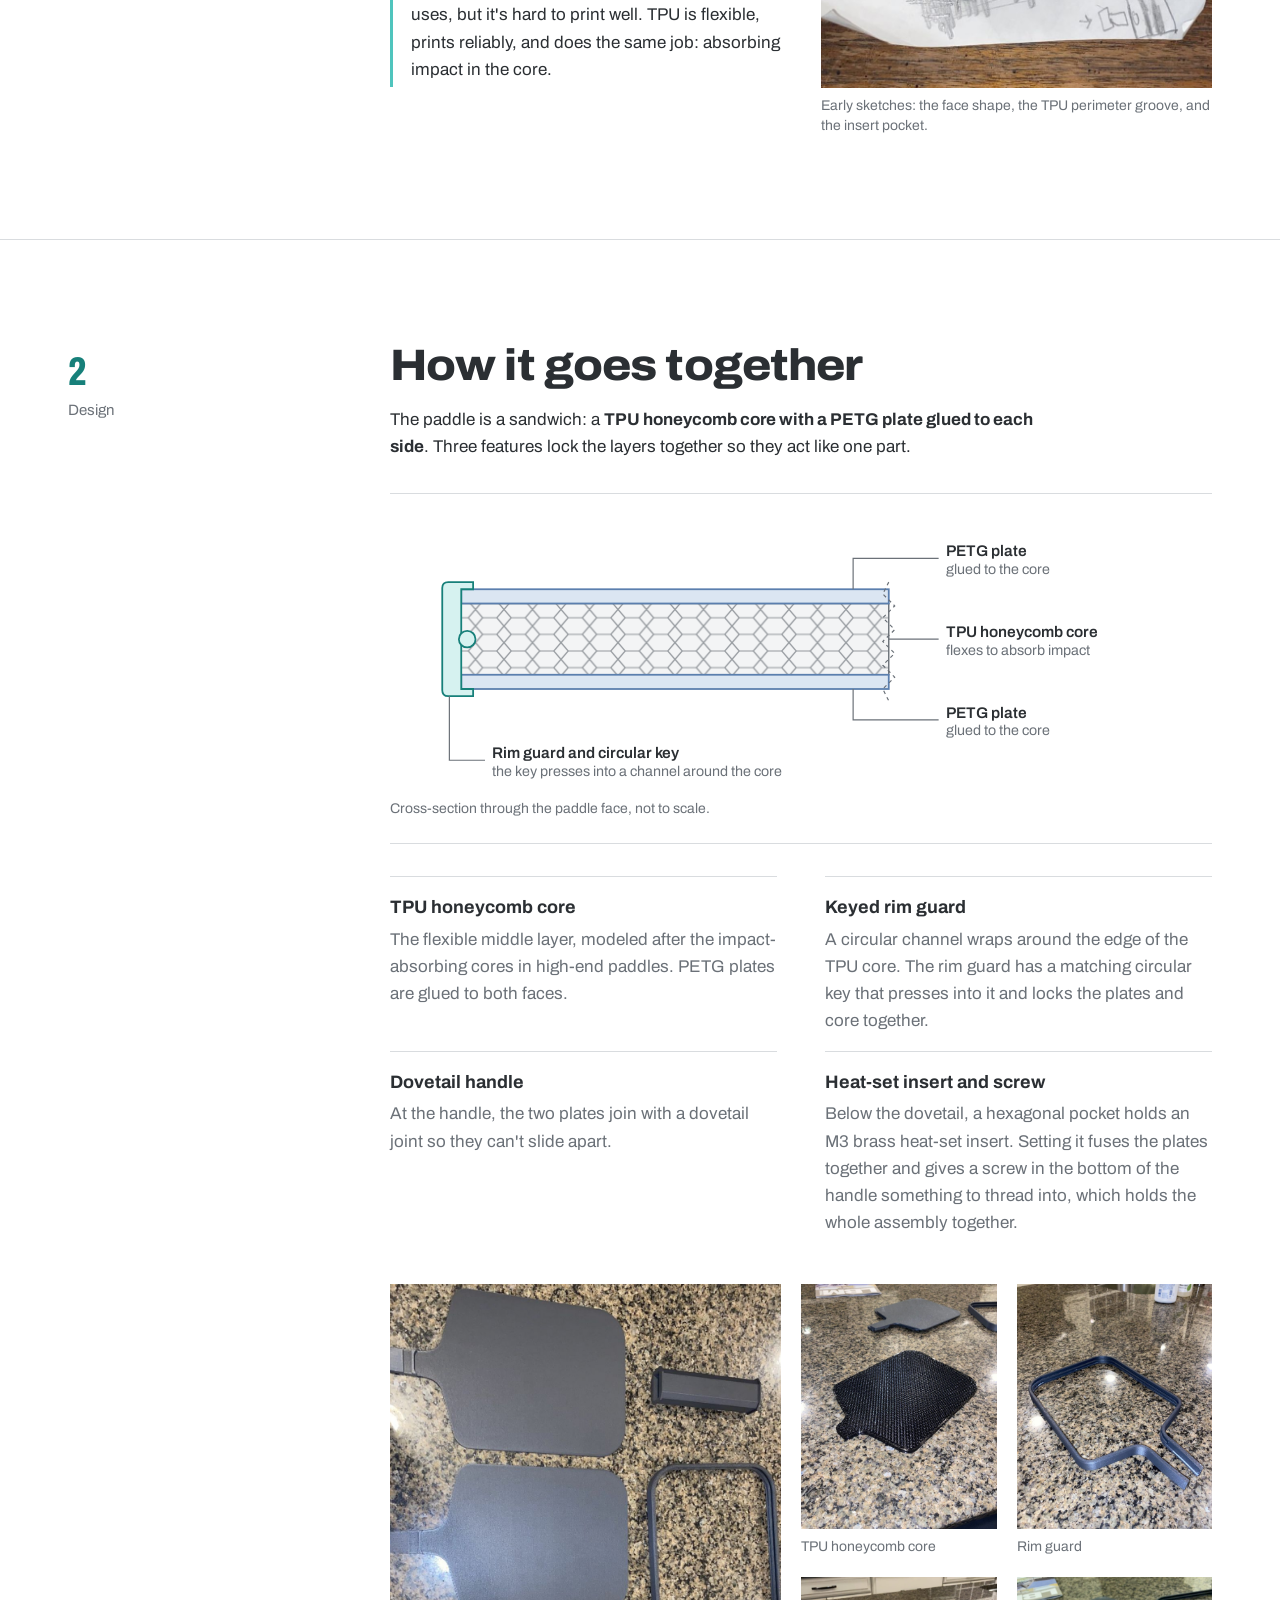
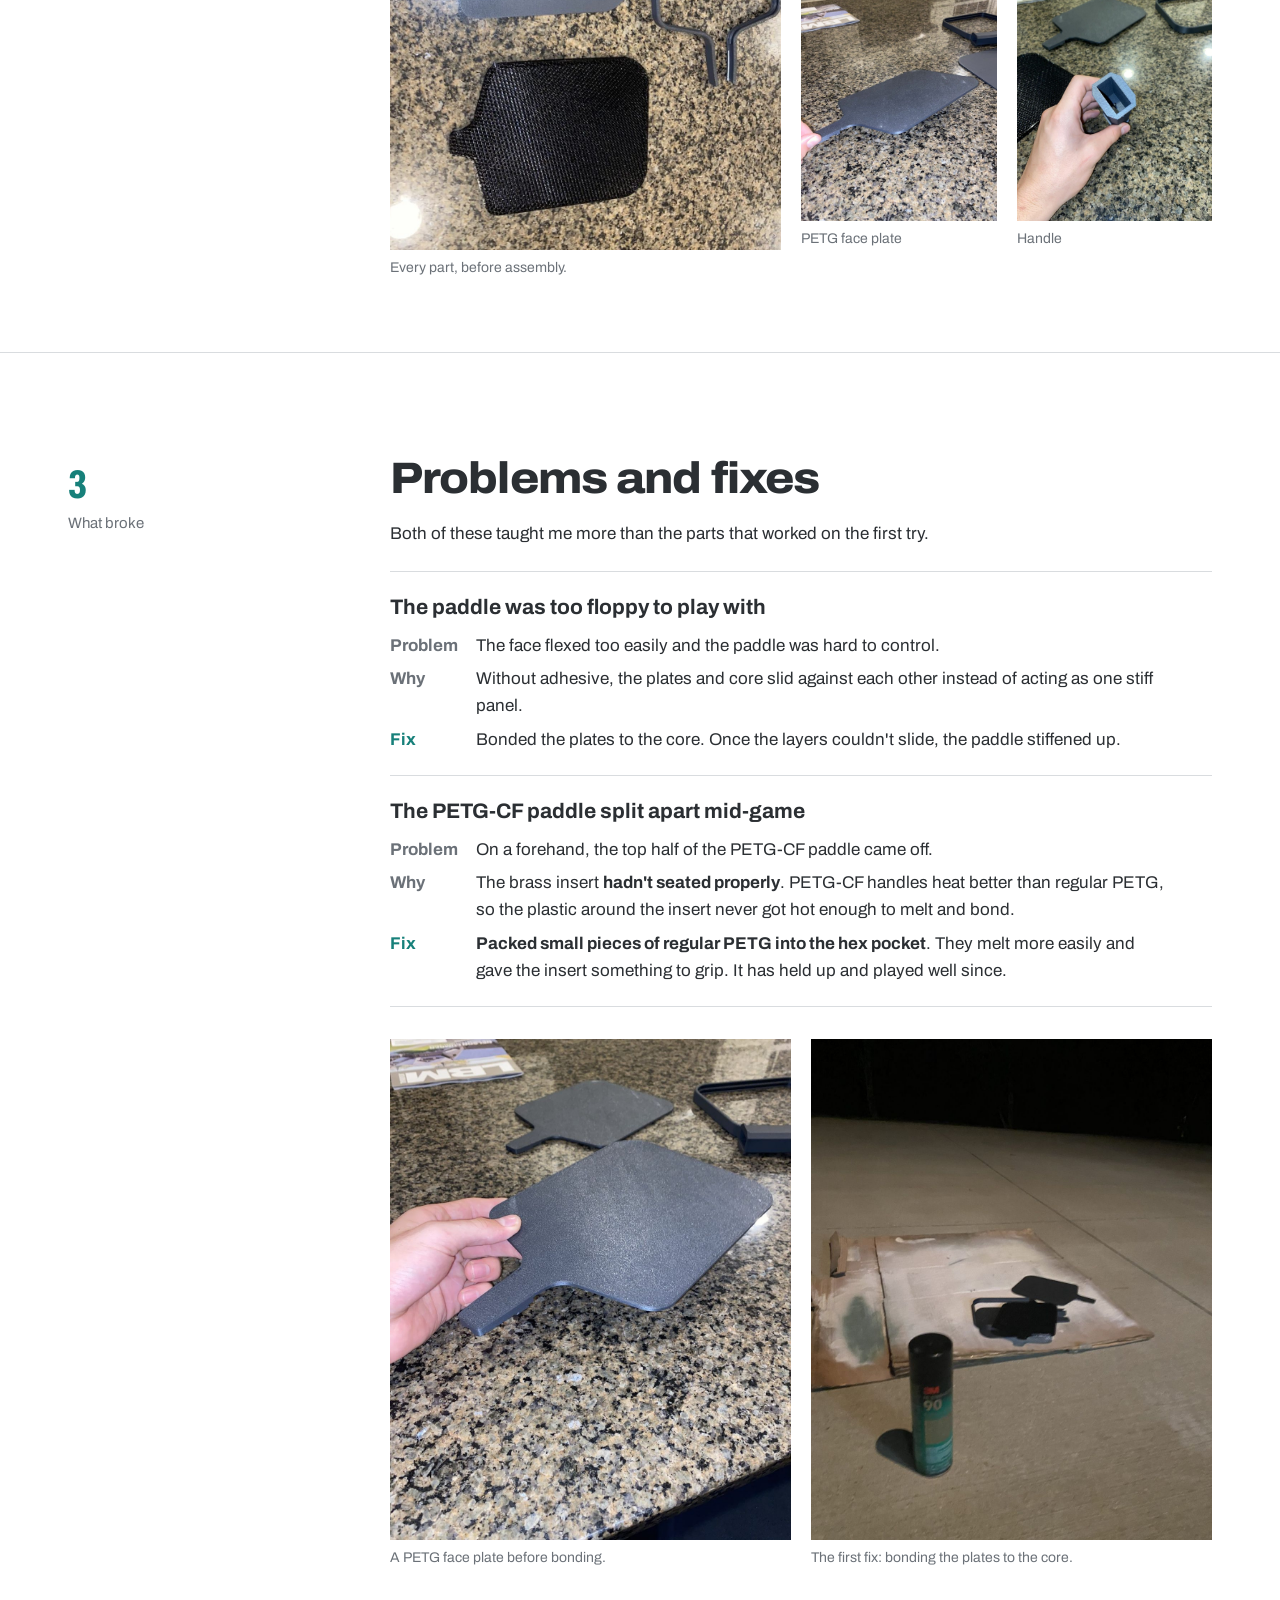
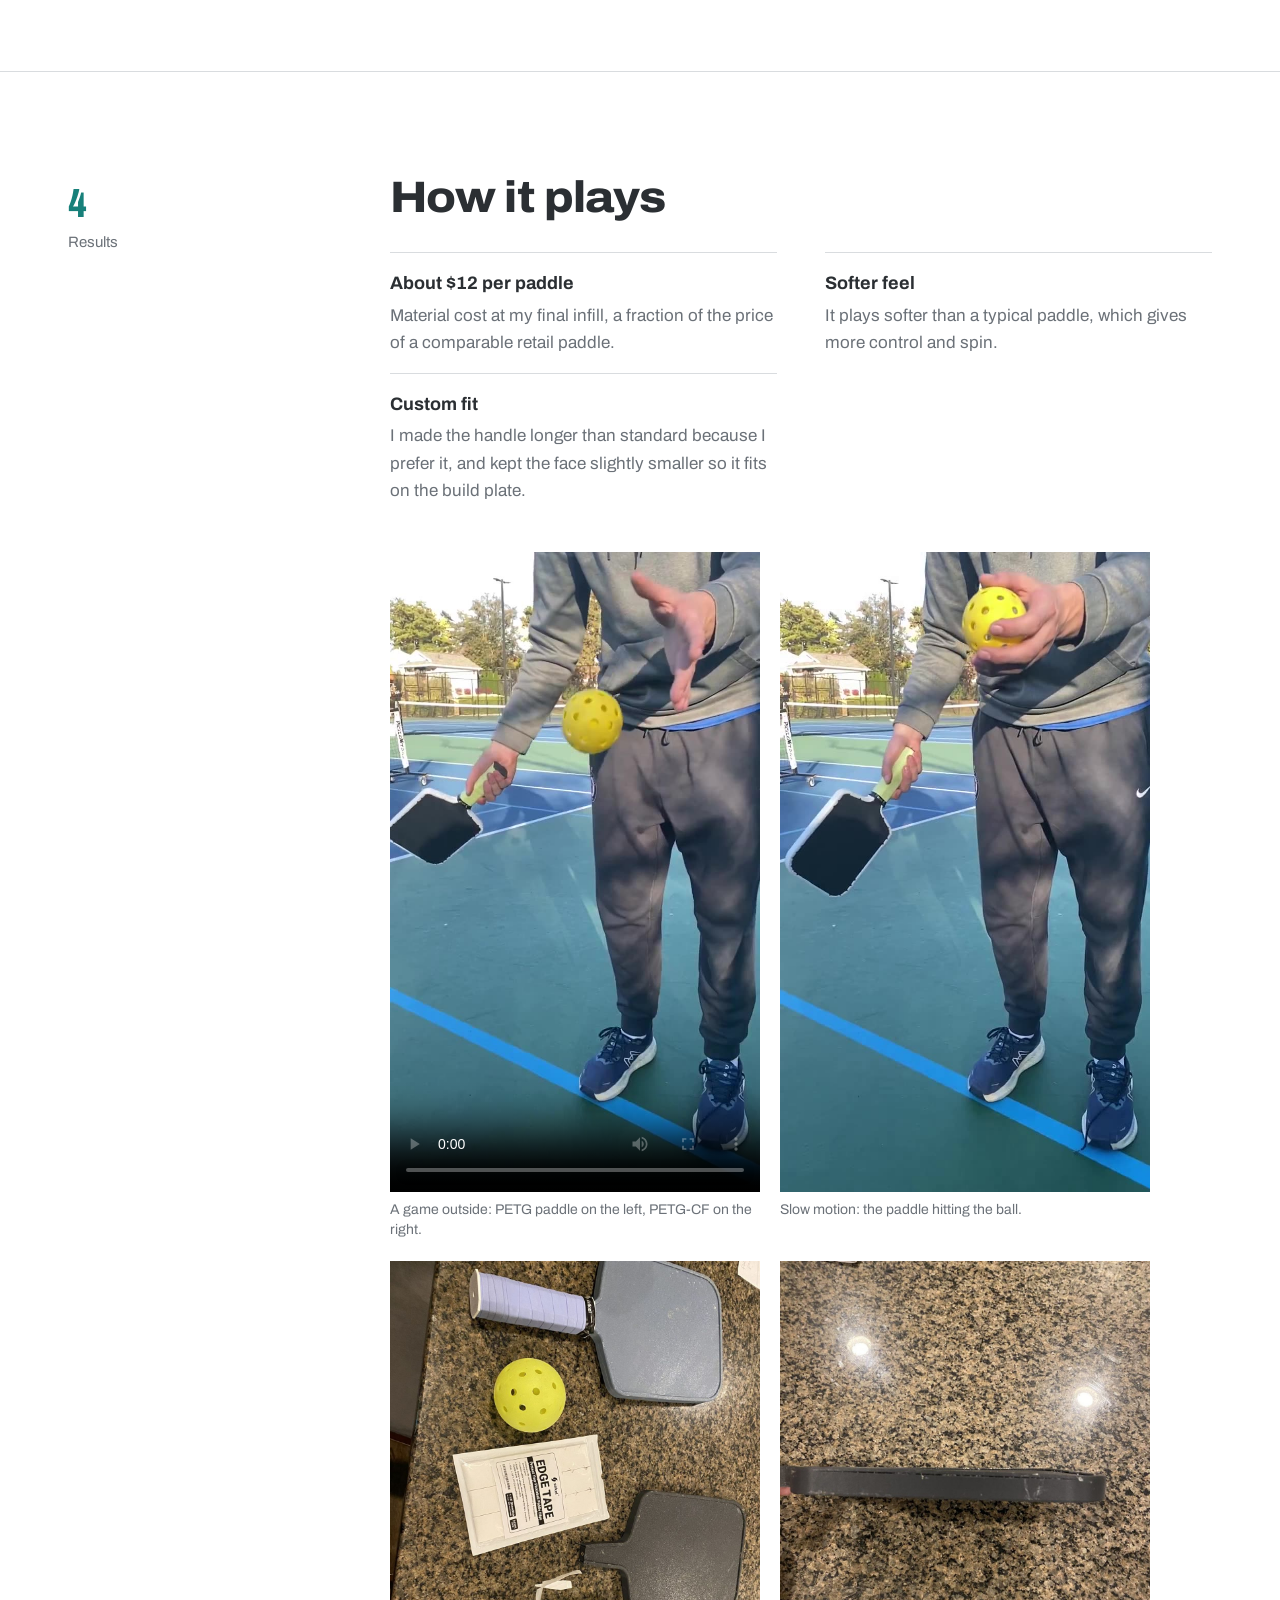
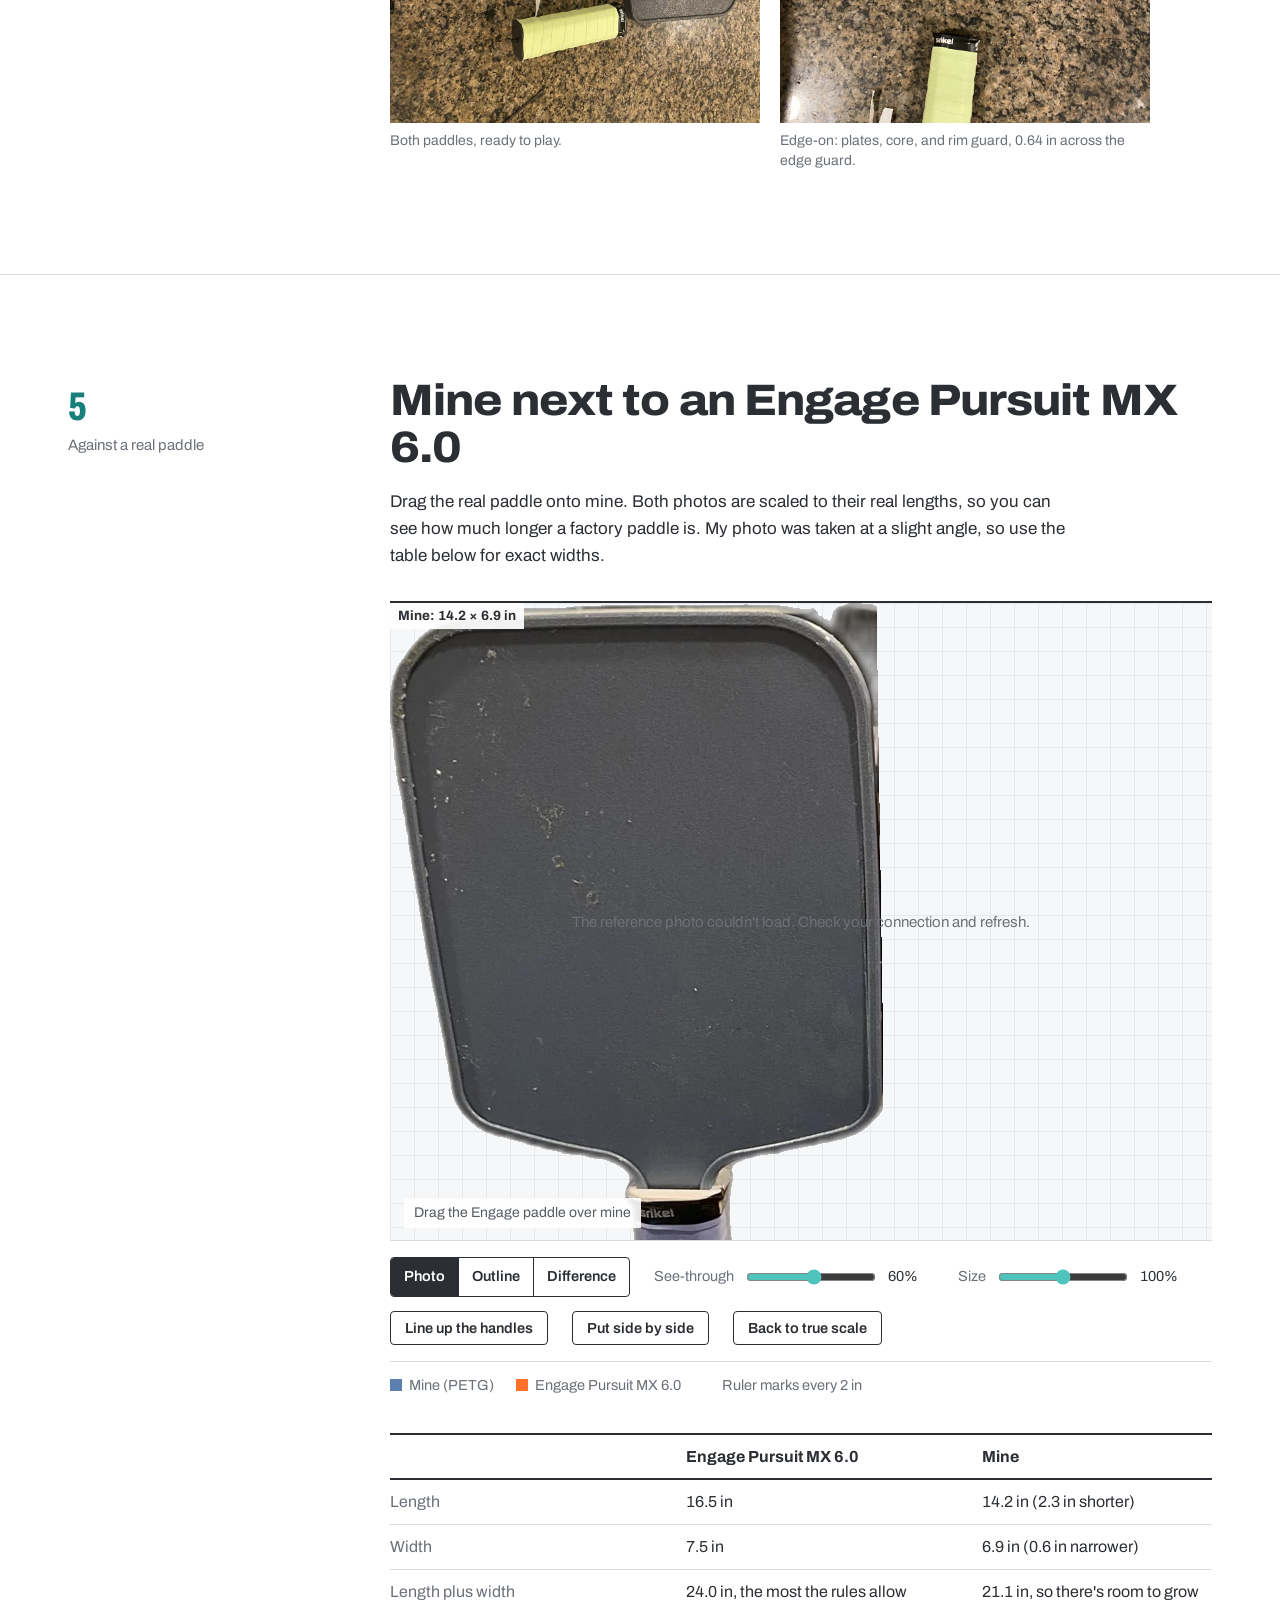
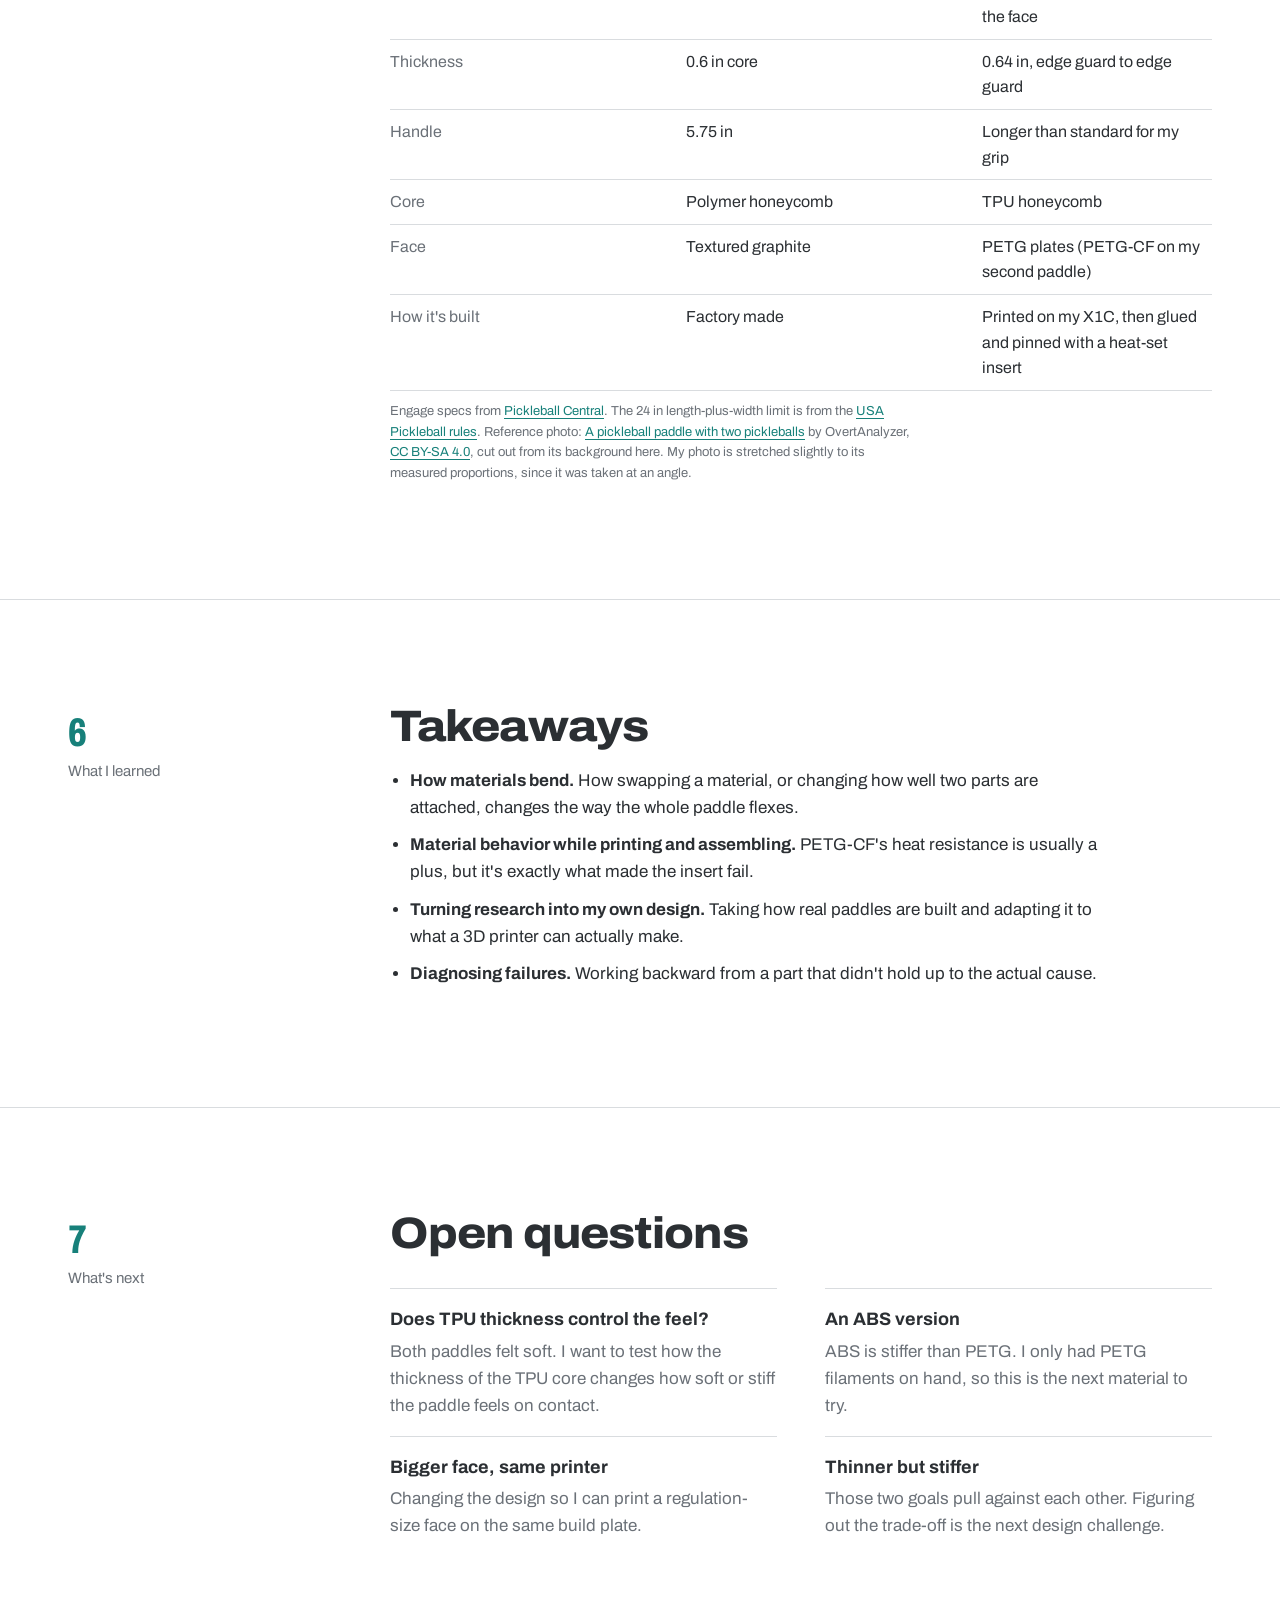
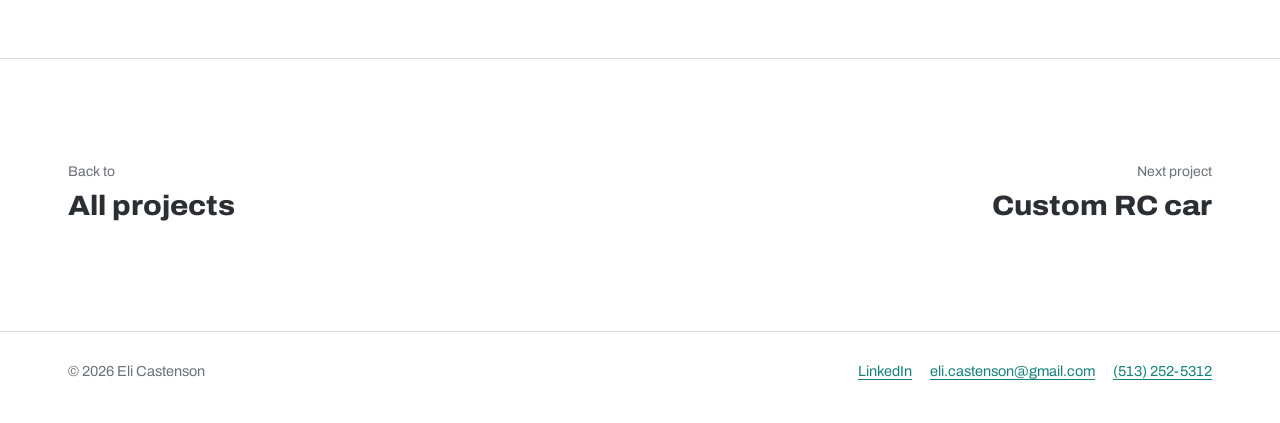
==== commit b2db73f3: "Mark the pickleball paddle as an ongoing project Co-Authored-By: Claude Opus 5.5 <noreply@anthropic." ====
--- a/paddle.html
+++ b/paddle.html
@@ -46,9 +46,9 @@
       <div class="p-hero-grid">
         <div class="p-hero-text">
           <h1>3D printed pickleball paddle</h1>
-          <p class="lede">Real paddles are mostly plastic, so I wanted to know if I could print one that actually plays. After a few months of iterating, I finished two.</p>
+          <p class="lede">Real paddles are mostly plastic, so I wanted to know if I could print one that actually plays. After a few months of iterating, I have two that play in real games, and now I'm working on version 2.</p>
           <table class="kv">
-            <tr><th>Status</th><td>Two finished paddles</td></tr>
+            <tr><th>Status</th><td>In progress: two v1 paddles done, testing v2</td></tr>
             <tr><th>Size</th><td>14.2 &times; 6.9 in, 0.64 in thick (edge guard to edge guard)</td></tr>
             <tr><th>Materials</th><td>PETG, TPU, PETG-CF</td></tr>
             <tr><th>Material cost</th><td>About $12 per paddle</td></tr>
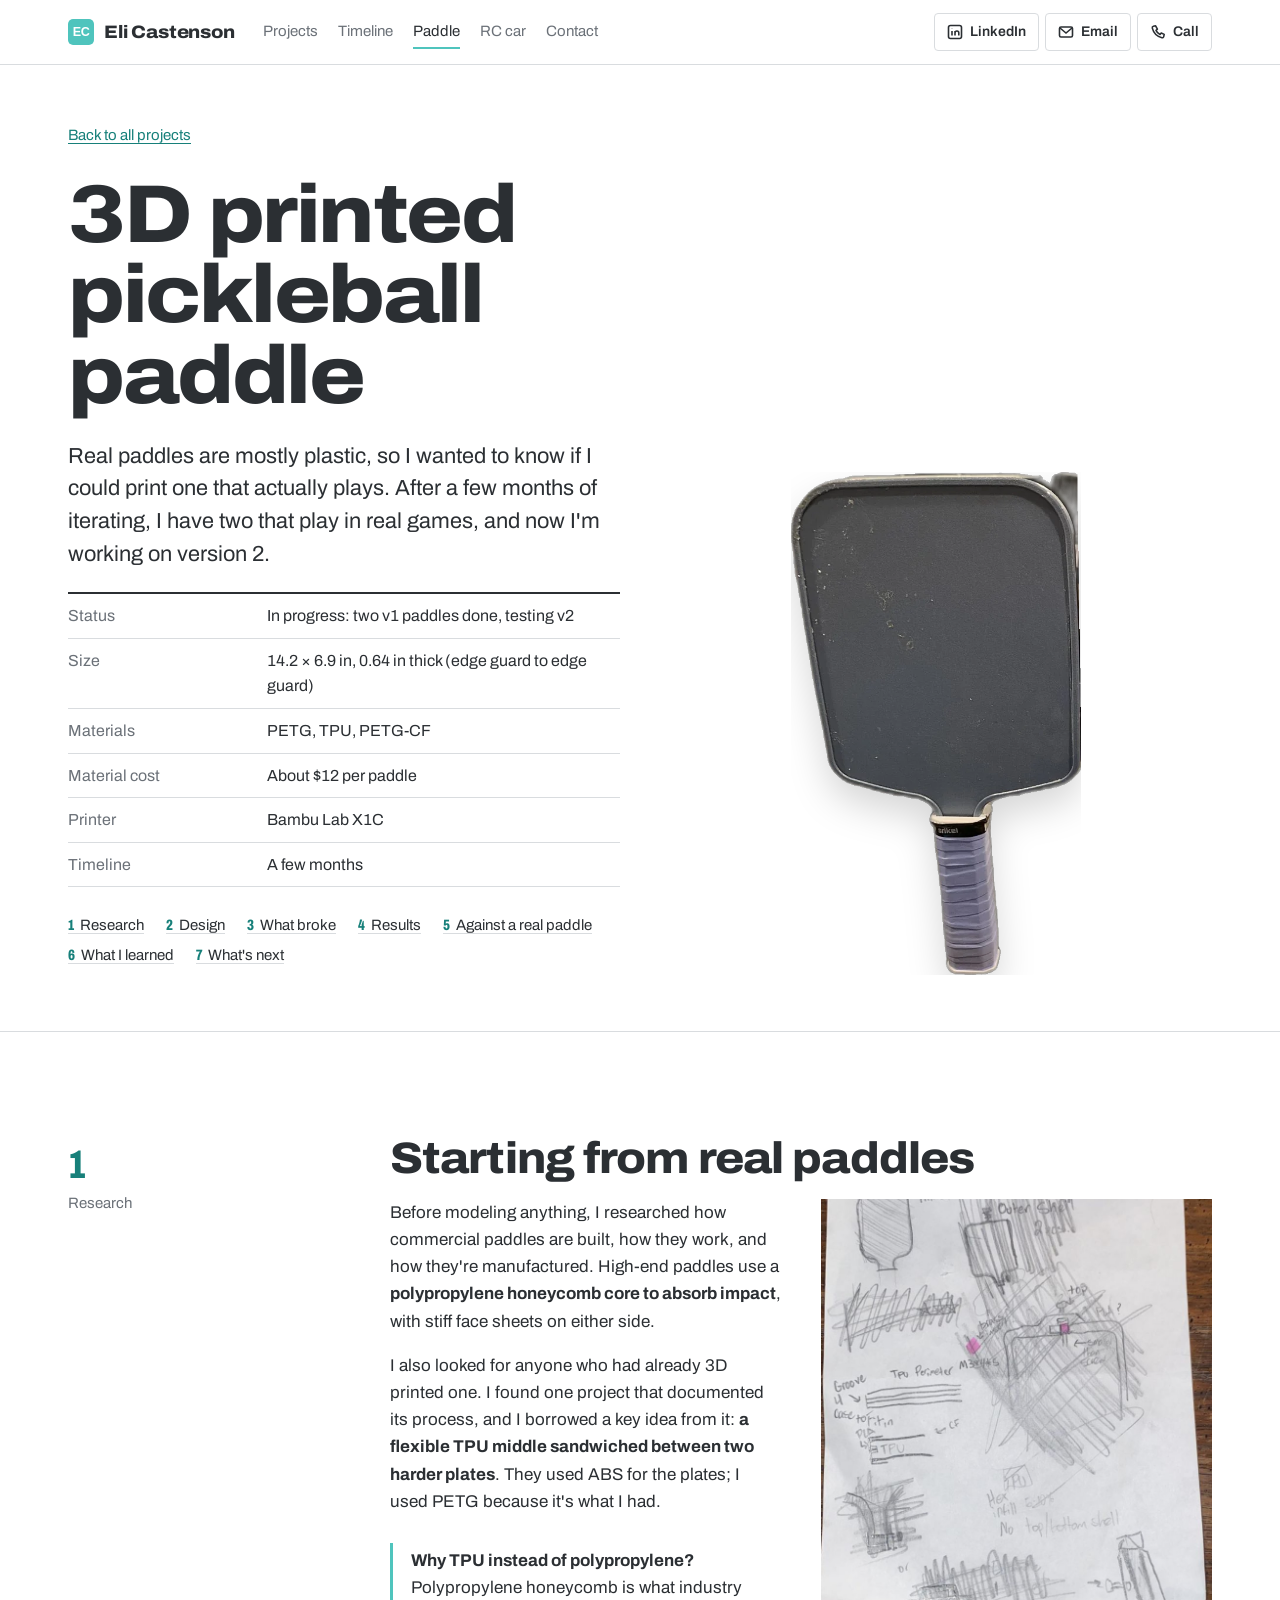
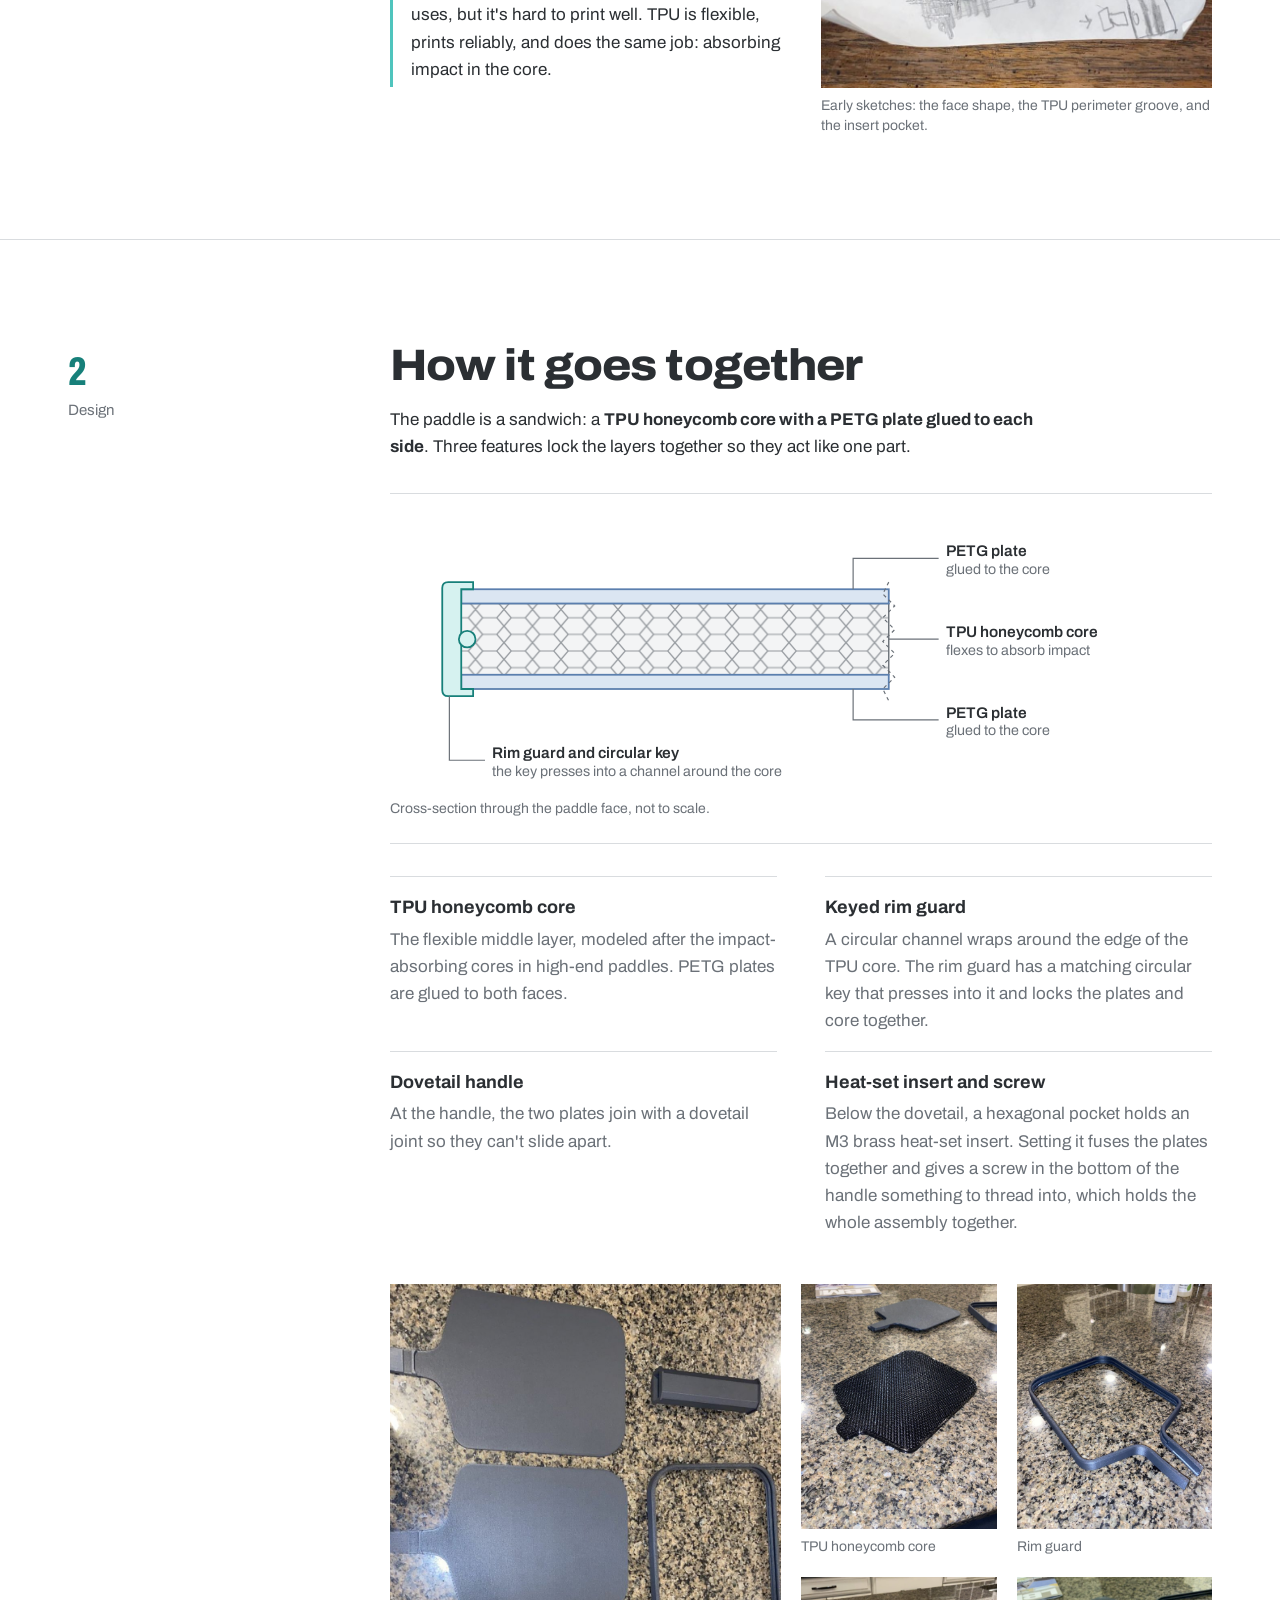
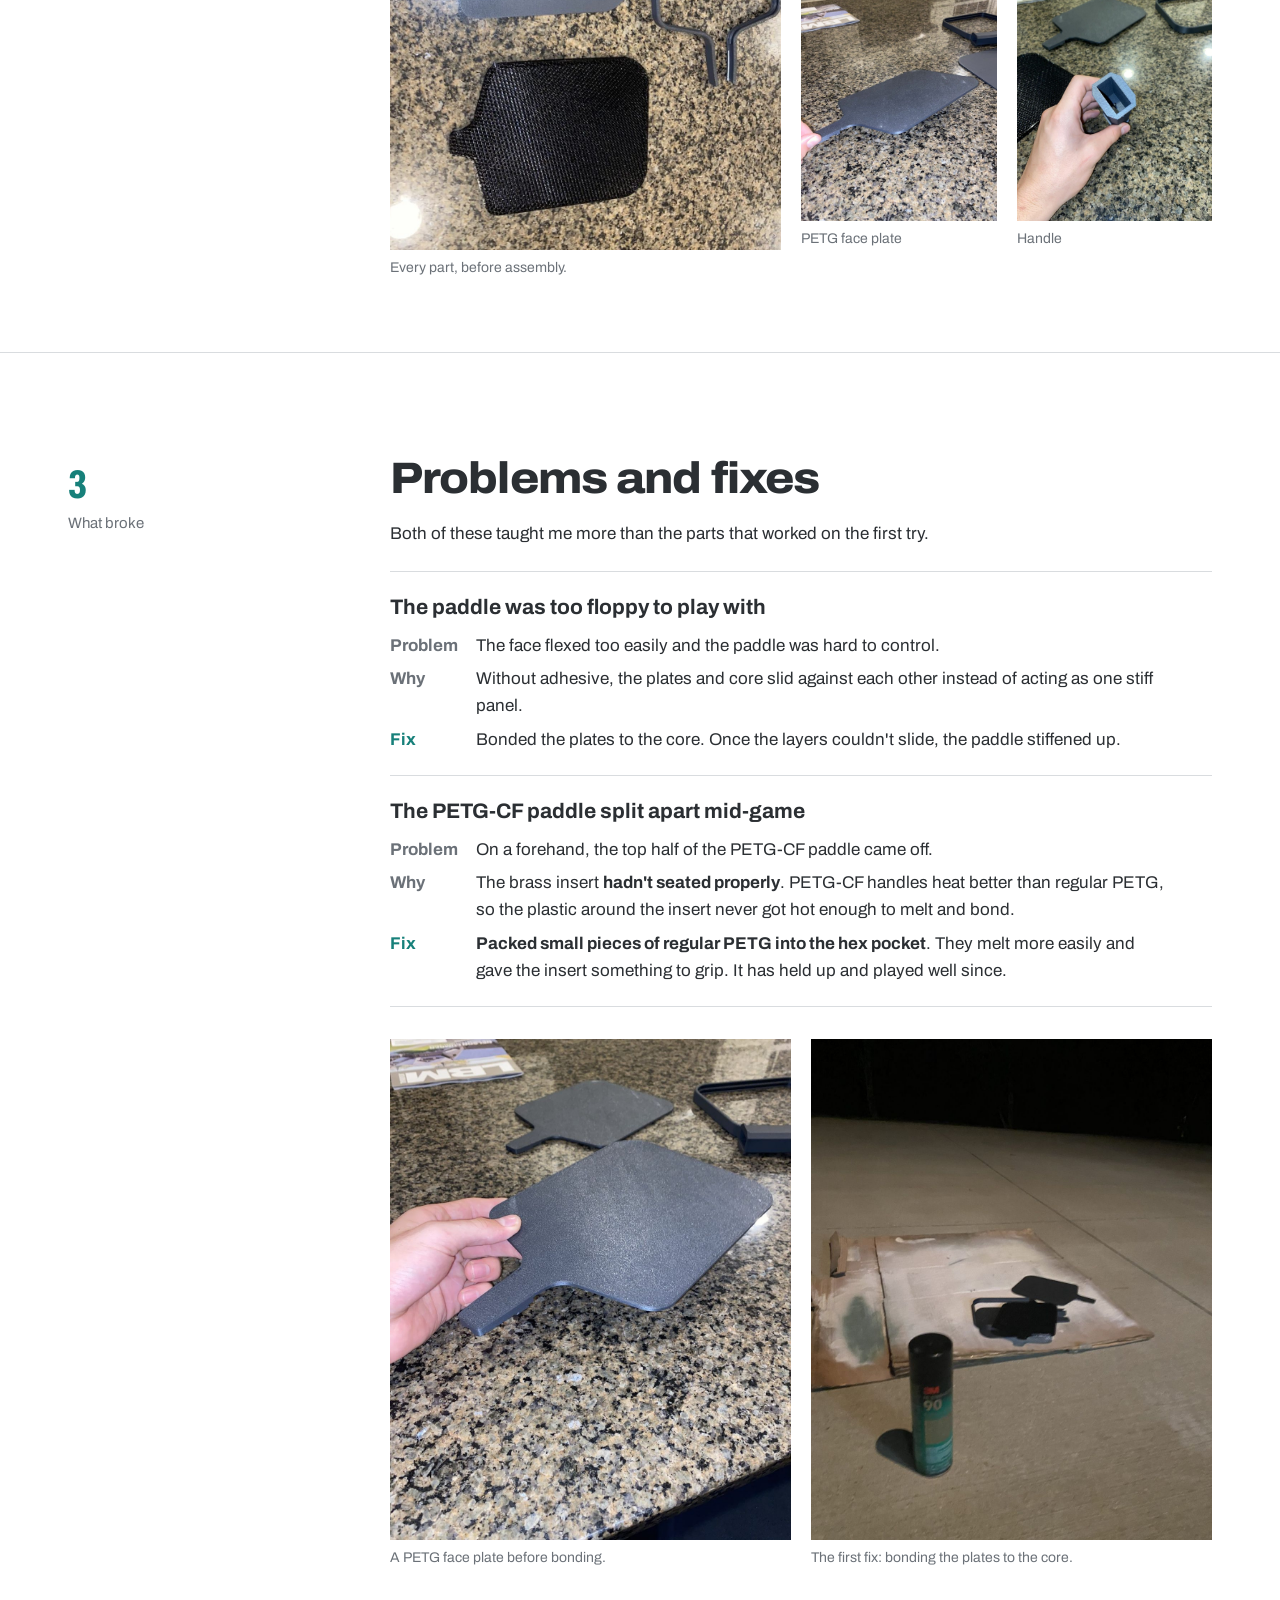
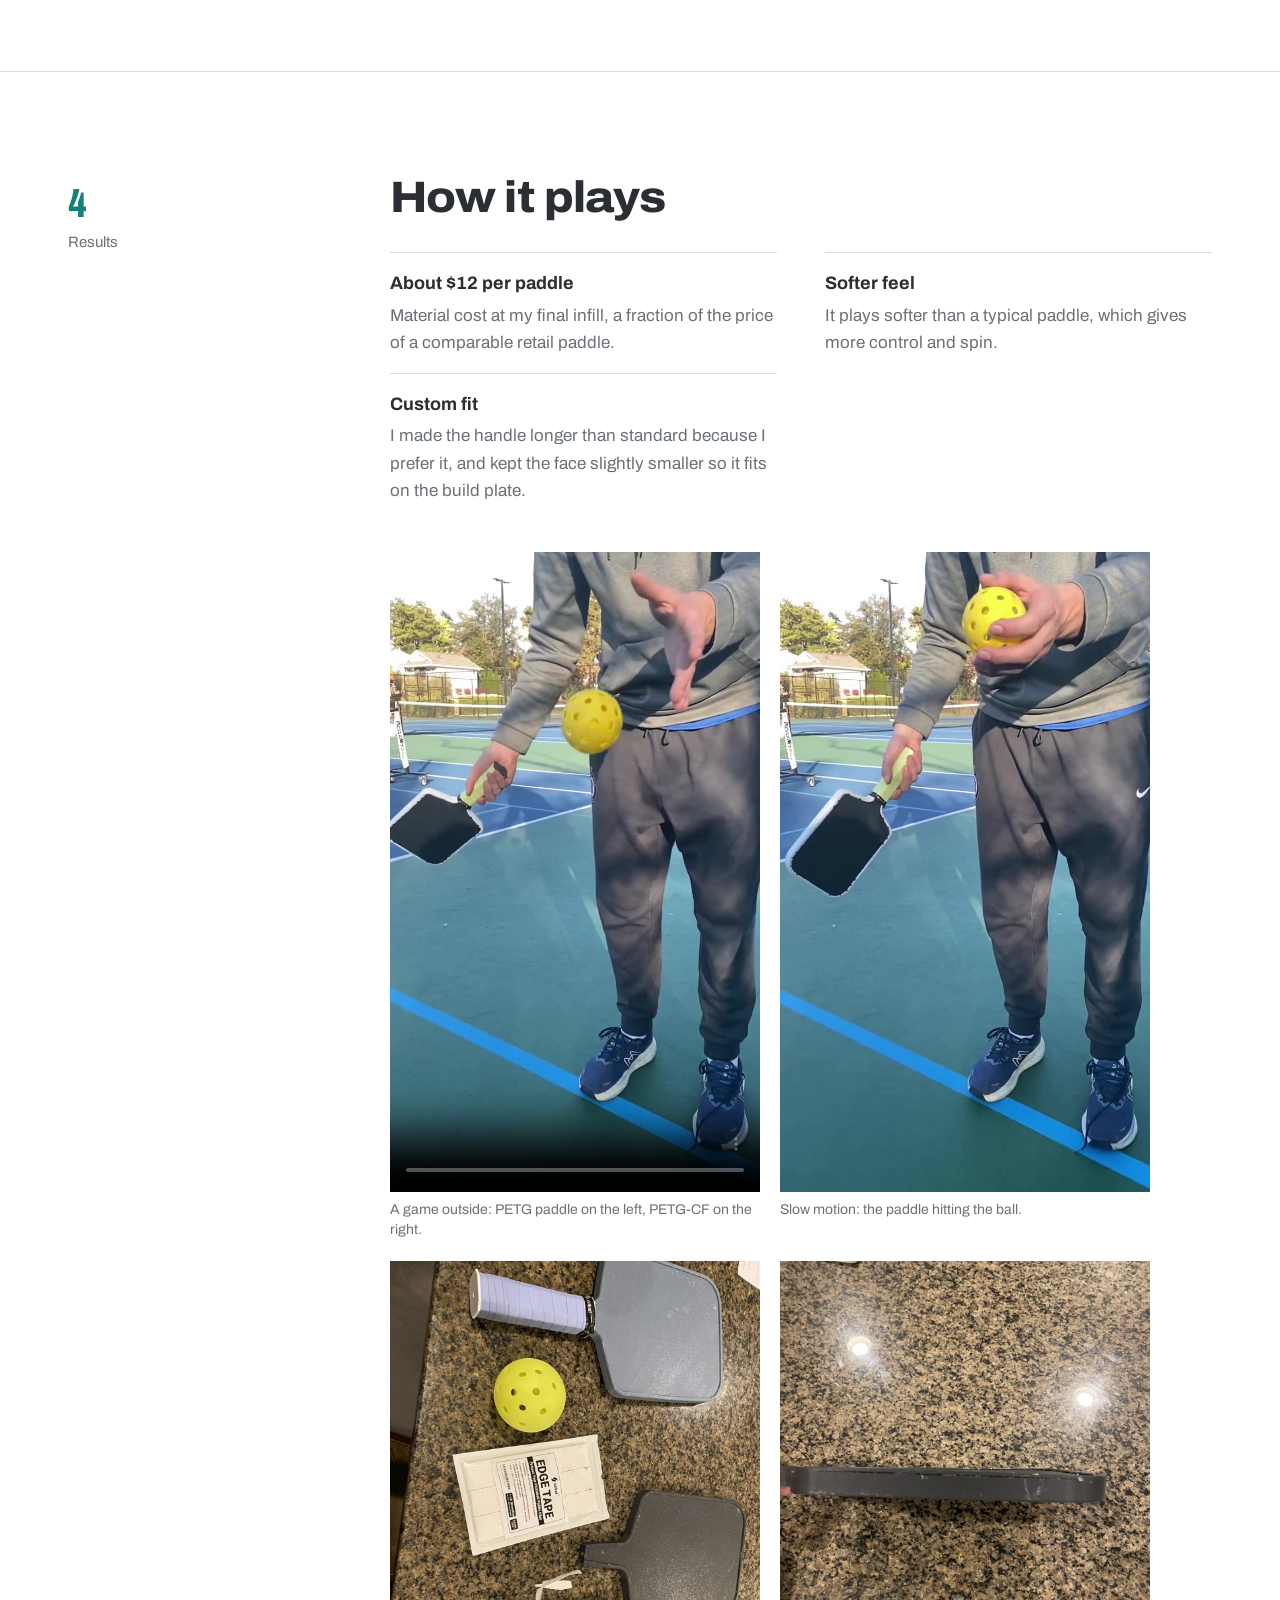
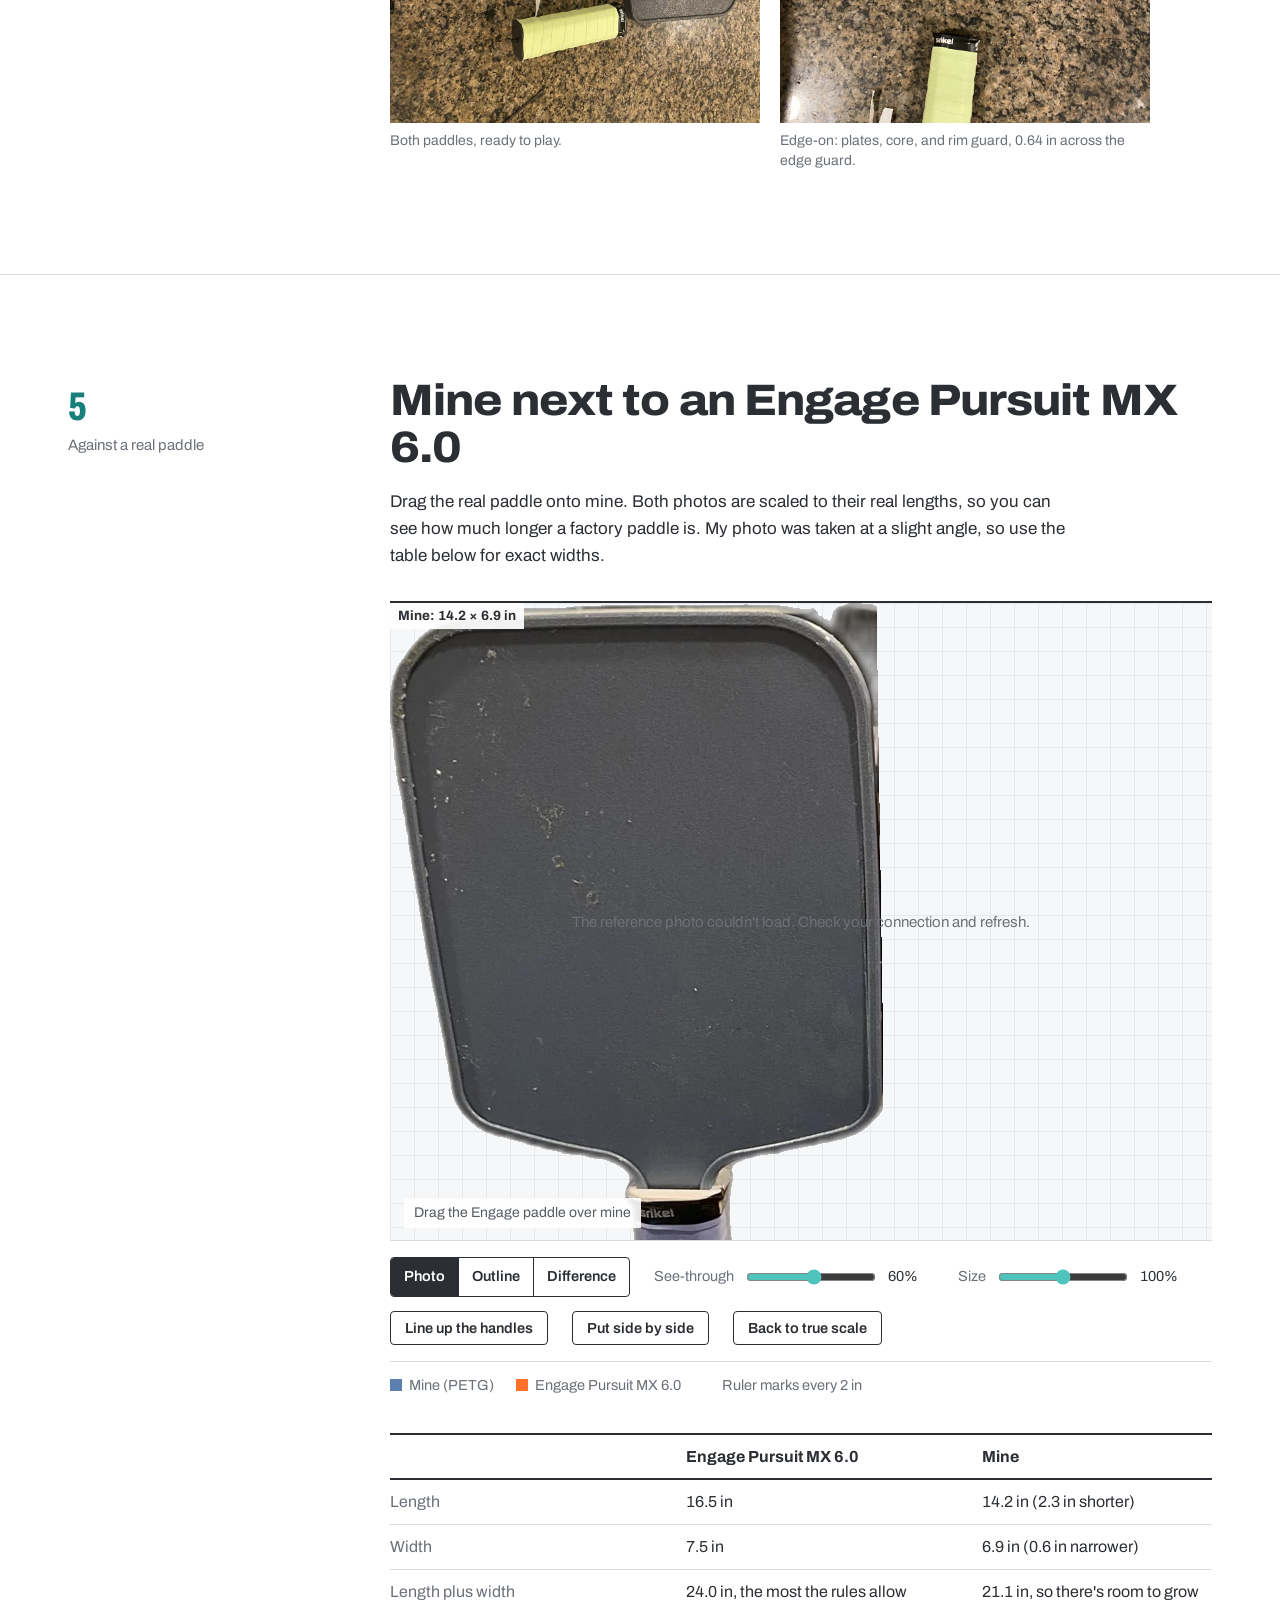
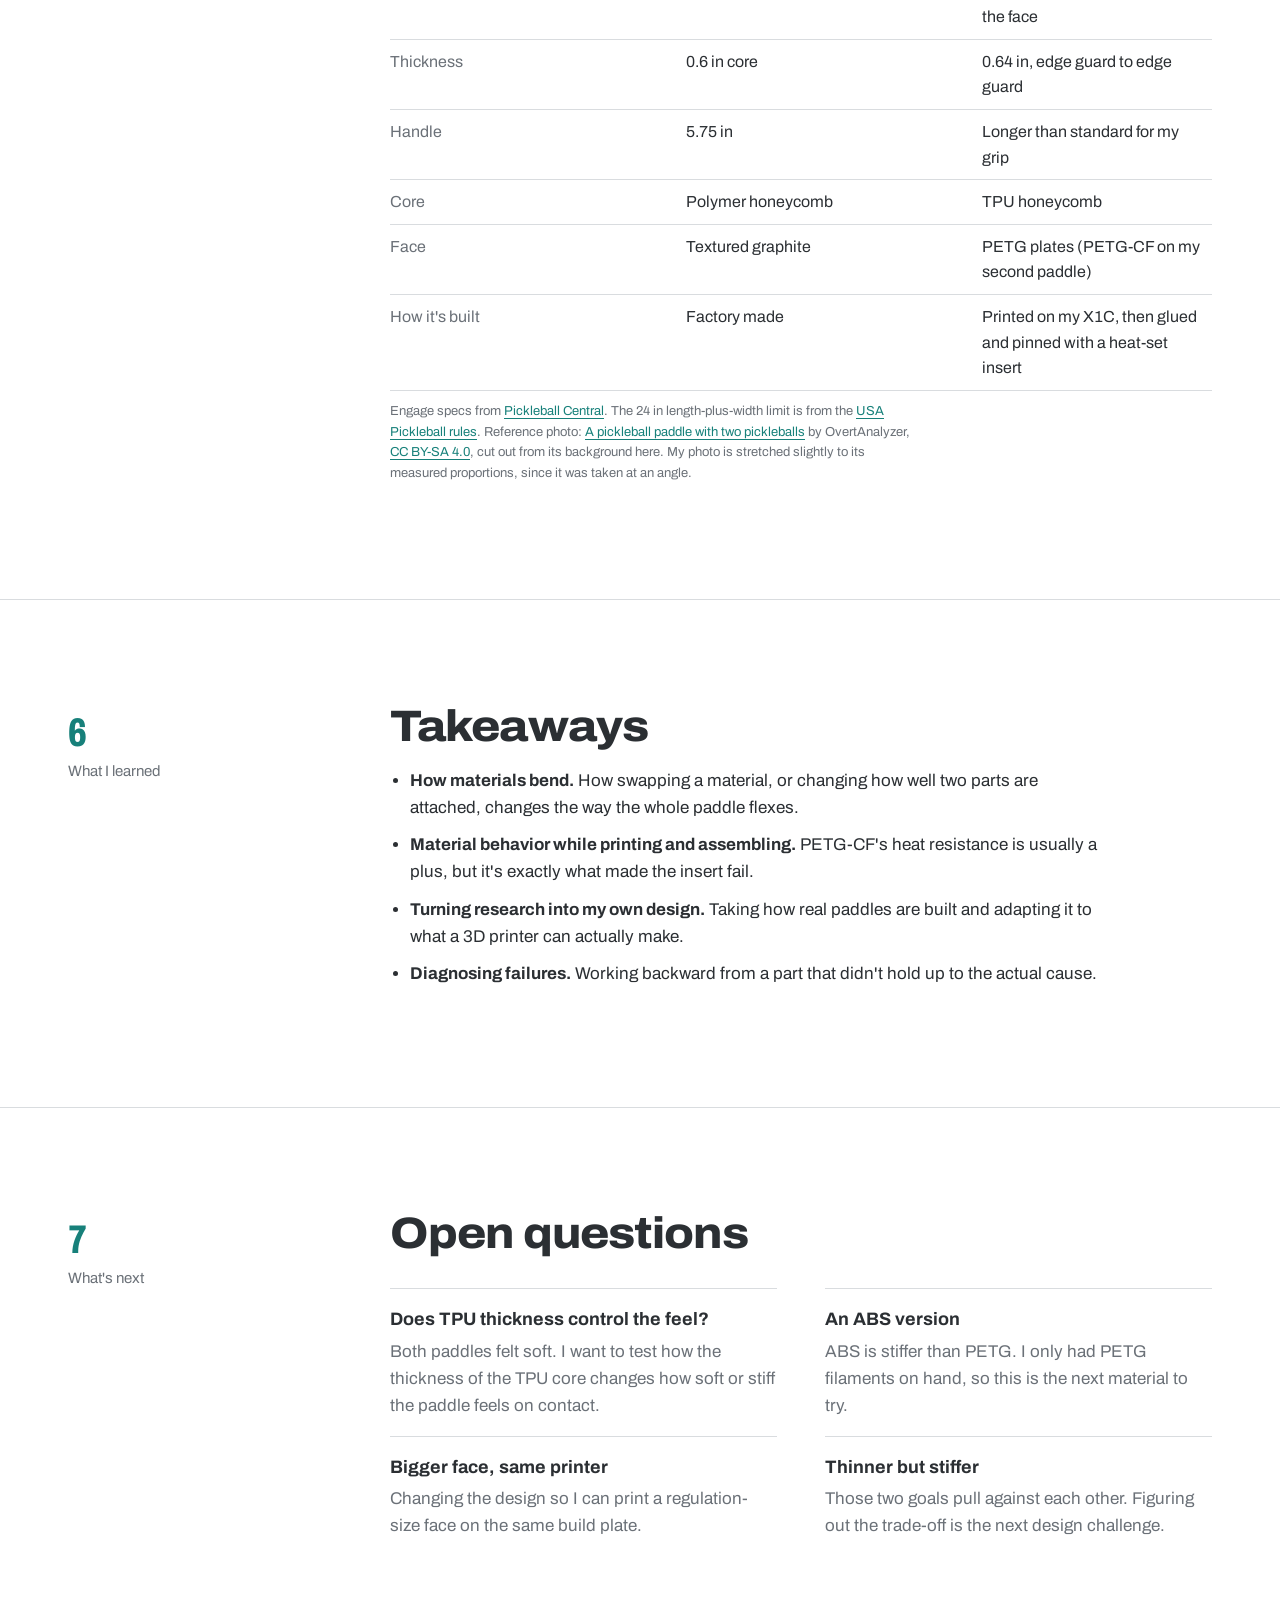
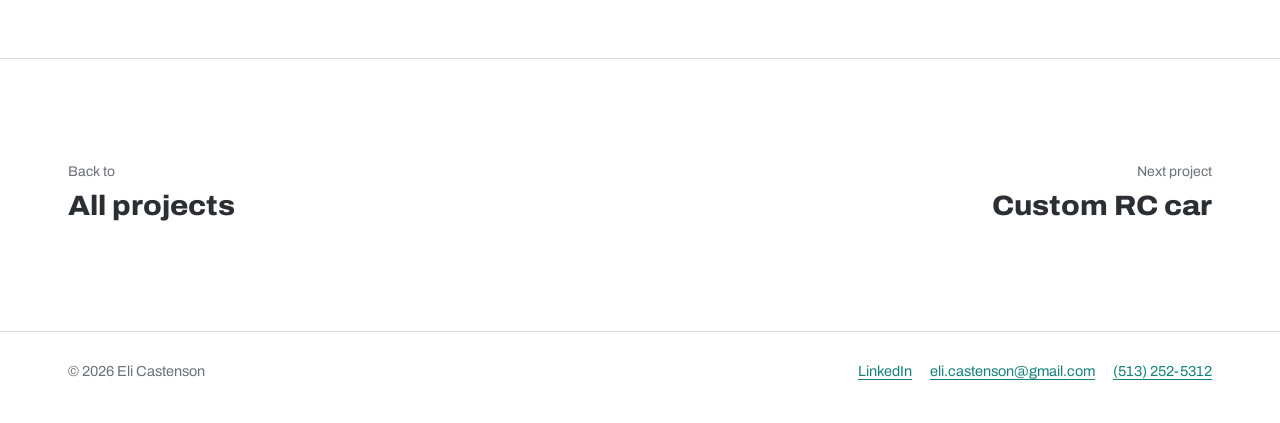
==== commit 1ad16813: "Restructure home page from reviewer feedback: stronger intro, results row, leaner projects, resume b" ====
--- a/paddle.html
+++ b/paddle.html
@@ -16,7 +16,7 @@
   <link rel="preconnect" href="https://fonts.googleapis.com">
   <link rel="preconnect" href="https://fonts.gstatic.com" crossorigin>
   <link href="https://fonts.googleapis.com/css2?family=Archivo:wdth,wght@62..125,400..800&family=IBM+Plex+Mono:wght@400;500;600&display=swap" rel="stylesheet">
-  <link rel="stylesheet" href="style.css?v=13">
+  <link rel="stylesheet" href="style.css?v=15">
 </head>
 <body>
 
@@ -31,6 +31,7 @@
       <a href="index.html#contact">Contact</a>
     </nav>
     <div class="hdr-contact">
+      <a href="resume.pdf" data-resume hidden><svg viewBox="0 0 16 16" fill="none" stroke="currentColor" stroke-width="1.6" aria-hidden="true"><path d="M4 1.5h5.5L12.5 4.5v10h-8.5z" stroke-linejoin="round"/><path d="M9.5 1.5v3h3M6.5 8h4M6.5 10.5h4"/></svg><span>Resume</span></a>
       <a href="https://www.linkedin.com/in/eli-castenson-846267266/" target="_blank" rel="noopener"><svg viewBox="0 0 16 16" fill="none" stroke="currentColor" stroke-width="1.6" aria-hidden="true"><rect x="1.5" y="1.5" width="13" height="13" rx="2"/><path d="M5 7v4.5M5 4.6v.1M8 11.5V7m0 2c0-1.3.9-2 2-2s1.8.7 1.8 2v2.5"/></svg><span>LinkedIn</span></a>
       <a href="mailto:eli.castenson@gmail.com"><svg viewBox="0 0 16 16" fill="none" stroke="currentColor" stroke-width="1.6" aria-hidden="true"><rect x="1.5" y="3" width="13" height="10" rx="1.5"/><path d="M2 4l6 5 6-5"/></svg><span>Email</span></a>
       <a href="tel:+15132525312"><svg viewBox="0 0 16 16" fill="none" stroke="currentColor" stroke-width="1.6" aria-hidden="true"><path d="M5.6 1.8 3.4 2.3c-.8.2-1.3 1-1.1 1.8 1.2 4.7 4.9 8.4 9.6 9.6.8.2 1.6-.3 1.8-1.1l.5-2.2-3-1.4-1.2 1.4c-1.8-.8-3.2-2.2-4-4l1.4-1.2z" stroke-linejoin="round"/></svg><span>Call</span></a>
@@ -288,7 +289,7 @@
   </div>
 </footer>
 
-<script src="script.js?v=13" defer></script>
-<script src="compare.js?v=13" defer></script>
+<script src="script.js?v=15" defer></script>
+<script src="compare.js?v=15" defer></script>
 </body>
 </html>
--- a/style.css
+++ b/style.css
@@ -164,7 +164,7 @@
 .proj-media { position: relative; margin-right: calc(-1 * var(--gutter) - max(0px, (100vw - var(--max)) / 2)); }
 .proj.flip .proj-text { order: 2; }
 .proj.flip .proj-media { margin-right: 0; margin-left: calc(-1 * var(--gutter) - max(0px, (100vw - var(--max)) / 2)); }
-.proj-media img { width: 100%; aspect-ratio: 4 / 3; object-fit: cover; }
+.proj-media img { width: 100%; height: auto; aspect-ratio: 4 / 3; object-fit: cover; }
 .proj h2 a { color: inherit; text-decoration: none; }
 .proj h2 a:hover { color: var(--teal-ink); }
 .proj p { max-width: 30em; }
@@ -699,3 +699,24 @@
   .tl-name { justify-self: start; background: var(--paper); padding: 0 6px 0 0; }
   .tl-key { margin-top: 30px; }
 }
+
+/* ==========================================================
+   Home page, leaner layout (Nov 10)
+   ========================================================== */
+[data-resume][hidden] { display: none !important; }
+.hero h1 { max-width: 11em; }
+.hero .lede { font-weight: 600; }
+.lede-2 { margin-top: 16px; max-width: 34em; font-size: clamp(17px, 1.45vw, 19px); line-height: 1.6; color: var(--ink-2); }
+.lede-2 strong { color: var(--ink); }
+.hero .actions { margin-top: 30px; }
+
+/* the "why me" row: three results, one line each */
+.proof { list-style: none; margin: 0; padding: 28px 0 clamp(40px, 6vw, 72px); display: grid; grid-template-columns: repeat(3, minmax(0, 1fr)); gap: 24px 40px; border-top: 1px solid var(--rule); }
+.proof li { display: grid; grid-template-columns: auto minmax(0, 1fr); gap: 16px; align-items: start; }
+.proof b { font-size: clamp(40px, 4.4vw, 56px); line-height: .9; font-weight: 800; font-variation-settings: "wdth" 72; color: var(--teal-ink); font-variant-numeric: tabular-nums; min-width: 1.1em; }
+.proof span { font-size: 15.5px; line-height: 1.5; color: var(--ink-2); padding-top: 2px; }
+.proof strong { color: var(--ink); }
+@media (max-width: 860px) { .proof { grid-template-columns: 1fr; gap: 18px; } }
+
+.proj-text > p { max-width: 30em; margin-bottom: 24px; }
+.proj-media.dark img { object-fit: contain; background: #1c2228; padding: 3% 0; }
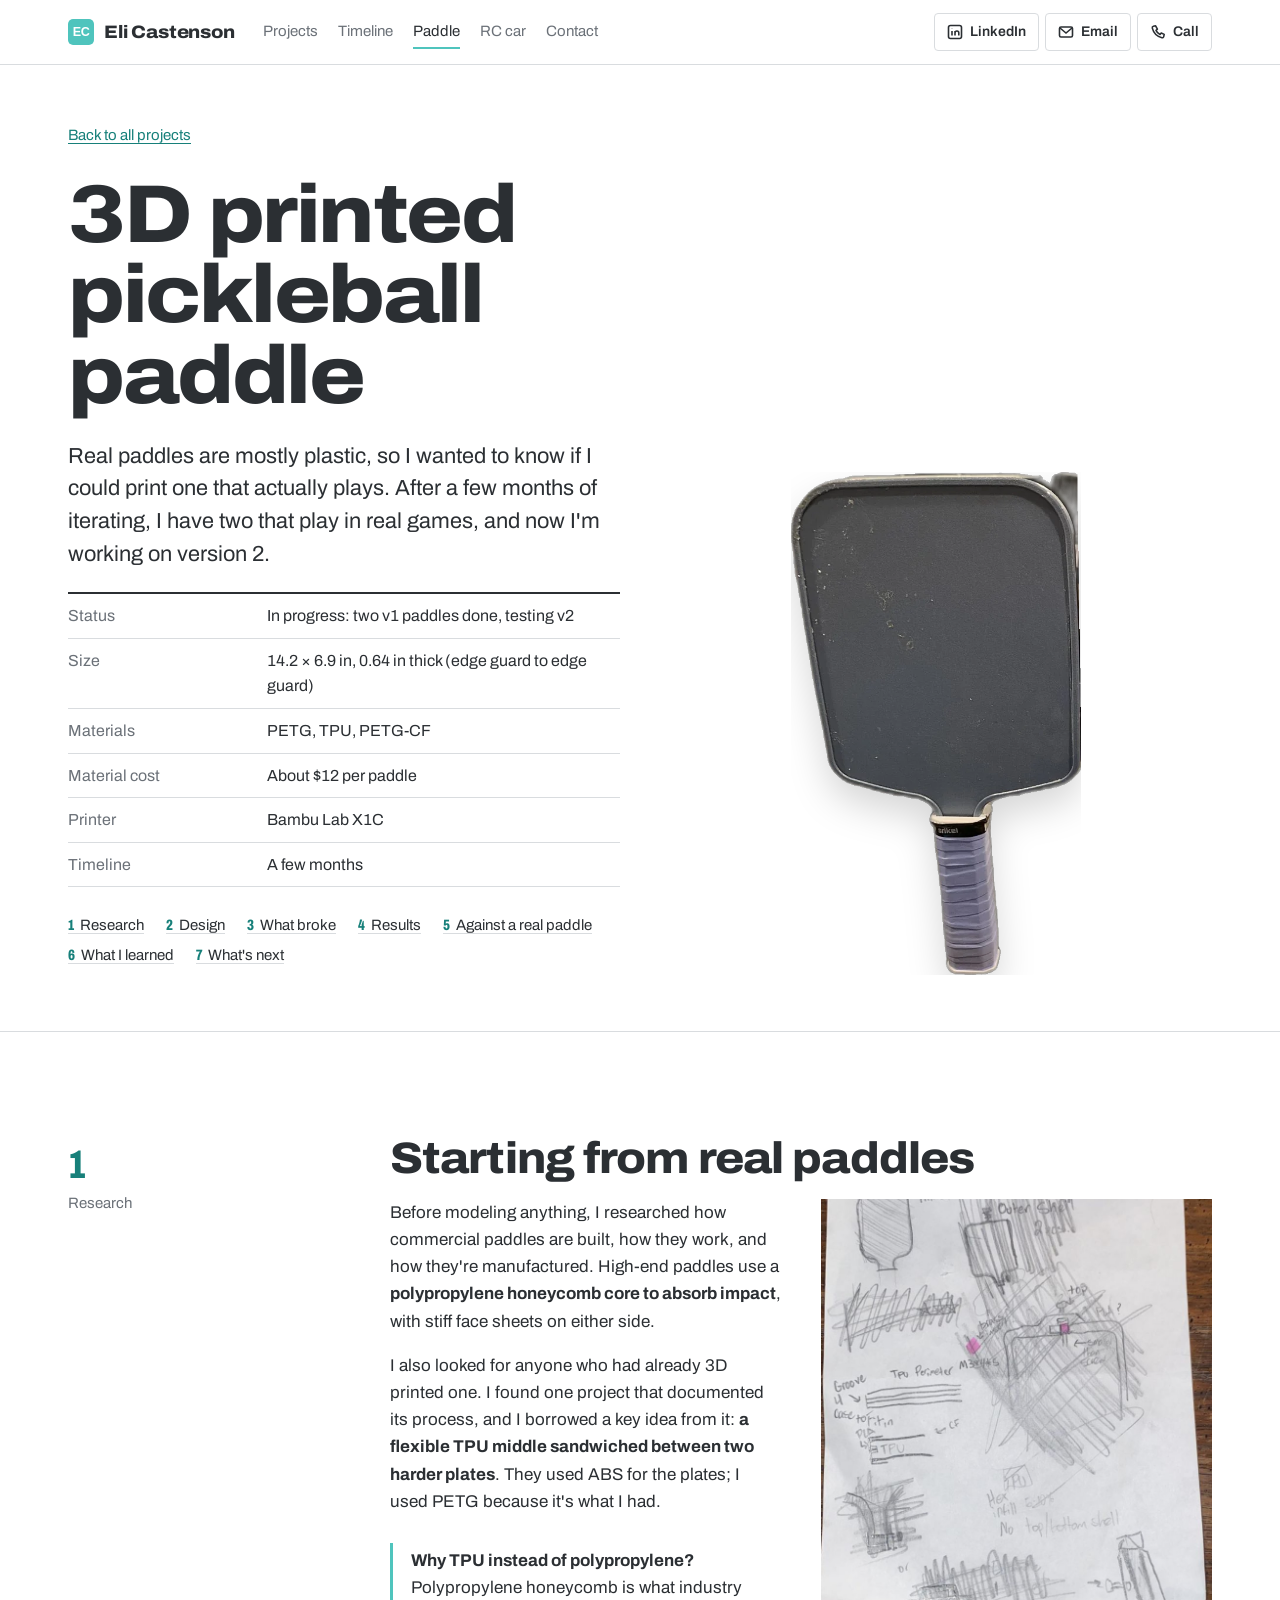
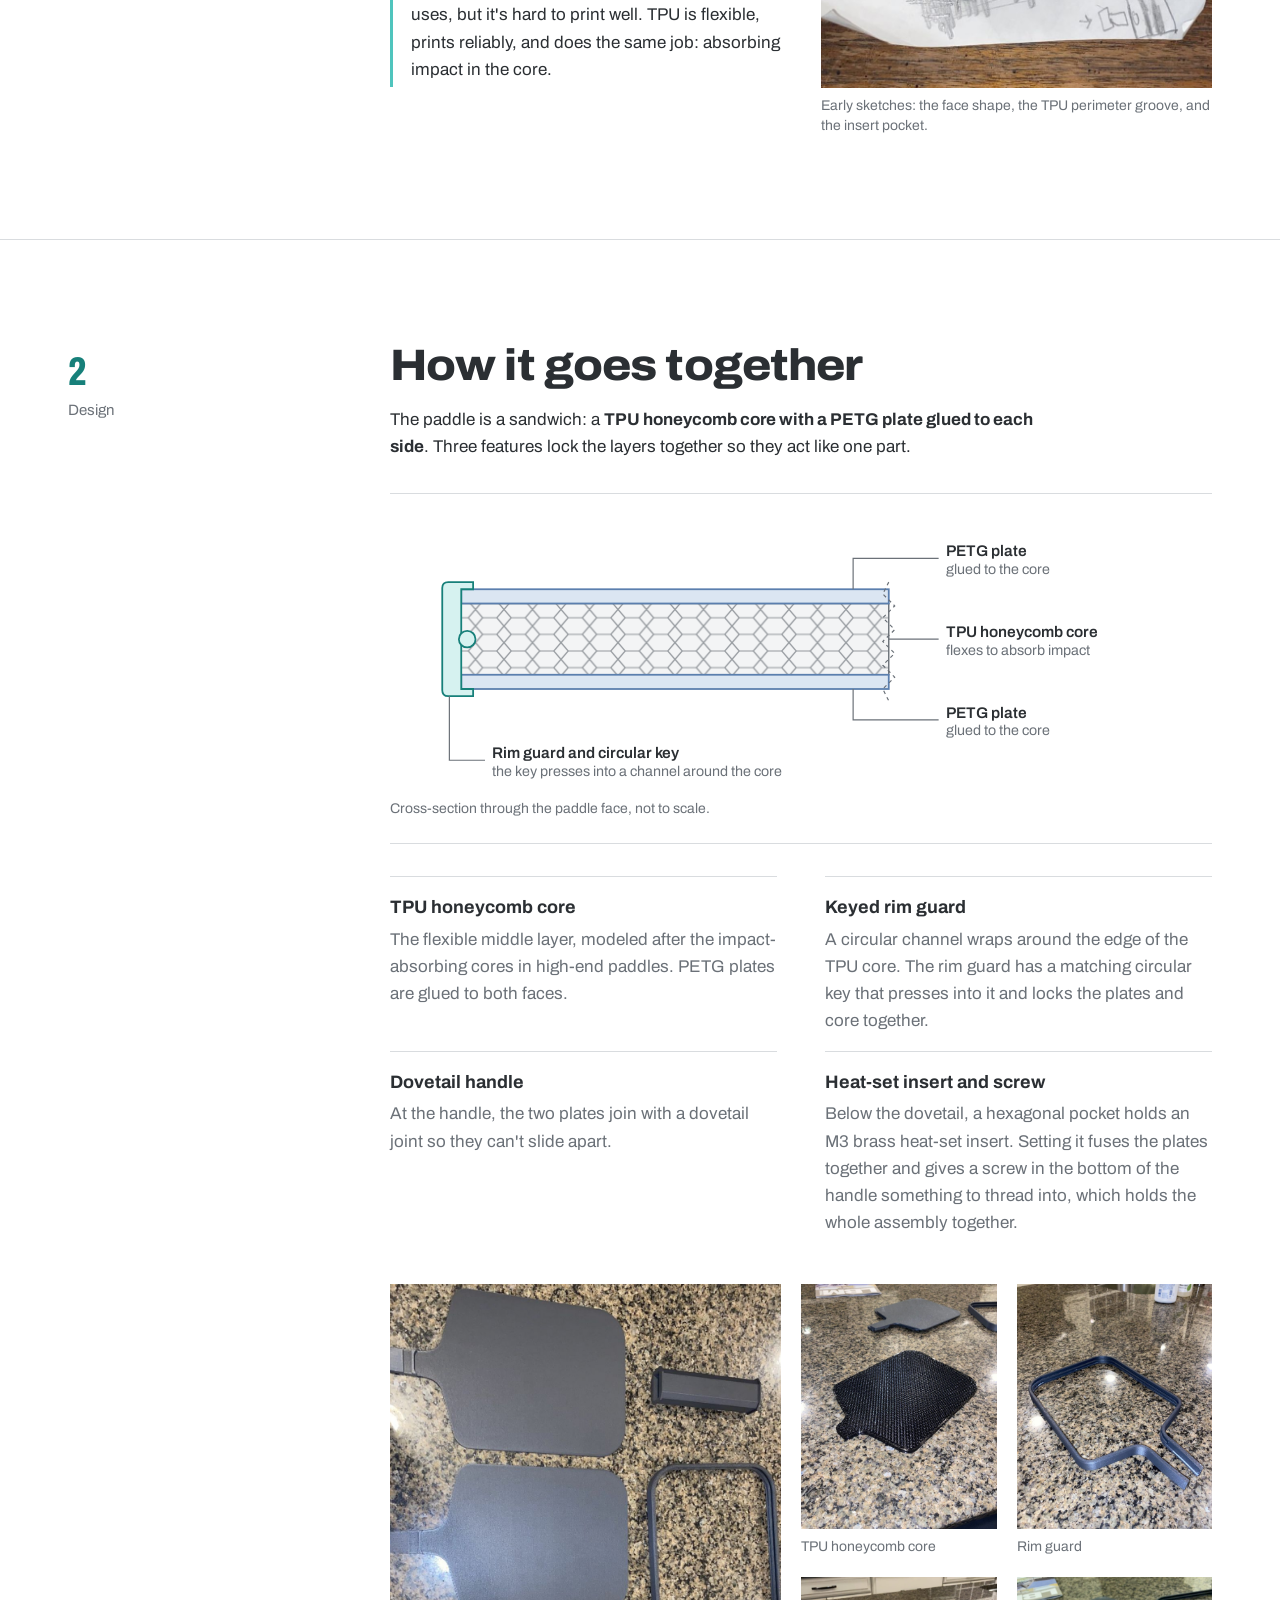
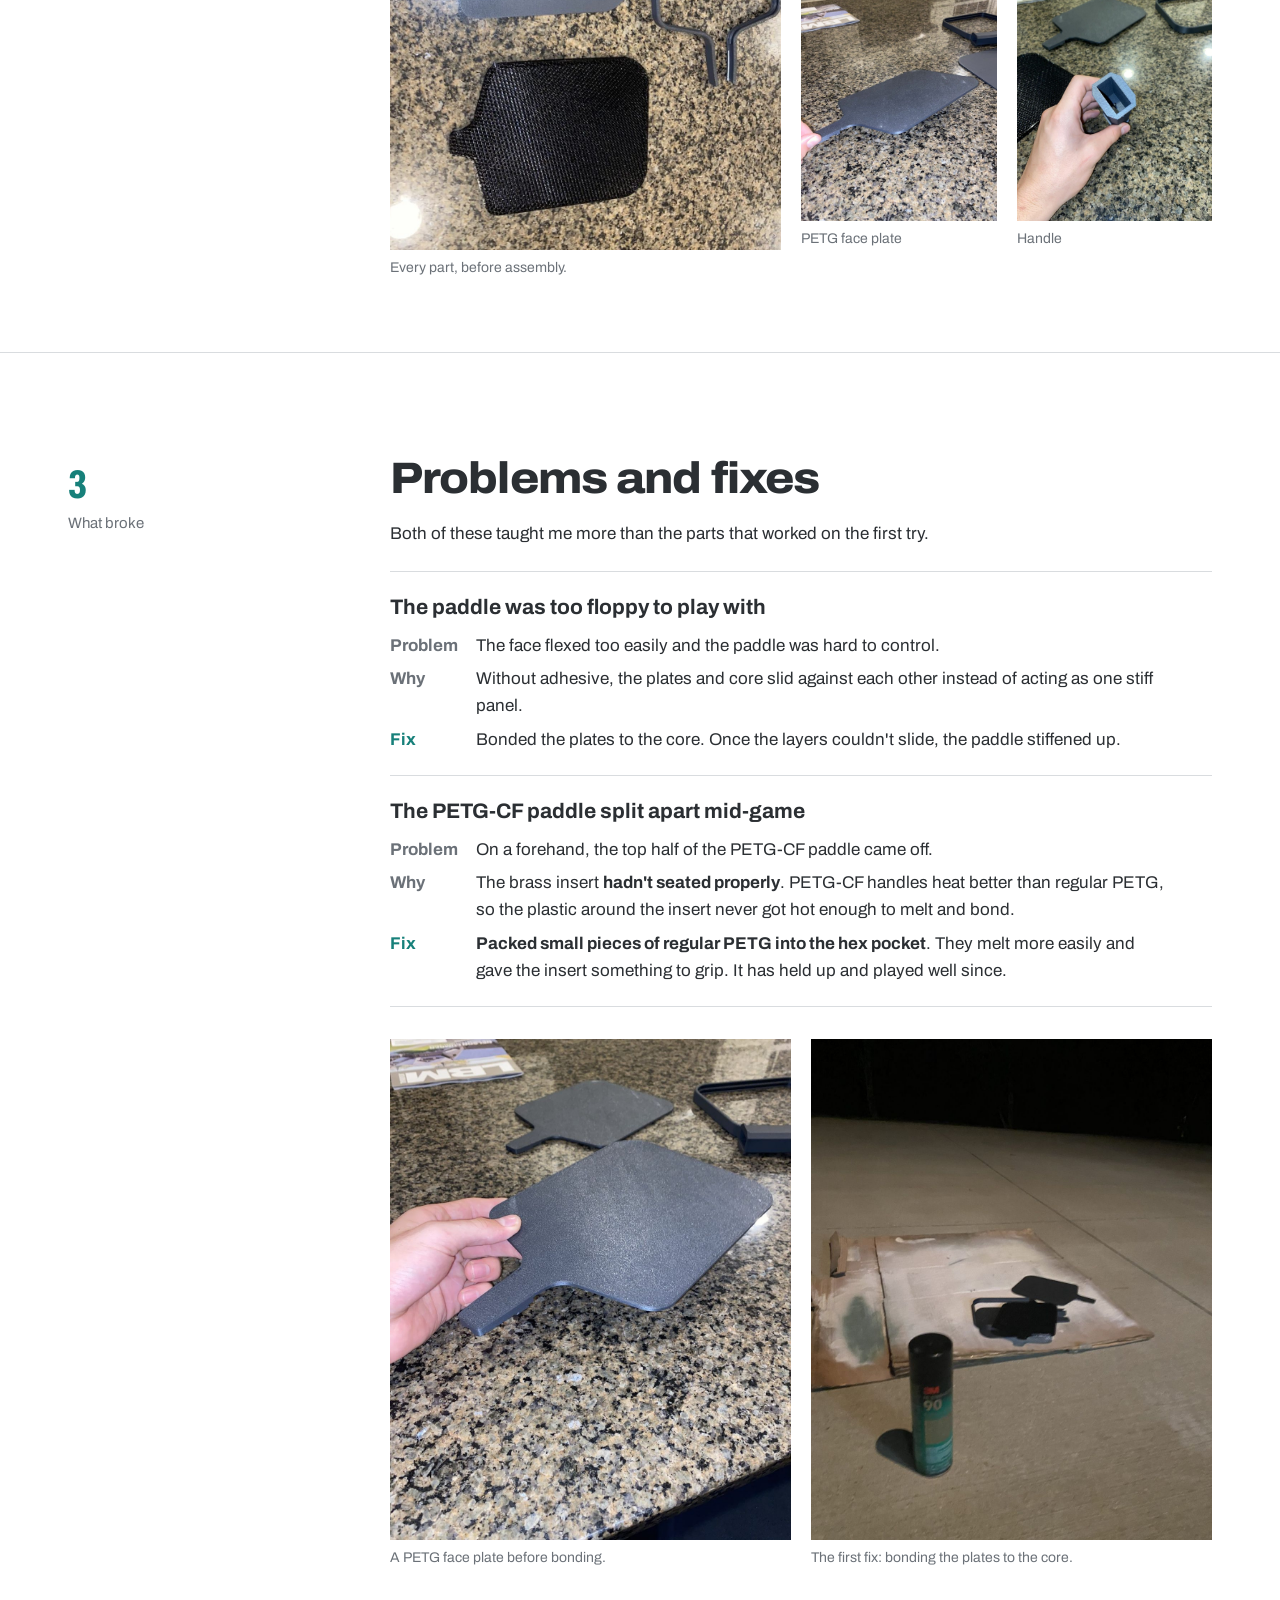
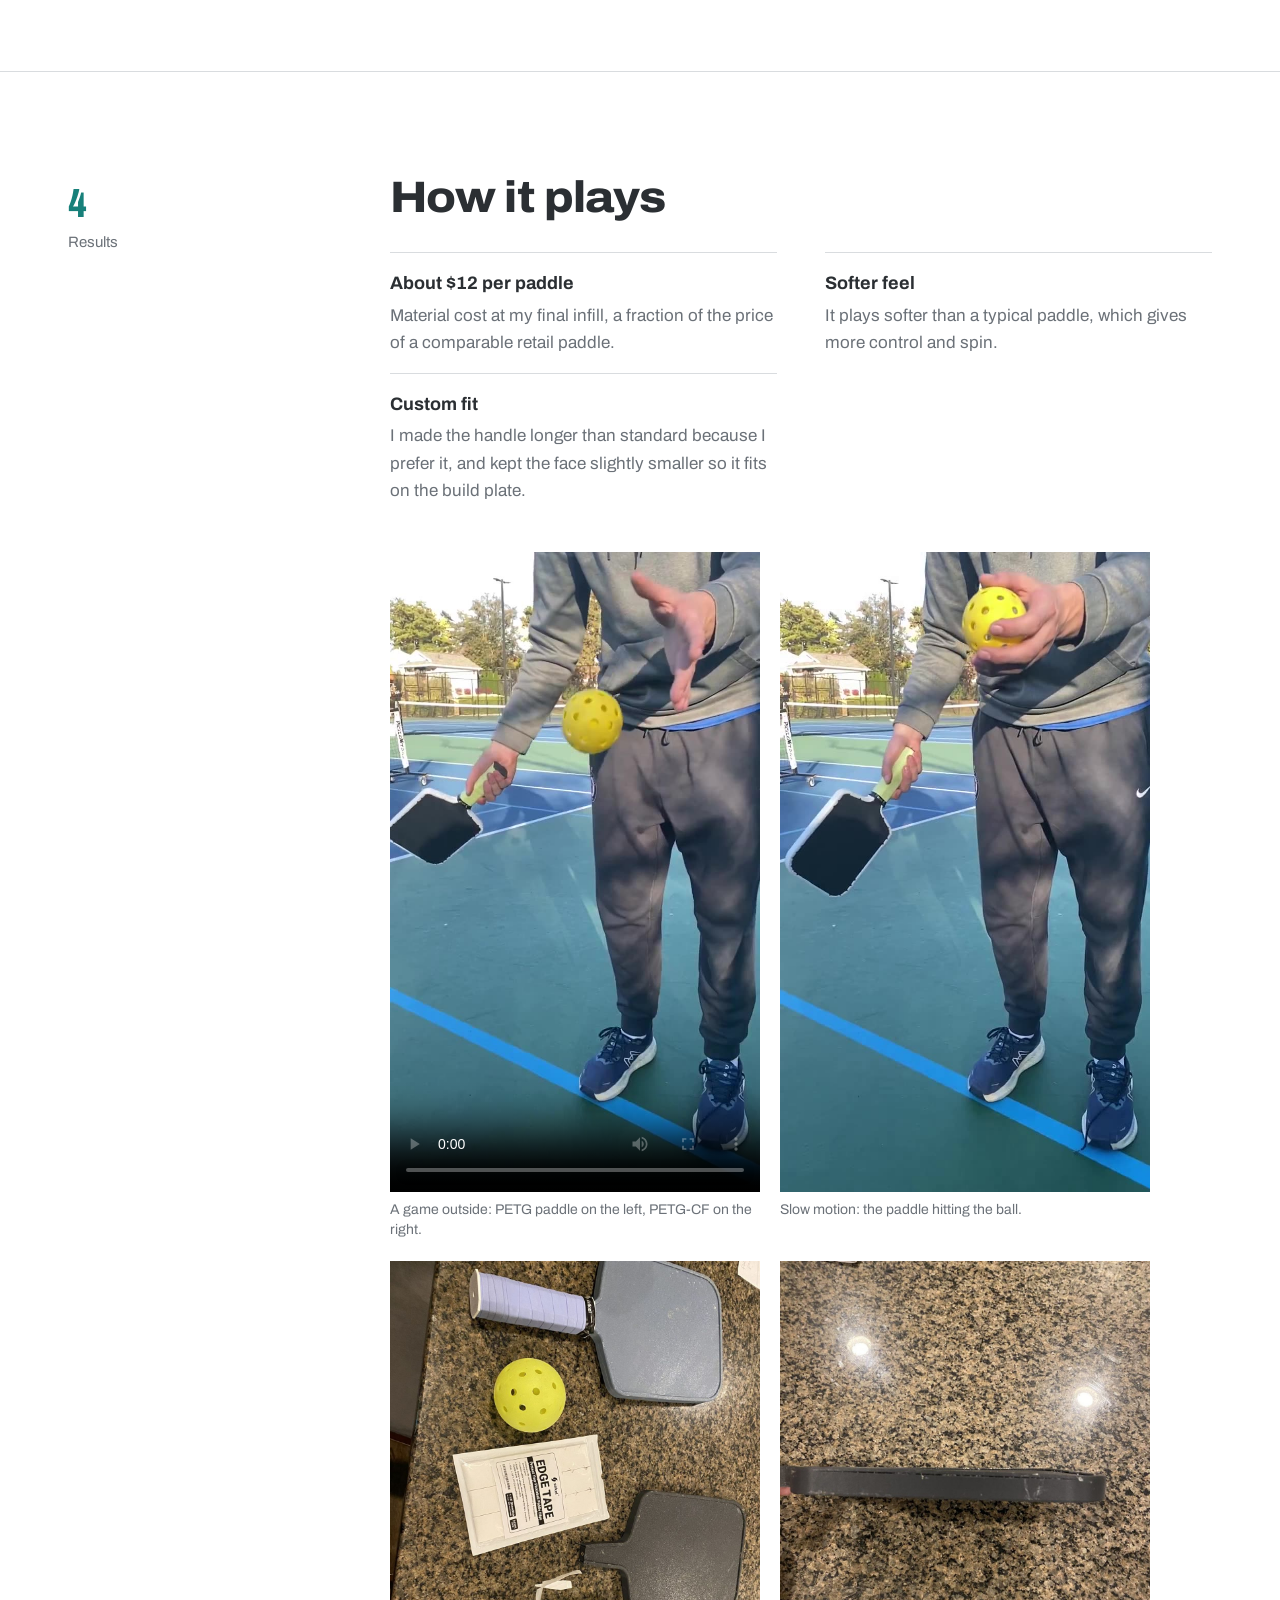
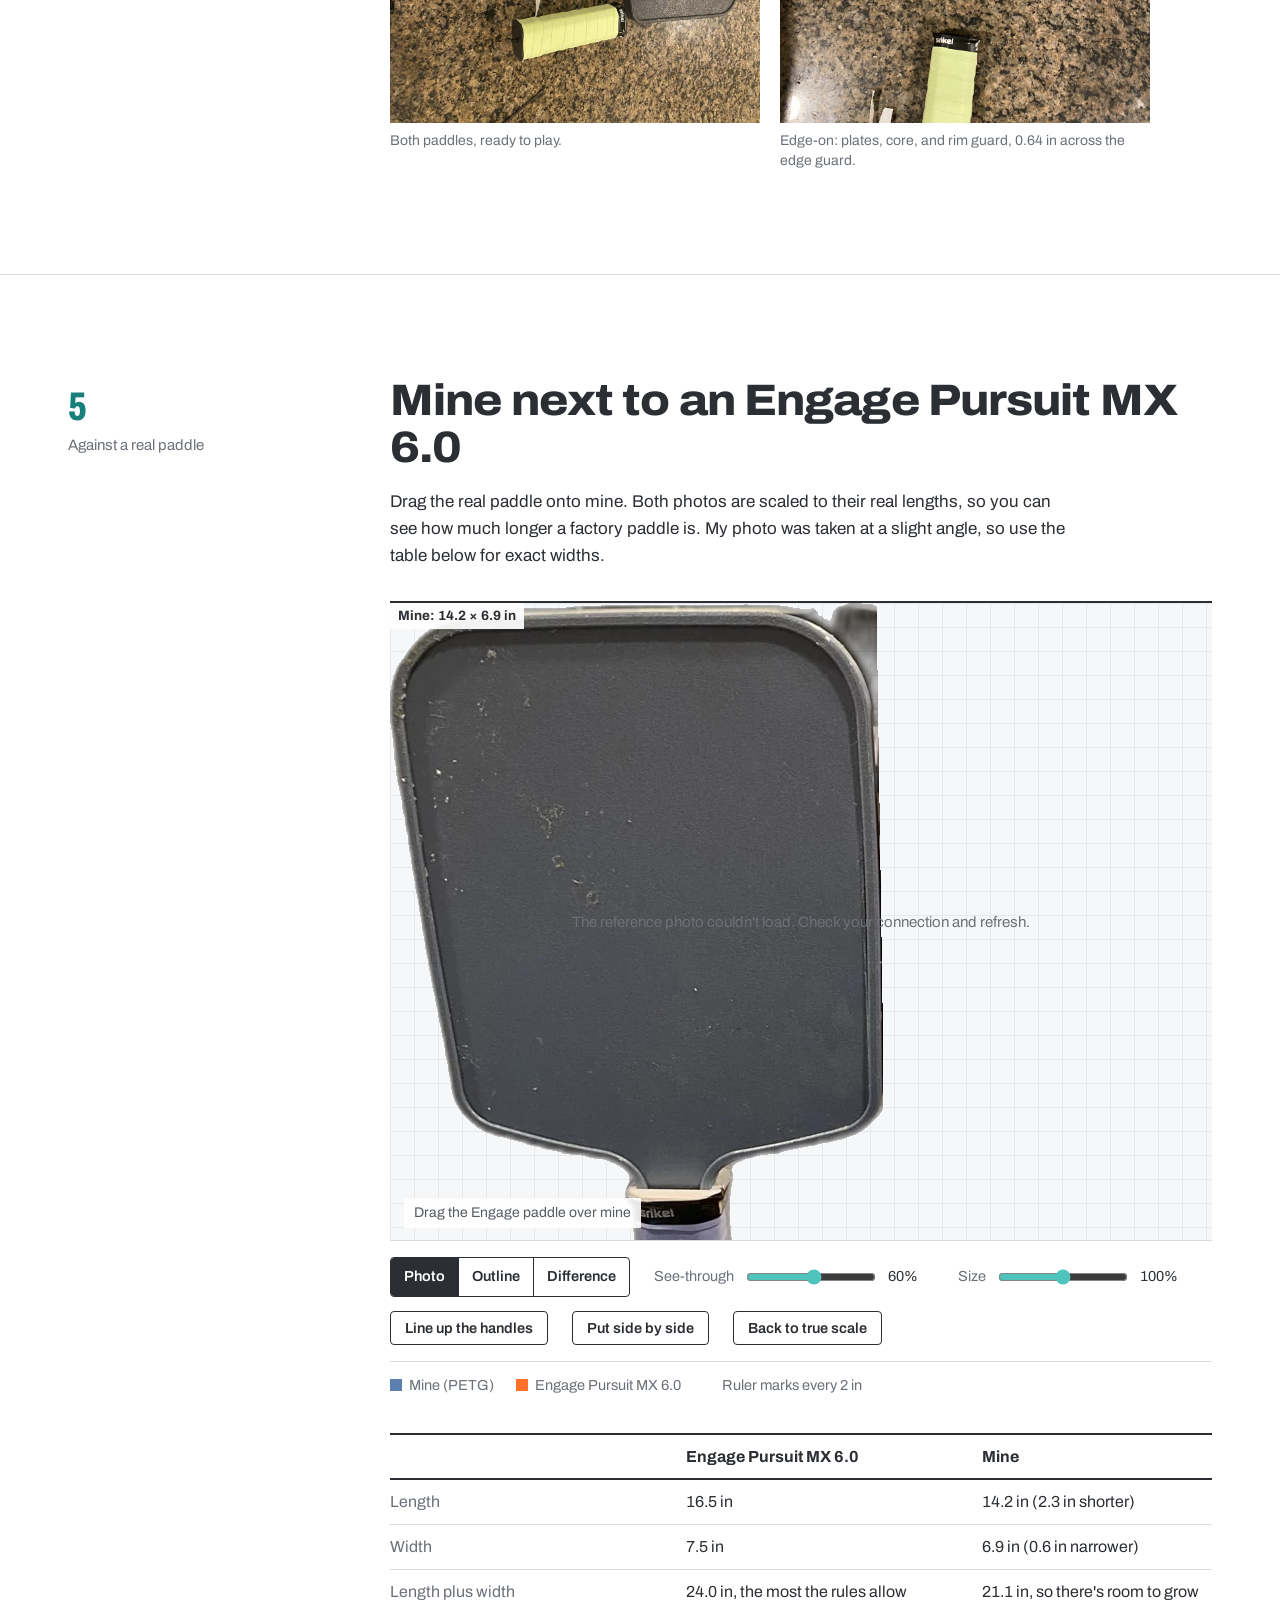
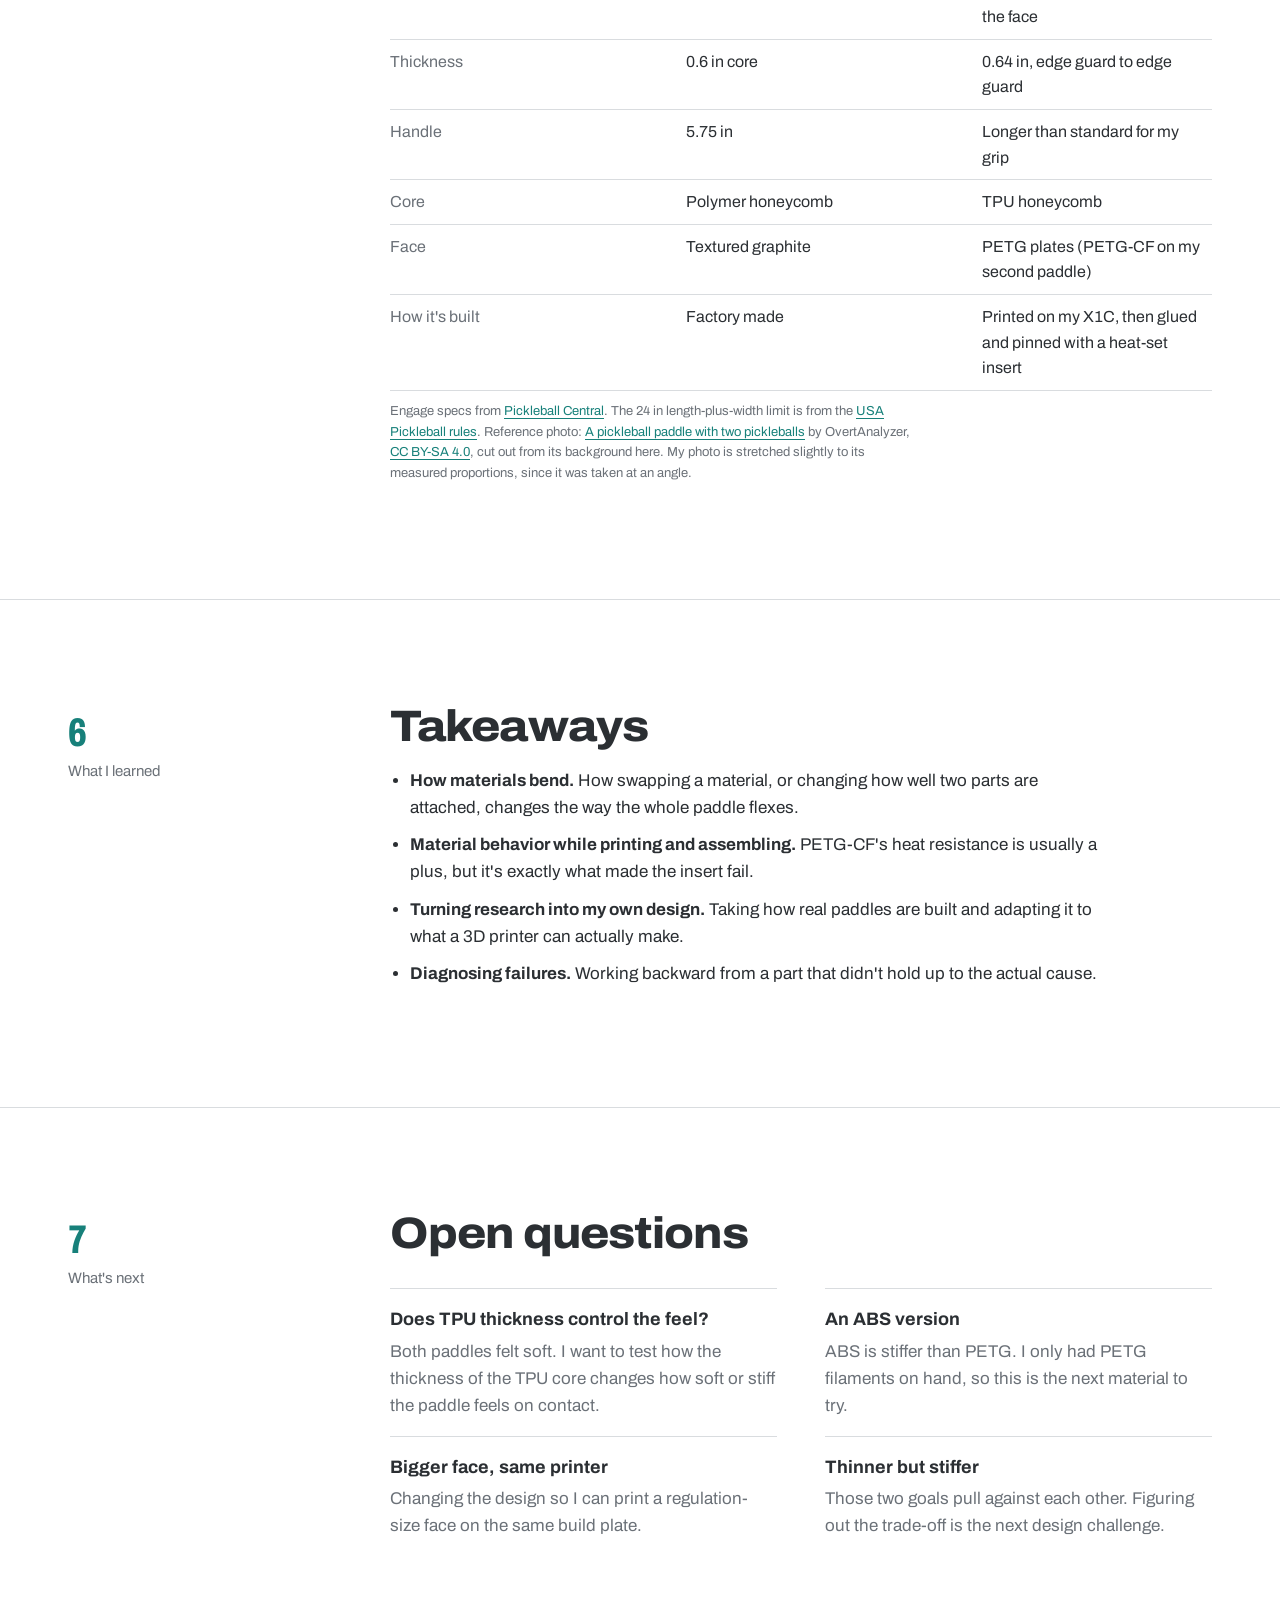
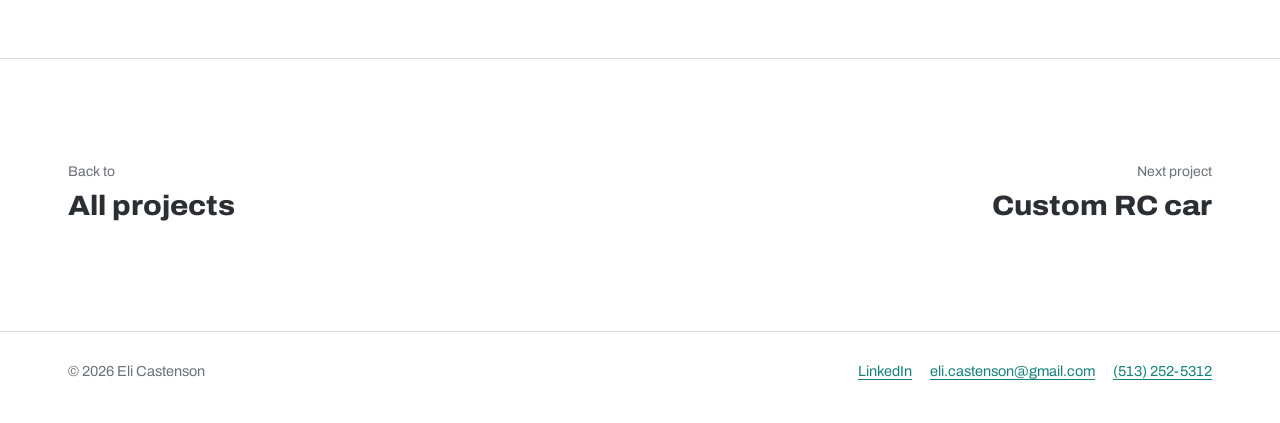
==== commit f0fc6233: "Bring back all home page content in expandable panels Process, approach, skills, and Now printing re" ====
--- a/paddle.html
+++ b/paddle.html
@@ -16,7 +16,7 @@
   <link rel="preconnect" href="https://fonts.googleapis.com">
   <link rel="preconnect" href="https://fonts.gstatic.com" crossorigin>
   <link href="https://fonts.googleapis.com/css2?family=Archivo:wdth,wght@62..125,400..800&family=IBM+Plex+Mono:wght@400;500;600&display=swap" rel="stylesheet">
-  <link rel="stylesheet" href="style.css?v=15">
+  <link rel="stylesheet" href="style.css?v=16">
 </head>
 <body>
 
@@ -289,7 +289,7 @@
   </div>
 </footer>
 
-<script src="script.js?v=15" defer></script>
-<script src="compare.js?v=15" defer></script>
+<script src="script.js?v=16" defer></script>
+<script src="compare.js?v=16" defer></script>
 </body>
 </html>
--- a/style.css
+++ b/style.css
@@ -720,3 +720,31 @@
 
 .proj-text > p { max-width: 30em; margin-bottom: 24px; }
 .proj-media.dark img { object-fit: contain; background: #1c2228; padding: 3% 0; }
+
+/* "The full story": collapsed sections under the projects */
+.story { padding: clamp(40px, 6vw, 72px) 0 0; border-top: 1px solid var(--rule); }
+.story-head { margin-bottom: 24px; }
+.story-head p { margin-top: 10px; }
+.fold { border-top: 1px solid var(--rule); }
+.fold:last-of-type { border-bottom: 1px solid var(--rule); }
+.fold > summary { list-style: none; cursor: pointer; padding: 22px 0; }
+.fold > summary::-webkit-details-marker { display: none; }
+.fold > summary .wrap { display: grid; grid-template-columns: minmax(0, 1fr) auto; grid-template-areas: "t i" "s i"; gap: 4px 24px; align-items: center; }
+.fold-t { grid-area: t; font-weight: 750; font-size: clamp(20px, 2vw, 26px); line-height: 1.2; }
+.fold-s { grid-area: s; color: var(--ink-2); font-size: 15px; }
+.fold-i { grid-area: i; width: 36px; height: 36px; border: 1px solid var(--rule); border-radius: 50%; position: relative; transition: transform .2s; }
+.fold-i::before, .fold-i::after { content: ""; position: absolute; left: 50%; top: 50%; width: 12px; height: 2px; margin: -1px 0 0 -6px; background: var(--ink); }
+.fold-i::after { transform: rotate(90deg); transition: transform .2s; }
+.fold[open] .fold-i::after { transform: rotate(0deg); }
+.fold > summary:hover .fold-t { color: var(--teal-ink); }
+.fold > summary:focus-visible { outline: 2px solid var(--teal); outline-offset: -2px; }
+.fold > section { padding-top: 8px; border-top: 0; }
+.fold > section > .wrap > .sec-side, .fold > section h2:first-child { scroll-margin-top: 80px; }
+.approach-sec .approach { margin-top: 0; padding-top: 0; border-top: 0; }
+
+/* per-project specs, one click away */
+.proj-more { margin: -8px 0 24px; max-width: 30em; }
+.proj-more > summary { cursor: pointer; font-size: 15px; font-weight: 600; color: var(--teal-ink); width: max-content; }
+.proj-more[open] > summary { margin-bottom: 14px; }
+.proj-more .spec-list { margin-top: 0; }
+.fold > section, .fold > section [id], .fold { scroll-margin-top: 76px; }
